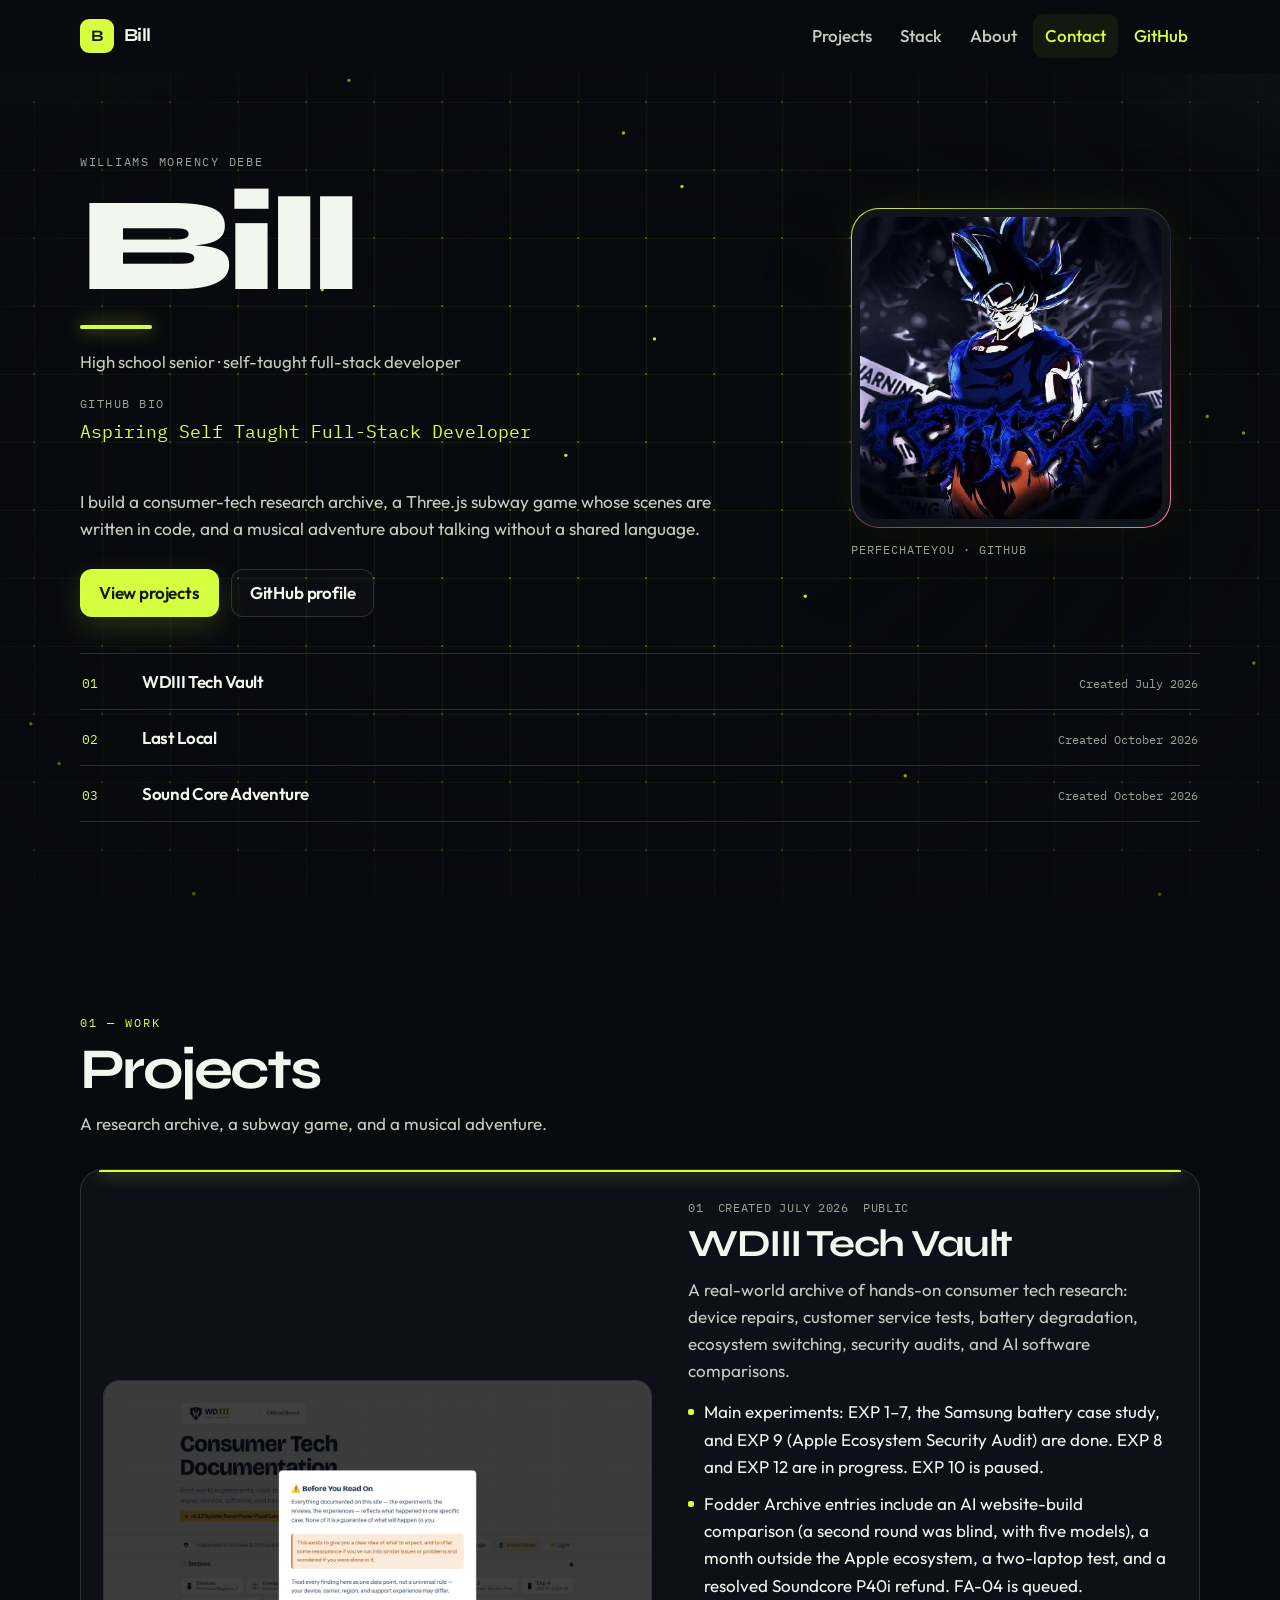
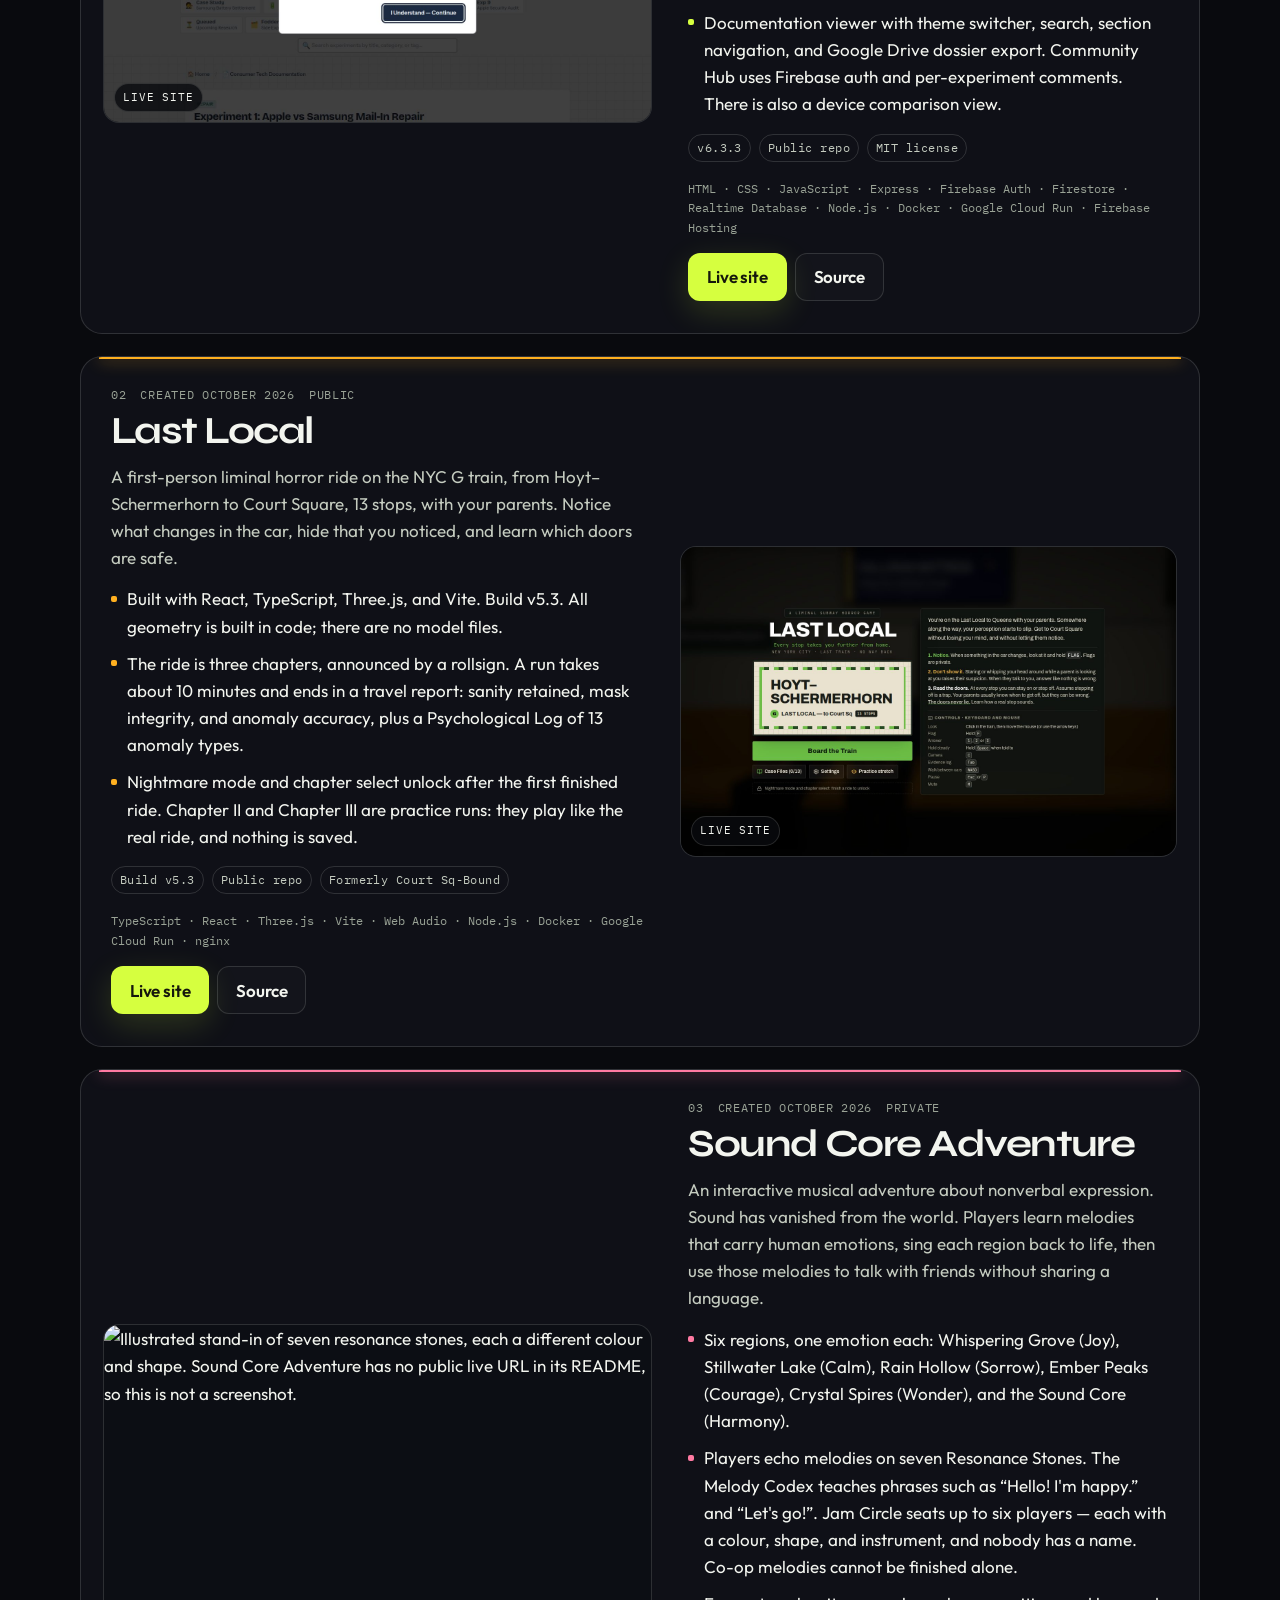
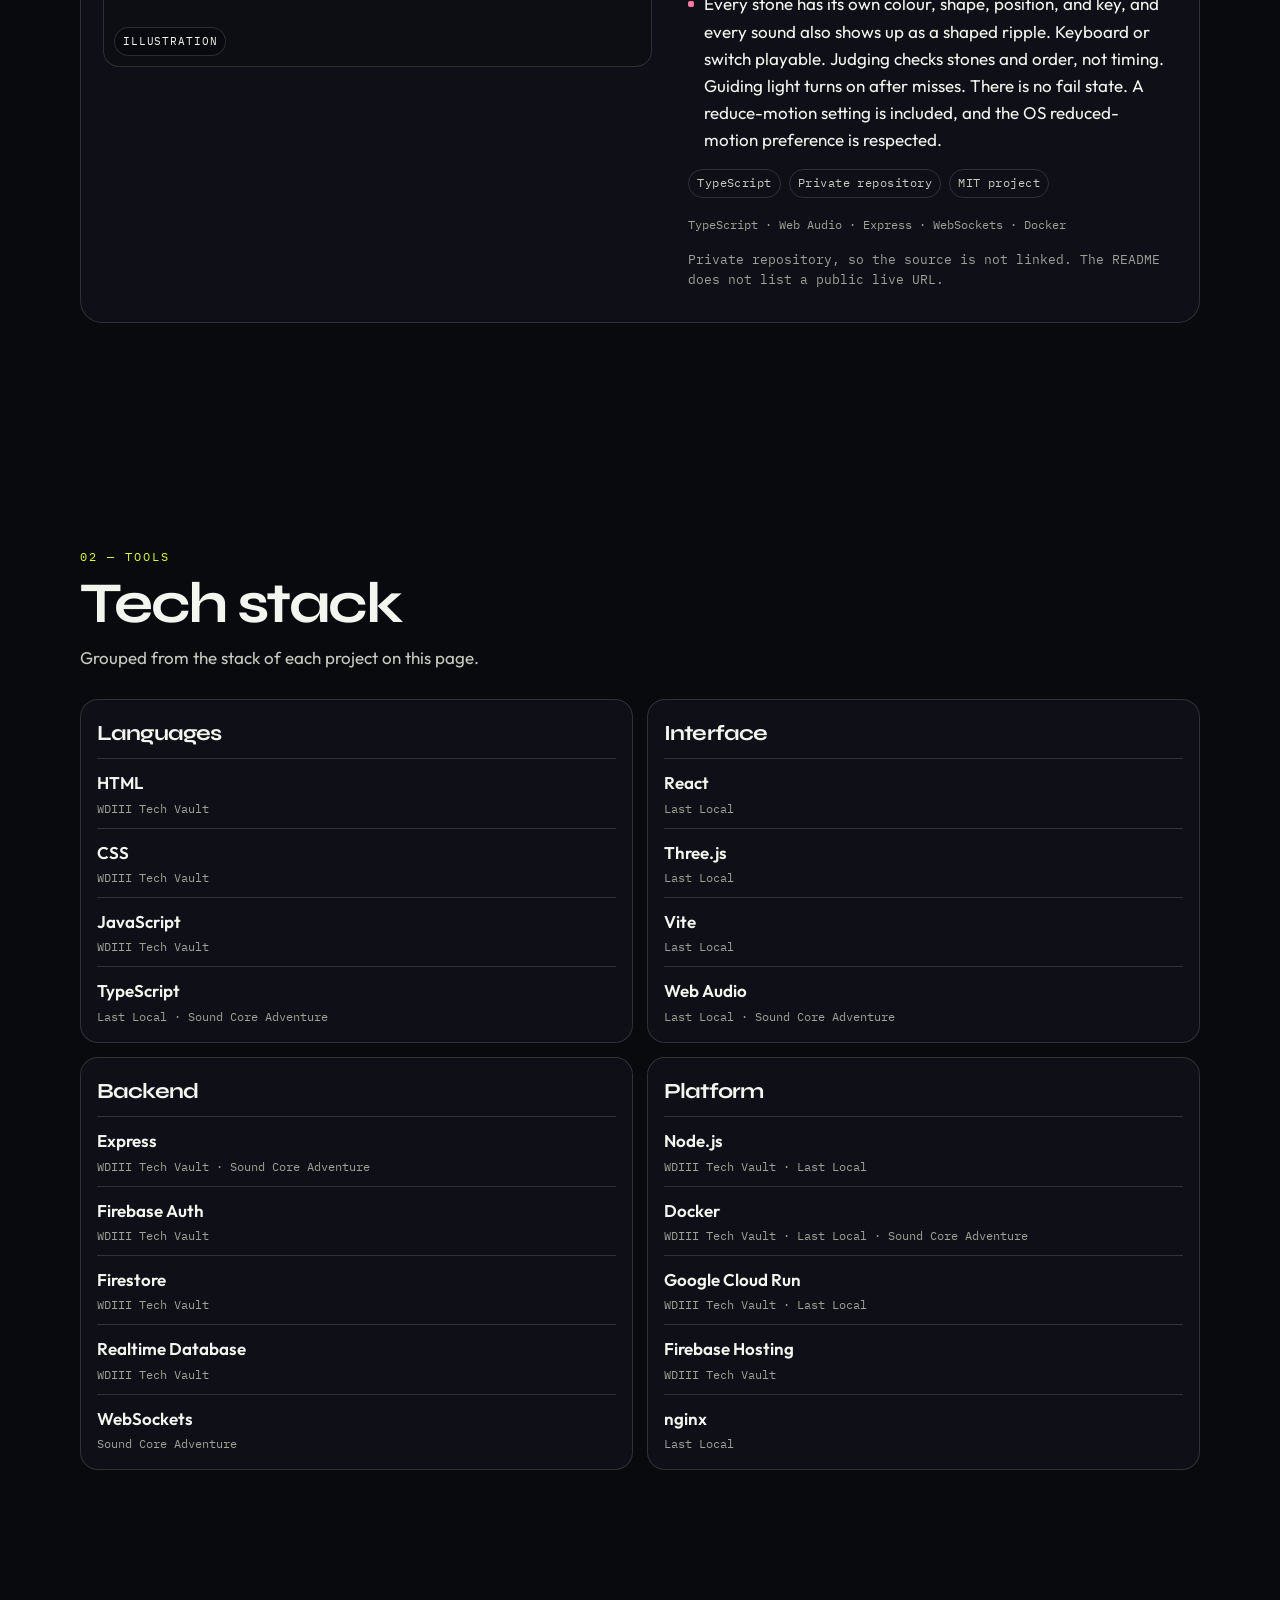
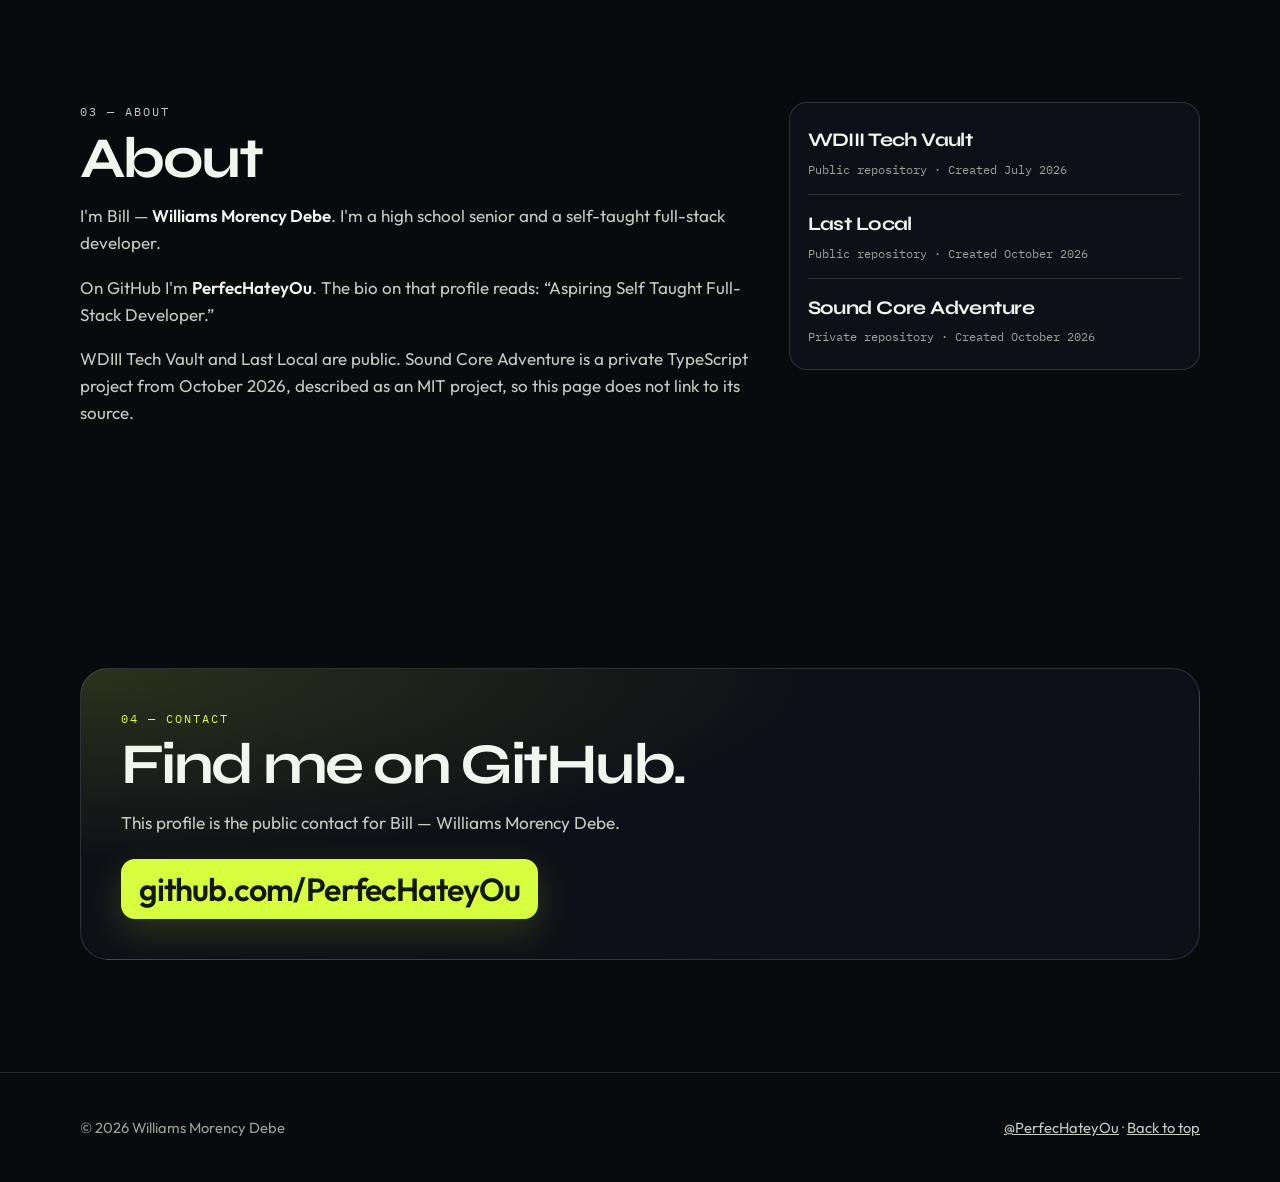
==== index.html @ 8d74fa1c "Add a static portfolio for GitHub Pages. Feature WDIII Tech Vault, Last Local, and Sound Core Advent" ====
<!DOCTYPE html>
<html lang="en">
<head>
  <meta charset="utf-8">
  <meta name="viewport" content="width=device-width, initial-scale=1">
  <title>Bill · Williams Morency Debe</title>
  <meta name="description" content="Portfolio of Bill (Williams Morency Debe), a high school senior and self-taught full-stack developer. Projects: WDIII Tech Vault, Last Local, and Sound Core Adventure.">
  <meta name="theme-color" content="#090a0e">
  <link rel="canonical" href="https://perfechateyou.github.io/">
  <meta property="og:type" content="website">
  <meta property="og:title" content="Bill · Williams Morency Debe">
  <meta property="og:description" content="Aspiring self-taught full-stack developer. High school senior. WDIII Tech Vault, Last Local, and Sound Core Adventure.">
  <meta property="og:url" content="https://perfechateyou.github.io/">
  <meta property="og:image" content="https://perfechateyou.github.io/assets/avatar.jpg">
  <meta name="twitter:card" content="summary">
  <meta name="twitter:title" content="Bill · Williams Morency Debe">
  <meta name="twitter:description" content="Aspiring self-taught full-stack developer. High school senior.">
  <meta name="twitter:image" content="https://perfechateyou.github.io/assets/avatar.jpg">
  <link rel="icon" href="assets/favicon.svg" type="image/svg+xml">
  <link rel="apple-touch-icon" href="assets/avatar.jpg">
  <link rel="preconnect" href="https://fonts.googleapis.com">
  <link rel="preconnect" href="https://fonts.gstatic.com" crossorigin>
  <link href="https://fonts.googleapis.com/css2?family=IBM+Plex+Mono:wght@400;500&family=Outfit:wght@400;500;600&family=Syne:wght@600;700;800&display=swap" rel="stylesheet">
  <link rel="stylesheet" href="css/styles.css">
  <link rel="preload" as="image" href="assets/avatar.jpg">
  <script type="application/ld+json">
  {
    "@context": "https://schema.org",
    "@type": "Person",
    "name": "Williams Morency Debe",
    "alternateName": ["Bill", "PerfecHateyOu"],
    "url": "https://perfechateyou.github.io/",
    "image": "https://perfechateyou.github.io/assets/avatar.jpg",
    "sameAs": ["https://github.com/PerfecHateyOu"],
    "description": "Aspiring Self Taught Full-Stack Developer. High school senior."
  }
  </script>
</head>
<body>
  <a class="skip" href="#main">Skip to content</a>
  <div class="bg" aria-hidden="true">
    <div class="bg-glow"></div>
    <canvas id="grid"></canvas>
  </div>

  <header class="site-header">
    <div class="header-inner">
      <a class="logo" href="#top">
        <span class="logo-mark" aria-hidden="true">B</span>
        <span class="logo-word">Bill</span>
      </a>
      <button class="nav-toggle" type="button" aria-expanded="false" aria-controls="site-nav">
        <span class="sr-only">Menu</span>
        <span class="burger" aria-hidden="true"></span>
      </button>
      <nav id="site-nav" aria-label="Primary">
        <a href="#projects">Projects</a>
        <a href="#stack">Stack</a>
        <a href="#about">About</a>
        <a href="#contact">Contact</a>
        <a class="nav-github" href="https://github.com/PerfecHateyOu" target="_blank" rel="noopener noreferrer">GitHub<span class="sr-only"> (opens in a new tab)</span></a>
      </nav>
    </div>
  </header>

  <main id="main">
    <section class="hero" id="top" aria-labelledby="hero-title">
      <div class="wrap hero-grid">
        <div class="hero-copy">
          <p class="kicker">Williams Morency Debe</p>
          <h1 id="hero-title">Bill</h1>
          <div class="accent-bar" aria-hidden="true"></div>
          <p class="full-name">High school senior · self-taught full-stack developer</p>
          <p class="bio-label">GitHub bio</p>
          <p class="bio">
            <span class="sr-only">Aspiring Self Taught Full-Stack Developer</span>
            <span id="bio-text" aria-hidden="true"></span><span class="caret" aria-hidden="true"></span>
          </p>
          <p class="lede">I build a consumer-tech research archive, a Three.js subway game whose scenes are written in code, and a musical adventure about talking without a shared language.</p>
          <div class="cta-row">
            <a class="btn btn-primary" href="#projects">View projects</a>
            <a class="btn btn-ghost" href="https://github.com/PerfecHateyOu" target="_blank" rel="noopener noreferrer">GitHub profile<span class="sr-only"> (opens in a new tab)</span></a>
          </div>
        </div>
        <figure class="portrait">
          <div class="portrait-frame">
            <img src="assets/avatar.jpg" width="460" height="460" alt="Portrait photo of Bill (Williams Morency Debe).">
          </div>
          <figcaption>PerfecHateyOu · GitHub</figcaption>
        </figure>
      </div>
      <div class="wrap">
        <nav class="toc" aria-label="Projects on this page">
          <ol id="project-index"></ol>
        </nav>
      </div>
    </section>

    <section class="section" id="projects" aria-labelledby="projects-title">
      <div class="wrap">
        <p class="section-kicker">01 — Work</p>
        <h2 id="projects-title">Projects</h2>
        <p class="section-lead">A research archive, a subway game, and a musical adventure.</p>
        <noscript>
          <p class="noscript-note">Project cards are rendered from <code>js/projects.js</code>. Enable JavaScript to see them, or open that file on GitHub.</p>
        </noscript>
        <div class="project-list" id="project-list"></div>
      </div>
    </section>

    <section class="section" id="stack" aria-labelledby="stack-title">
      <div class="wrap">
        <p class="section-kicker">02 — Tools</p>
        <h2 id="stack-title">Tech stack</h2>
        <p class="section-lead">Grouped from the stack of each project on this page.</p>
        <div class="stack-grid" id="stack-list"></div>
      </div>
    </section>

    <section class="section" id="about" aria-labelledby="about-title">
      <div class="wrap about-grid">
        <div class="about-copy">
          <p class="section-kicker">03 — About</p>
          <h2 id="about-title">About</h2>
          <p>I'm Bill — <strong>Williams Morency Debe</strong>. I'm a high school senior and a self-taught full-stack developer.</p>
          <p>On GitHub I'm <strong>PerfecHateyOu</strong>. The bio on that profile reads: “Aspiring Self Taught Full-Stack Developer.”</p>
          <p>WDIII Tech Vault and Last Local are public. Sound Core Adventure is a private TypeScript project from October 2026, described as an MIT project, so this page does not link to its source.</p>
        </div>
        <dl class="fact-list" id="about-facts"></dl>
      </div>
    </section>

    <section class="section" id="contact" aria-labelledby="contact-title">
      <div class="wrap">
        <div class="contact-panel">
          <p class="section-kicker">04 — Contact</p>
          <h2 id="contact-title">Find me on GitHub.</h2>
          <p class="lede">This profile is the public contact for Bill — Williams Morency Debe.</p>
          <a class="contact-link" href="https://github.com/PerfecHateyOu" target="_blank" rel="noopener noreferrer"><span>github.com/PerfecHateyOu</span><span class="sr-only"> (opens in a new tab)</span></a>
        </div>
      </div>
    </section>
  </main>

  <footer class="site-footer">
    <div class="wrap footer-inner">
      <p>© 2026 Williams Morency Debe</p>
      <p><a href="https://github.com/PerfecHateyOu" target="_blank" rel="noopener noreferrer">@PerfecHateyOu<span class="sr-only"> (opens in a new tab)</span></a> · <a href="#top">Back to top</a></p>
    </div>
  </footer>

  <script src="js/projects.js"></script>
  <script src="js/main.js"></script>
</body>
</html>
---- css/styles.css ----
:root {
  --bg: #090a0e;
  --bg-raised: rgba(16, 18, 26, 0.88);
  --ink: #f3f5ef;
  --muted: #c5ccc0;
  --dim: #9aa396;
  --line: rgba(243, 245, 239, 0.14);
  --lime: #d6ff3f;
  --lime-ink: #15170c;
  --blue: #9dc2ff;
  --pink: #ff7aa2;
  --amber: #ffb020;
  --display: "Syne", "Avenir Next", "Trebuchet MS", sans-serif;
  --body: "Outfit", "Avenir Next", "Segoe UI", sans-serif;
  --mono: "IBM Plex Mono", ui-monospace, "Cascadia Mono", monospace;
  --header: 72px;
  --wrap: 1120px;
  --radius: 22px;
  color-scheme: dark;
}

*,
*::before,
*::after {
  box-sizing: border-box;
}

html {
  scroll-behavior: smooth;
  scrollbar-color: #3a4328 var(--bg);
}

html,
body {
  overflow-x: clip;
}

body {
  margin: 0;
  min-height: 100vh;
  background: var(--bg);
  color: var(--ink);
  font-family: var(--body);
  font-size: 1.0625rem;
  line-height: 1.6;
  text-rendering: optimizeLegibility;
}

img {
  max-width: 100%;
  height: auto;
}

a {
  color: inherit;
}

:focus-visible {
  outline: 2px solid var(--lime);
  outline-offset: 3px;
}

::selection {
  background: var(--lime);
  color: var(--lime-ink);
}

.skip {
  position: absolute;
  left: 16px;
  top: -48px;
  z-index: 80;
  background: var(--lime);
  color: var(--lime-ink);
  padding: 10px 14px;
  border-radius: 10px;
  font-weight: 600;
  text-decoration: none;
}

.skip:focus {
  top: 12px;
}

.sr-only {
  position: absolute;
  width: 1px;
  height: 1px;
  padding: 0;
  margin: -1px;
  overflow: hidden;
  clip: rect(0, 0, 0, 0);
  white-space: nowrap;
  border: 0;
}

.bg {
  position: fixed;
  inset: 0;
  z-index: 0;
  pointer-events: none;
  overflow: hidden;
}

.bg-glow {
  position: absolute;
  inset: -12%;
  background:
    radial-gradient(ellipse 42% 36% at 10% 0%, rgba(214, 255, 63, 0.16), transparent 62%),
    radial-gradient(ellipse 34% 32% at 96% 8%, rgba(126, 182, 255, 0.18), transparent 64%),
    radial-gradient(ellipse 46% 32% at 72% 108%, rgba(255, 122, 162, 0.12), transparent 62%);
  animation: drift 32s ease-in-out infinite alternate;
}

#grid {
  position: absolute;
  inset: 0;
  width: 100%;
  height: 100%;
}

.bg::after {
  content: "";
  position: absolute;
  inset: 0;
  background: radial-gradient(ellipse at center, transparent 30%, rgba(9, 10, 14, 0.78) 100%);
}

@keyframes drift {
  from { transform: translate3d(0, 0, 0) scale(1); }
  to { transform: translate3d(-1.5%, -2%, 0) scale(1.06); }
}

.site-header,
main,
.site-footer {
  position: relative;
  z-index: 1;
}

.wrap {
  width: min(var(--wrap), calc(100% - 40px));
  margin-inline: auto;
}

.site-header {
  position: sticky;
  top: 0;
  z-index: 30;
  padding-top: env(safe-area-inset-top);
  background: rgba(9, 10, 14, 0.72);
  backdrop-filter: blur(16px);
  border-bottom: 1px solid transparent;
}

.site-header.is-scrolled {
  border-bottom-color: var(--line);
}

.header-inner {
  width: min(var(--wrap), calc(100% - 40px));
  margin-inline: auto;
  min-height: var(--header);
  display: flex;
  align-items: center;
  justify-content: space-between;
  gap: 16px;
  position: relative;
}

.logo {
  display: inline-flex;
  align-items: center;
  gap: 10px;
  text-decoration: none;
  font-family: var(--display);
  font-weight: 700;
  letter-spacing: -0.03em;
  font-size: 1.15rem;
}

.logo-mark {
  width: 34px;
  height: 34px;
  display: grid;
  place-items: center;
  border-radius: 9px;
  background: var(--lime);
  color: var(--lime-ink);
  font-size: 1rem;
}

.nav-toggle {
  width: 44px;
  height: 44px;
  border: 1px solid var(--line);
  border-radius: 12px;
  background: transparent;
  color: var(--ink);
  display: inline-flex;
  flex-direction: column;
  justify-content: center;
  align-items: center;
  gap: 5px;
  cursor: pointer;
}

.burger,
.burger::before,
.burger::after {
  display: block;
  width: 16px;
  height: 2px;
  background: currentColor;
  border-radius: 2px;
  position: relative;
}

.burger::before,
.burger::after {
  content: "";
  position: absolute;
  left: 0;
}

.burger::before { top: -6px; }
.burger::after { top: 6px; }

#site-nav {
  display: none;
  position: absolute;
  left: 0;
  right: 0;
  top: 100%;
  padding: 8px 20px 18px;
  background: rgba(9, 10, 14, 0.96);
  border-bottom: 1px solid var(--line);
  flex-direction: column;
  gap: 4px;
}

#site-nav.is-open {
  display: flex;
  left: calc(50% - 50dvw);
  width: 100dvw;
  padding-inline: max(16px, calc((100dvw - var(--wrap)) / 2));
}

#site-nav a {
  text-decoration: none;
  color: var(--muted);
  font-weight: 500;
  padding: 12px 8px;
  border-radius: 10px;
  min-height: 44px;
  display: flex;
  align-items: center;
}

#site-nav a:hover,
#site-nav a[aria-current="true"] {
  color: var(--ink);
  background: rgba(214, 255, 63, 0.06);
}

#site-nav a[aria-current="true"] {
  color: var(--lime);
}

.nav-github {
  color: var(--lime) !important;
}

.hero {
  padding: 28px 0 20px;
}

.hero-grid {
  display: grid;
  gap: 32px;
  align-items: center;
}

.kicker {
  margin: 0 0 12px;
  font-family: var(--mono);
  font-size: 0.78rem;
  letter-spacing: 0.14em;
  text-transform: uppercase;
  color: var(--dim);
}

h1,
h2,
.contact-link {
  font-family: var(--display);
  letter-spacing: -0.045em;
  line-height: 0.92;
  font-weight: 800;
}

h1 {
  margin: 0;
  font-size: clamp(4.6rem, 12vw, 8.4rem);
}

.accent-bar {
  width: 72px;
  height: 4px;
  margin: 18px 0 20px;
  border-radius: 99px;
  background: var(--lime);
  box-shadow: 0 0 18px rgba(214, 255, 63, 0.65);
}

.full-name {
  margin: 0 0 18px;
  color: var(--muted);
  font-size: 1.05rem;
}

.bio-label {
  margin: 0;
  font-family: var(--mono);
  font-size: 0.75rem;
  letter-spacing: 0.12em;
  text-transform: uppercase;
  color: var(--dim);
}

.bio {
  margin: 6px 0 0;
  min-height: 2.8em;
  font-family: var(--mono);
  font-size: clamp(0.95rem, 2.4vw, 1.12rem);
  line-height: 1.45;
  color: var(--lime);
}

.caret {
  display: inline-block;
  width: 0.62ch;
  height: 0.95em;
  margin-left: 3px;
  transform: translateY(2px);
  background: var(--lime);
  animation: blink 1.05s steps(1) infinite;
}

@keyframes blink {
  50% { opacity: 0; }
}

.lede {
  margin: 18px 0 0;
  max-width: 42rem;
  color: var(--muted);
  font-size: 1.08rem;
}

.cta-row {
  display: flex;
  flex-wrap: wrap;
  gap: 12px;
  margin-top: 26px;
}

.btn {
  display: inline-flex;
  align-items: center;
  justify-content: center;
  min-height: 48px;
  padding: 0 18px;
  border-radius: 12px;
  border: 1px solid transparent;
  text-decoration: none;
  font-weight: 600;
  letter-spacing: -0.01em;
}

.btn-primary {
  background: var(--lime);
  color: var(--lime-ink);
  box-shadow: 0 10px 32px rgba(214, 255, 63, 0.16);
}

.btn-ghost {
  border-color: var(--line);
  color: var(--ink);
  background: rgba(255, 255, 255, 0.02);
}

@media (hover: hover) {
  .btn-primary:hover {
    box-shadow: 0 0 0 1px rgba(214, 255, 63, 0.4), 0 0 32px rgba(214, 255, 63, 0.35);
  }

  .btn-ghost:hover {
    border-color: rgba(214, 255, 63, 0.55);
    color: var(--lime);
  }
}

.portrait {
  margin: 0;
}

.portrait-frame {
  width: min(100%, 320px);
  padding: 8px;
  border-radius: 28px;
  background:
    linear-gradient(#12141c, #12141c) padding-box,
    linear-gradient(150deg, var(--lime), rgba(157, 194, 255, 0.15) 42%, var(--pink)) border-box;
  border: 1px solid transparent;
  box-shadow: 0 24px 80px rgba(0, 0, 0, 0.35), 0 0 40px rgba(214, 255, 63, 0.08);
}

.portrait-frame img {
  display: block;
  width: 100%;
  aspect-ratio: 1;
  object-fit: cover;
  border-radius: 20px;
}

.portrait figcaption {
  margin-top: 12px;
  font-family: var(--mono);
  font-size: 0.78rem;
  letter-spacing: 0.08em;
  text-transform: uppercase;
  color: var(--dim);
}

.toc {
  margin-top: 36px;
}

.toc ol {
  list-style: none;
  margin: 0;
  padding: 0;
  border-top: 1px solid var(--line);
}

.toc a {
  display: grid;
  grid-template-columns: 2.6rem 1fr;
  gap: 4px 12px;
  align-items: baseline;
  padding: 14px 2px;
  border-bottom: 1px solid var(--line);
  text-decoration: none;
  color: var(--ink);
}

.toc-no,
.toc-date,
.section-kicker,
.meta-row,
.media-badge,
.tech-used,
.tag,
.private-note {
  font-family: var(--mono);
}

.toc-no {
  color: var(--lime);
  font-size: 0.82rem;
}

.toc-title {
  font-weight: 600;
  letter-spacing: -0.02em;
}

.toc-date {
  grid-column: 2;
  color: var(--dim);
  font-size: 0.78rem;
}

.section {
  padding: clamp(64px, 9vw, 112px) 0;
  scroll-margin-top: calc(var(--header) + 12px);
}

.section-kicker {
  margin: 0 0 10px;
  color: var(--lime);
  font-size: 0.78rem;
  letter-spacing: 0.16em;
  text-transform: uppercase;
}

h2 {
  margin: 0;
  font-size: clamp(2.2rem, 5vw, 3.6rem);
  font-weight: 700;
}

.section-lead {
  margin: 14px 0 0;
  max-width: 38rem;
  color: var(--muted);
}

.project-list {
  display: grid;
  gap: 22px;
  margin-top: 32px;
}

.project {
  --accent: var(--lime);
  display: grid;
  gap: 18px;
  padding: 14px;
  border-radius: var(--radius);
  border: 1px solid var(--line);
  background: var(--bg-raised);
  position: relative;
  overflow: hidden;
}

.project[data-accent="amber"] { --accent: var(--amber); }
.project[data-accent="pink"] { --accent: var(--pink); }
.project[data-accent="blue"] { --accent: var(--blue); }

.project::before {
  content: "";
  position: absolute;
  left: 18px;
  right: 18px;
  top: 0;
  height: 2px;
  background: var(--accent);
  box-shadow: 0 0 16px var(--accent);
}

.project-media {
  position: relative;
  border-radius: 16px;
  overflow: hidden;
  aspect-ratio: 16 / 10;
  background: #0c0e14;
  border: 1px solid var(--line);
}

.project-media img {
  width: 100%;
  height: 100%;
  object-fit: cover;
  object-position: var(--img-pos, center);
  display: block;
}

.media-fallback {
  height: 100%;
  display: grid;
  place-items: center;
  align-content: center;
  gap: 8px;
  padding: 20px;
  text-align: center;
  background:
    linear-gradient(160deg, rgba(214, 255, 63, 0.08), transparent 50%),
    repeating-linear-gradient(90deg, rgba(243, 245, 239, 0.04) 0 1px, transparent 1px 28px),
    repeating-linear-gradient(0deg, rgba(243, 245, 239, 0.04) 0 1px, transparent 1px 28px);
}

.media-fallback strong {
  font-family: var(--display);
  font-size: 1.6rem;
  letter-spacing: -0.04em;
}

.media-fallback span {
  color: var(--dim);
  font-family: var(--mono);
  font-size: 0.75rem;
  letter-spacing: 0.12em;
  text-transform: uppercase;
}

.media-badge {
  position: absolute;
  left: 10px;
  bottom: 10px;
  padding: 5px 8px;
  border-radius: 999px;
  background: rgba(9, 10, 14, 0.8);
  border: 1px solid var(--line);
  color: var(--ink);
  font-size: 0.68rem;
  letter-spacing: 0.08em;
  text-transform: uppercase;
}

.project-body {
  padding: 6px 8px 10px;
}

.meta-row {
  display: flex;
  flex-wrap: wrap;
  gap: 8px 14px;
  margin: 0 0 8px;
  color: var(--dim);
  font-size: 0.75rem;
  letter-spacing: 0.06em;
  text-transform: uppercase;
}

.project h3 {
  margin: 0;
  font-family: var(--display);
  font-size: clamp(1.8rem, 3vw, 2.4rem);
  letter-spacing: -0.04em;
  line-height: 1;
}

.project .blurb {
  margin: 12px 0 0;
  color: var(--muted);
}

.points {
  margin: 14px 0 0;
  padding: 0;
  list-style: none;
  display: grid;
  gap: 10px;
}

.points li {
  position: relative;
  padding-left: 16px;
  color: var(--ink);
}

.points li::before {
  content: "";
  width: 6px;
  height: 6px;
  border-radius: 2px;
  background: var(--accent);
  position: absolute;
  left: 0;
  top: 0.62em;
}

.tag-row,
.actions {
  display: flex;
  flex-wrap: wrap;
  gap: 8px;
  margin-top: 16px;
}

.tag-row {
  list-style: none;
  padding: 0;
}

.stack-line {
  margin: 14px 0 0;
  color: var(--dim);
  font-family: var(--mono);
  font-size: 0.78rem;
  line-height: 1.55;
}

.tag {
  padding: 4px 8px;
  border-radius: 999px;
  border: 1px solid var(--line);
  color: var(--muted);
  font-size: 0.72rem;
  letter-spacing: 0.04em;
}

.private-note {
  margin: 16px 0 0;
  color: var(--dim);
  font-size: 0.82rem;
  line-height: 1.5;
}

.stack-grid {
  margin-top: 28px;
  display: grid;
  gap: 14px;
}

.stack-group {
  border: 1px solid var(--line);
  border-radius: 18px;
  background: var(--bg-raised);
  padding: 16px 16px 6px;
}

.stack-group h3 {
  margin: 0 0 8px;
  font-family: var(--display);
  font-size: 1.35rem;
  letter-spacing: -0.04em;
}

.stack-group ul {
  list-style: none;
  margin: 0;
  padding: 0;
}

.stack-group li {
  display: flex;
  flex-direction: column;
  gap: 2px;
  padding: 10px 0;
  border-top: 1px solid var(--line);
}

.tech-name {
  font-weight: 600;
}

.tech-used {
  color: var(--dim);
  font-size: 0.75rem;
}

.about-grid {
  display: grid;
  gap: 22px;
  margin-top: 8px;
}

.about-copy p {
  color: var(--muted);
  max-width: 42rem;
}

.about-copy p strong {
  color: var(--ink);
  font-weight: 600;
}

.fact-list {
  margin: 0;
  padding: 8px 18px;
  border-radius: 18px;
  border: 1px solid var(--line);
  background: var(--bg-raised);
}

.fact-list div {
  padding: 14px 0;
  border-top: 1px solid var(--line);
}

.fact-list div:first-child {
  border-top: 0;
}

.fact-list dt {
  font-family: var(--display);
  font-weight: 700;
  letter-spacing: -0.03em;
  font-size: 1.2rem;
}

.fact-list dt a {
  text-decoration: none;
}

.fact-list dt a:hover {
  color: var(--lime);
}

.fact-list dd {
  margin: 4px 0 0;
  color: var(--dim);
  font-family: var(--mono);
  font-size: 0.78rem;
}

.contact-panel {
  padding: clamp(22px, 4vw, 40px);
  border-radius: 28px;
  border: 1px solid var(--line);
  background:
    radial-gradient(ellipse at 0% 0%, rgba(214, 255, 63, 0.14), transparent 46%),
    var(--bg-raised);
}

.contact-link {
  display: inline-flex;
  margin-top: 22px;
  font-size: clamp(1.4rem, 3vw, 2rem);
  text-decoration: none;
  color: var(--lime-ink);
  background: var(--lime);
  padding: 14px 18px;
  border-radius: 14px;
  line-height: 1;
  box-shadow: 0 12px 36px rgba(214, 255, 63, 0.16);
}

.contact-link span {
  font-family: var(--body);
  font-weight: 600;
  letter-spacing: -0.03em;
}

.site-footer {
  border-top: 1px solid var(--line);
  padding: 28px 0 calc(28px + env(safe-area-inset-bottom));
  color: var(--dim);
  font-size: 0.92rem;
}

.footer-inner {
  display: flex;
  flex-wrap: wrap;
  gap: 8px 18px;
  justify-content: space-between;
  align-items: center;
}

.site-footer a {
  color: var(--muted);
}

.noscript-note {
  margin-top: 18px;
  padding: 14px 16px;
  border: 1px solid var(--line);
  border-radius: 12px;
  color: var(--muted);
}

.page-404 {
  min-height: 100vh;
  display: grid;
  align-content: center;
  padding: 48px 0;
}

.reveal {
  opacity: 0;
  transform: translateY(22px);
  transition: opacity 0.7s ease, transform 0.7s ease;
}

.reveal.is-in {
  opacity: 1;
  transform: none;
}

@media (min-width: 720px) {
  .toc a {
    grid-template-columns: 3rem 1fr auto;
    gap: 12px;
  }

  .toc-date {
    grid-column: auto;
  }

  .project {
    padding: 18px;
  }

  .stack-grid {
    grid-template-columns: 1fr 1fr;
  }
}

@media (min-width: 900px) {
  .nav-toggle {
    display: none;
  }

  #site-nav,
  #site-nav.is-open {
    display: flex;
    position: static;
    flex-direction: row;
    align-items: center;
    gap: 4px;
    width: auto;
    left: auto;
    padding: 0;
    background: transparent;
    border: 0;
  }

  #site-nav a {
    min-height: 40px;
    padding: 8px 12px;
  }

  .hero {
    min-height: calc(100dvh - var(--header));
    display: flex;
    flex-direction: column;
    justify-content: center;
    padding-bottom: 28px;
  }

  .hero-grid {
    grid-template-columns: minmax(0, 1.45fr) minmax(240px, 0.7fr);
    gap: 48px;
  }

  .portrait {
    justify-self: end;
  }

  .project {
    grid-template-columns: 1.05fr 0.95fr;
    gap: 28px;
    align-items: center;
    padding: 22px;
  }

  .project:nth-child(even) .project-media {
    order: 2;
  }

  .about-grid {
    grid-template-columns: 1.3fr 0.8fr;
    gap: 40px;
    align-items: start;
  }
}

@media (hover: hover) and (prefers-reduced-motion: no-preference) {
  .project-media img {
    transition: transform 0.6s ease;
  }

  .project:hover .project-media img,
  .project:focus-within .project-media img {
    transform: scale(1.04);
  }

  .toc a {
    transition: color 0.2s ease;
  }

  .toc a:hover .toc-title {
    color: var(--lime);
  }

  .contact-link {
    transition: box-shadow 0.2s ease;
  }

  .contact-link:hover {
    box-shadow: 0 0 32px rgba(214, 255, 63, 0.4);
  }
}

@media (max-width: 600px) {
  .wrap,
  .header-inner {
    width: min(var(--wrap), calc(100% - 32px));
  }

  .project-body {
    padding-inline: 4px;
  }
}

@media (prefers-reduced-motion: reduce) {
  html {
    scroll-behavior: auto;
  }

  *,
  *::before,
  *::after {
    animation-duration: 0.01ms !important;
    animation-iteration-count: 1 !important;
    transition-duration: 0.01ms !important;
  }

  .reveal {
    opacity: 1;
    transform: none;
  }

  .caret {
    display: none;
  }
}

@media (prefers-contrast: more) {
  :root {
    --line: rgba(243, 245, 239, 0.45);
    --muted: #e4eadf;
    --dim: #c9d2c3;
  }
}

@media print {
  .bg,
  .nav-toggle,
  .site-header {
    display: none;
  }

  body {
    background: #fff;
    color: #111;
  }

  a {
    text-decoration: underline;
  }
}
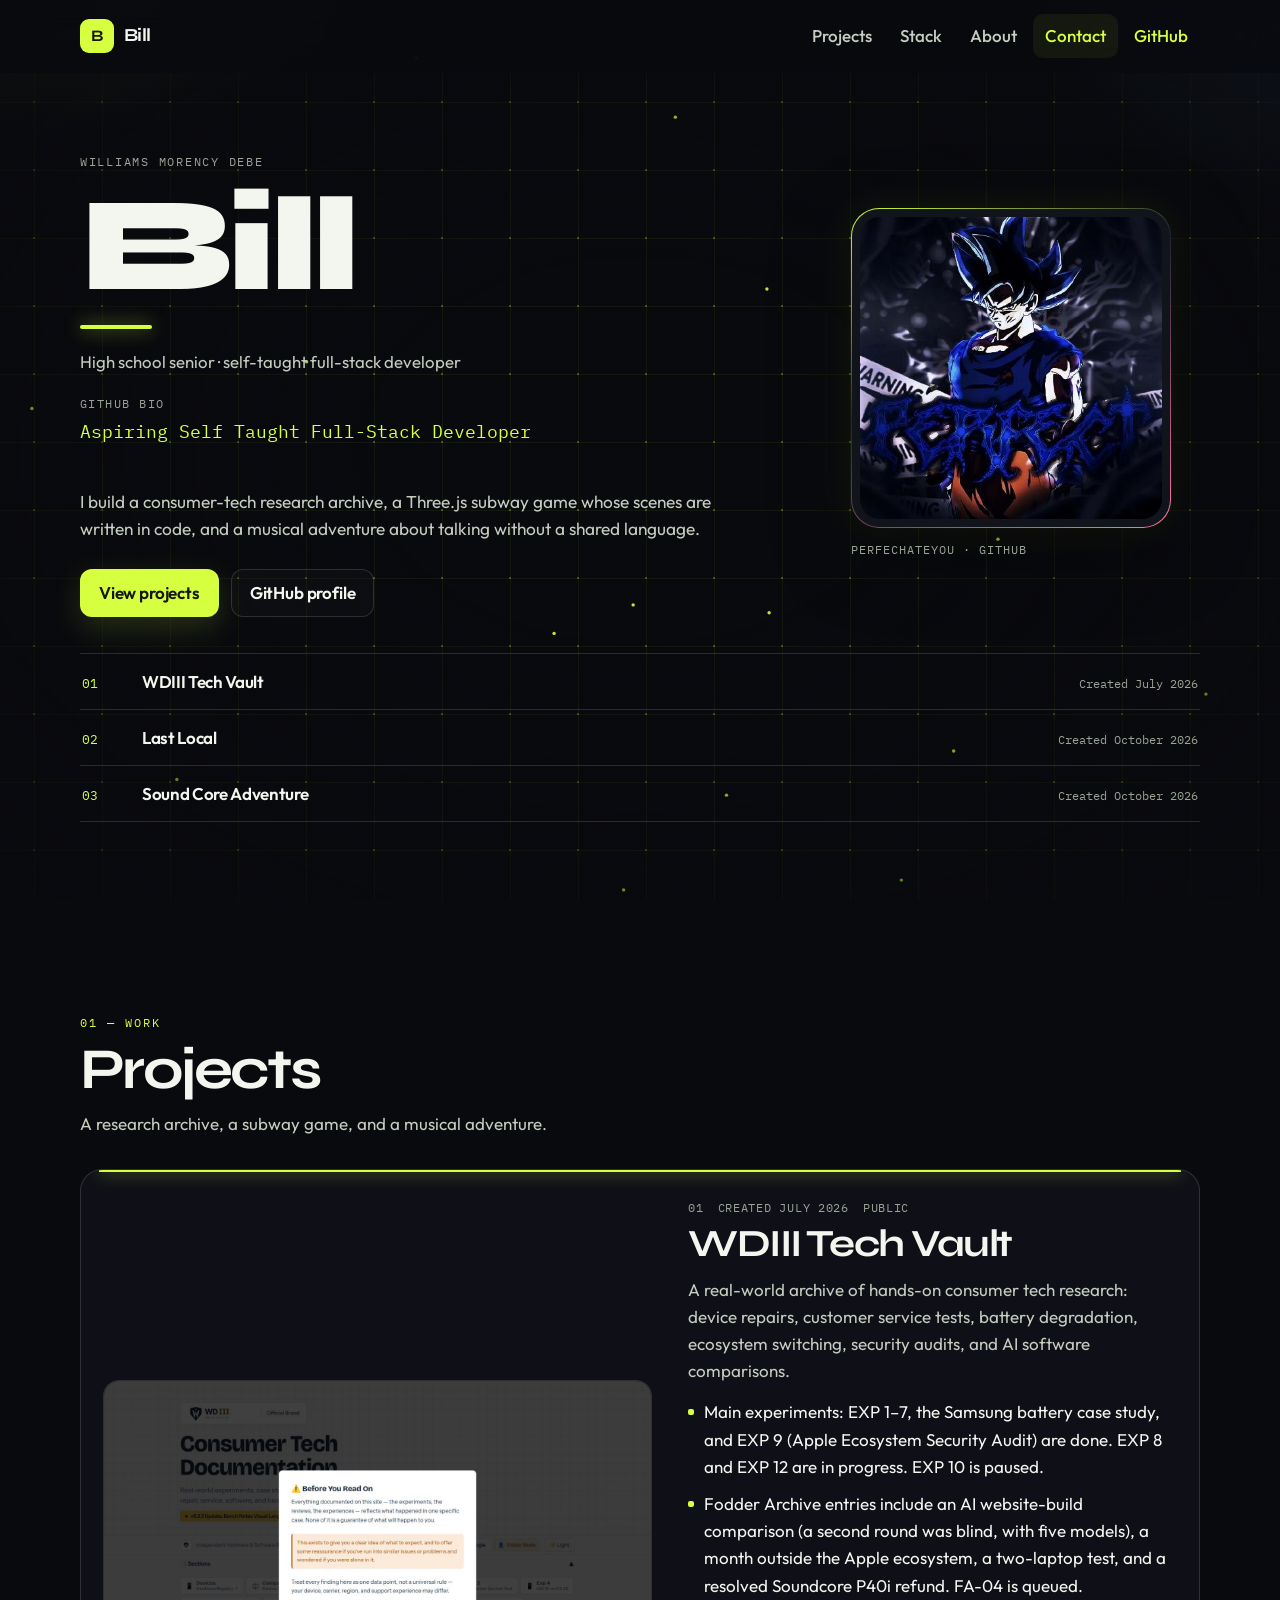
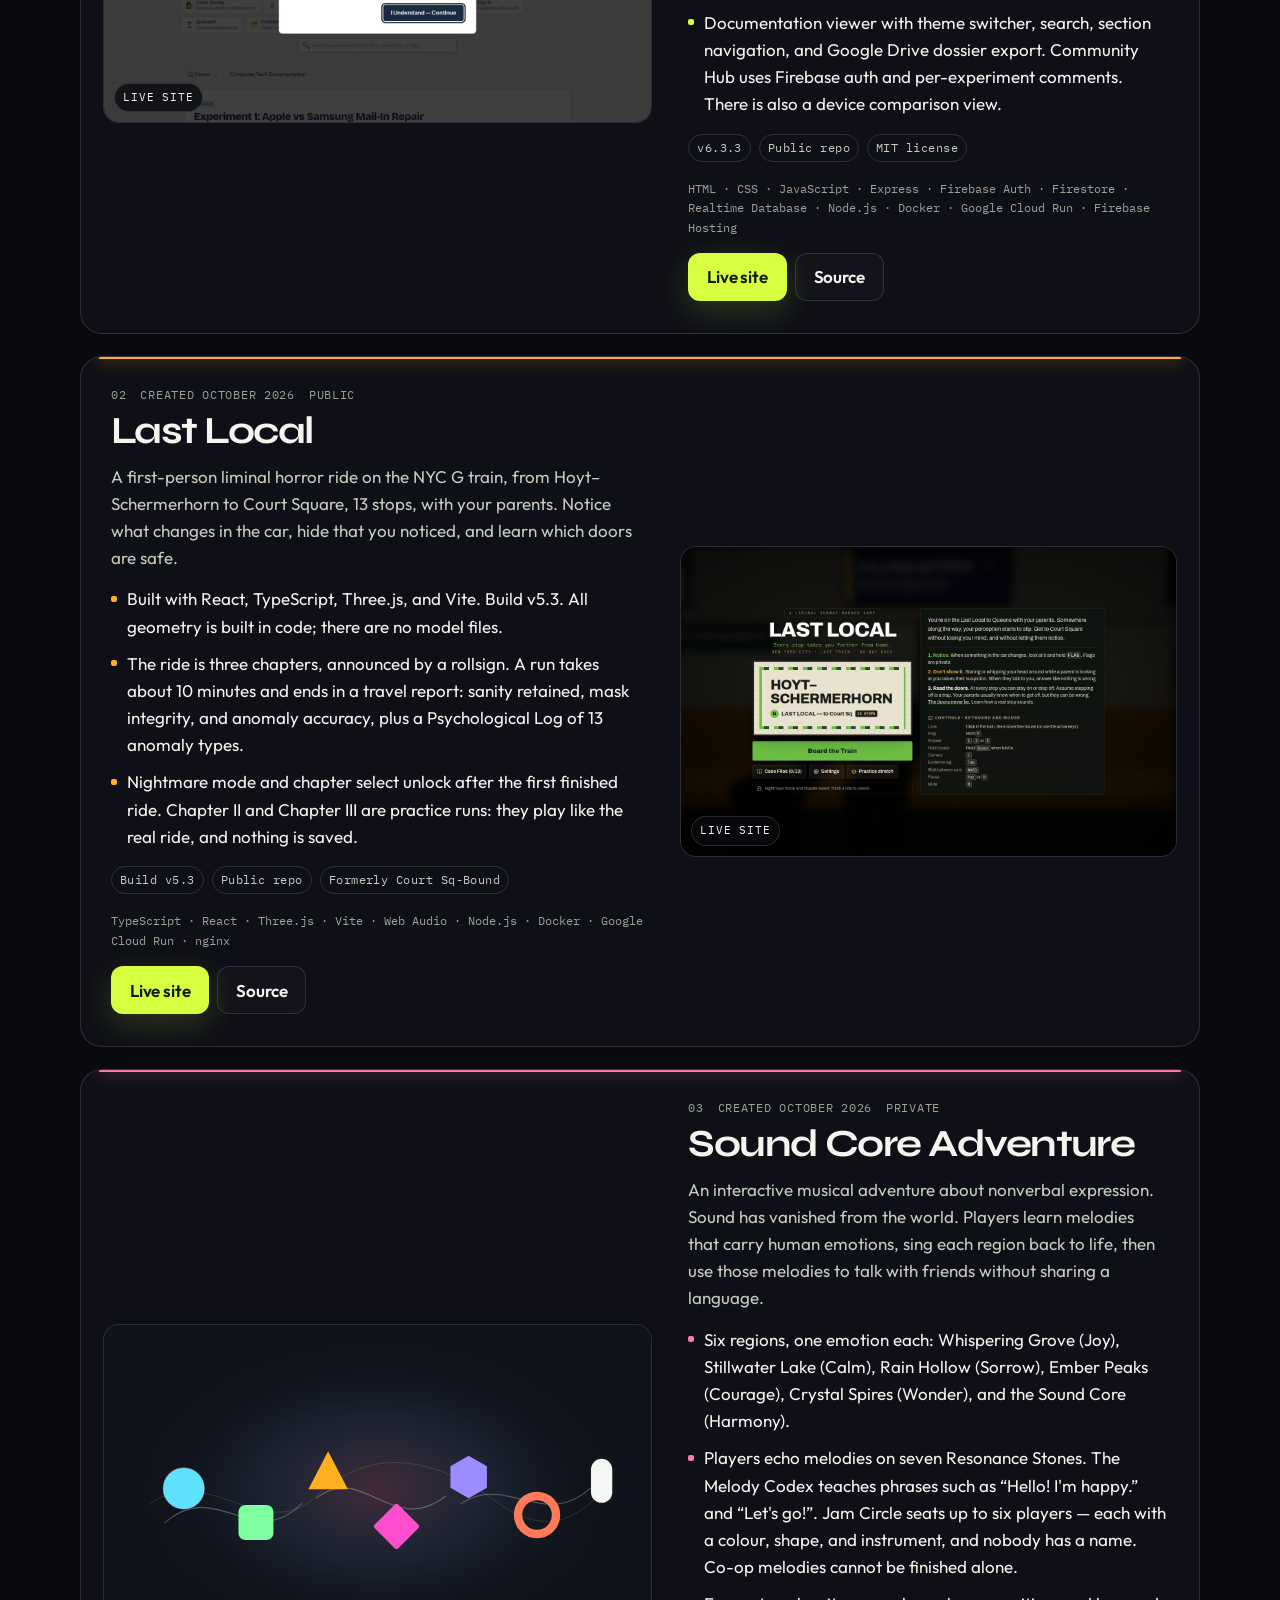
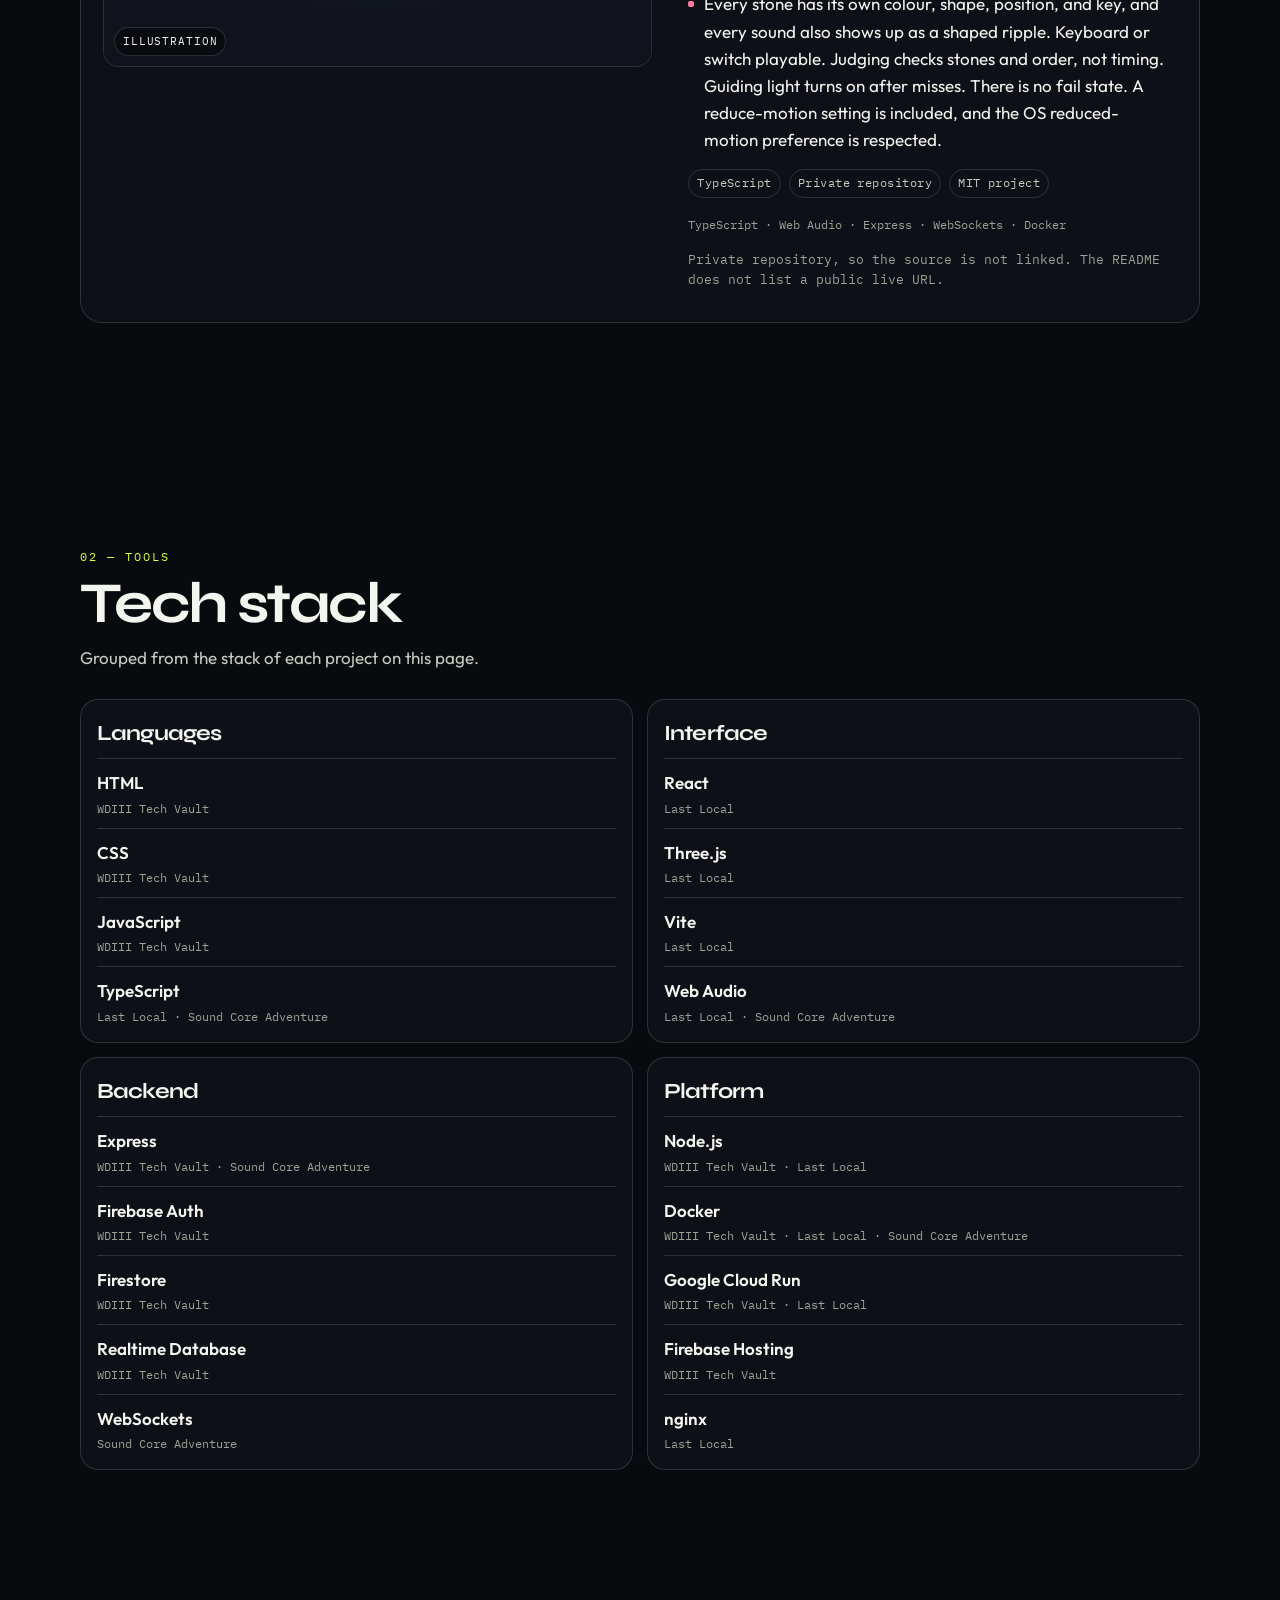
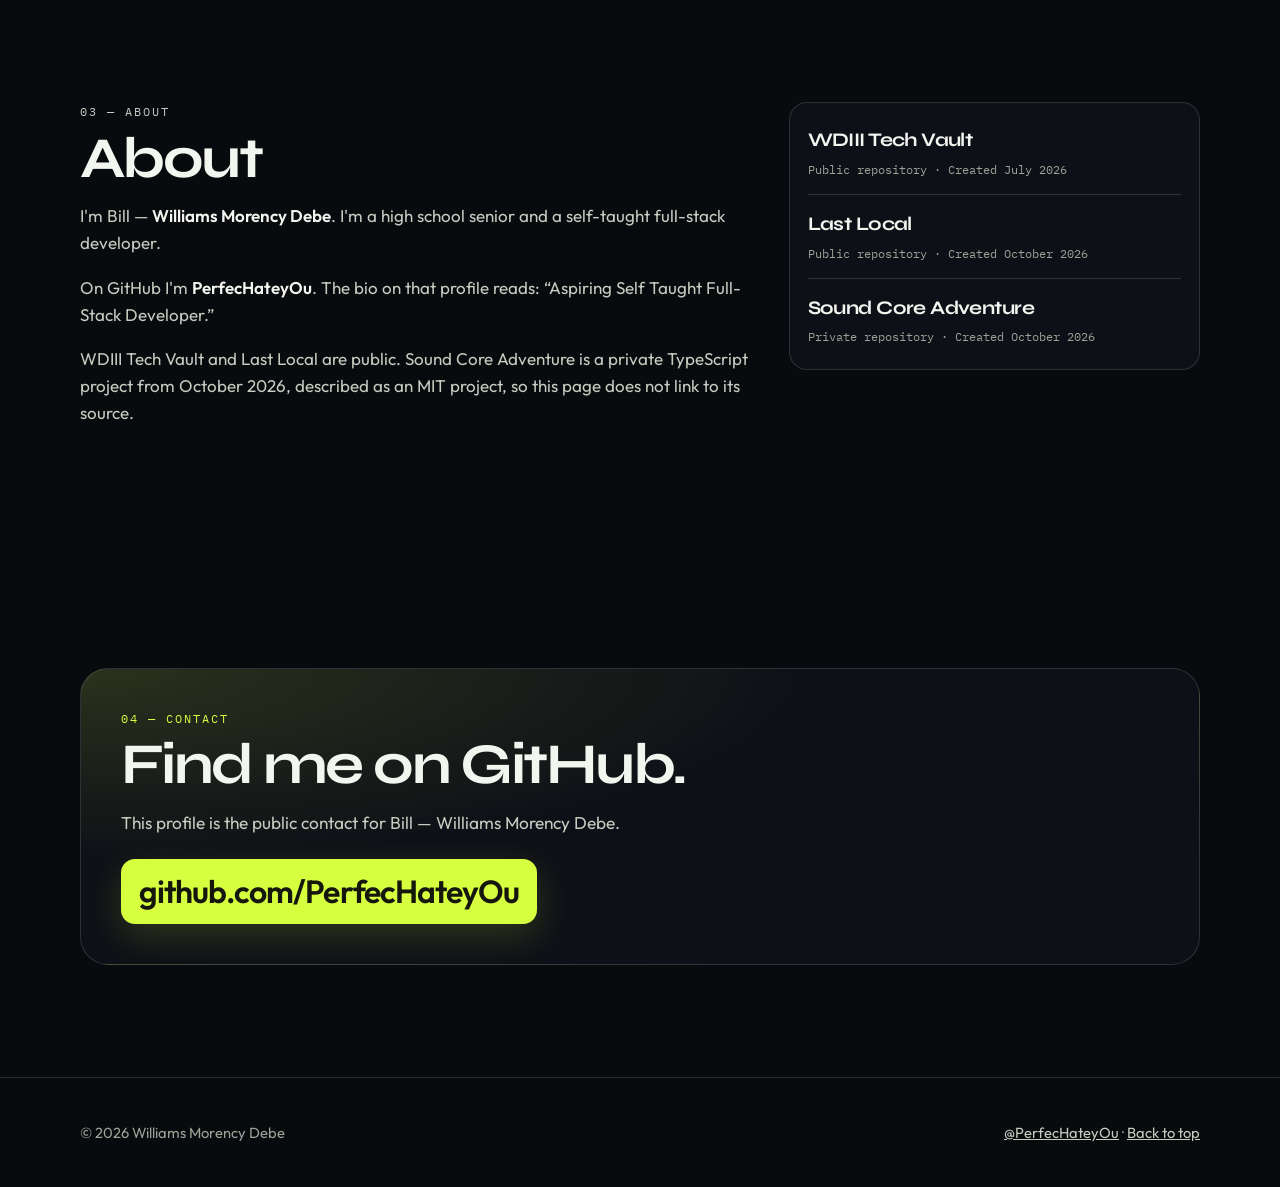
==== commit 6bcd7311: "Keep the contact link and project art inside the viewport. Let the GitHub URL break after the slash " ====
--- a/index.html
+++ b/index.html
@@ -136,7 +136,7 @@
           <p class="section-kicker">04 — Contact</p>
           <h2 id="contact-title">Find me on GitHub.</h2>
           <p class="lede">This profile is the public contact for Bill — Williams Morency Debe.</p>
-          <a class="contact-link" href="https://github.com/PerfecHateyOu" target="_blank" rel="noopener noreferrer"><span>github.com/PerfecHateyOu</span><span class="sr-only"> (opens in a new tab)</span></a>
+          <a class="contact-link" href="https://github.com/PerfecHateyOu" target="_blank" rel="noopener noreferrer"><span>github.com/<wbr>PerfecHateyOu</span><span class="sr-only"> (opens in a new tab)</span></a>
         </div>
       </div>
     </section>
--- a/css/styles.css
+++ b/css/styles.css
@@ -798,14 +798,16 @@
 
 .contact-link {
   display: inline-flex;
+  max-width: 100%;
+  min-width: 0;
   margin-top: 22px;
-  font-size: clamp(1.4rem, 3vw, 2rem);
+  font-size: clamp(1.05rem, 4.5vw, 2rem);
   text-decoration: none;
   color: var(--lime-ink);
   background: var(--lime);
   padding: 14px 18px;
   border-radius: 14px;
-  line-height: 1;
+  line-height: 1.15;
   box-shadow: 0 12px 36px rgba(214, 255, 63, 0.16);
 }
 
@@ -813,6 +815,7 @@
   font-family: var(--body);
   font-weight: 600;
   letter-spacing: -0.03em;
+  min-width: 0;
 }
 
 .site-footer {
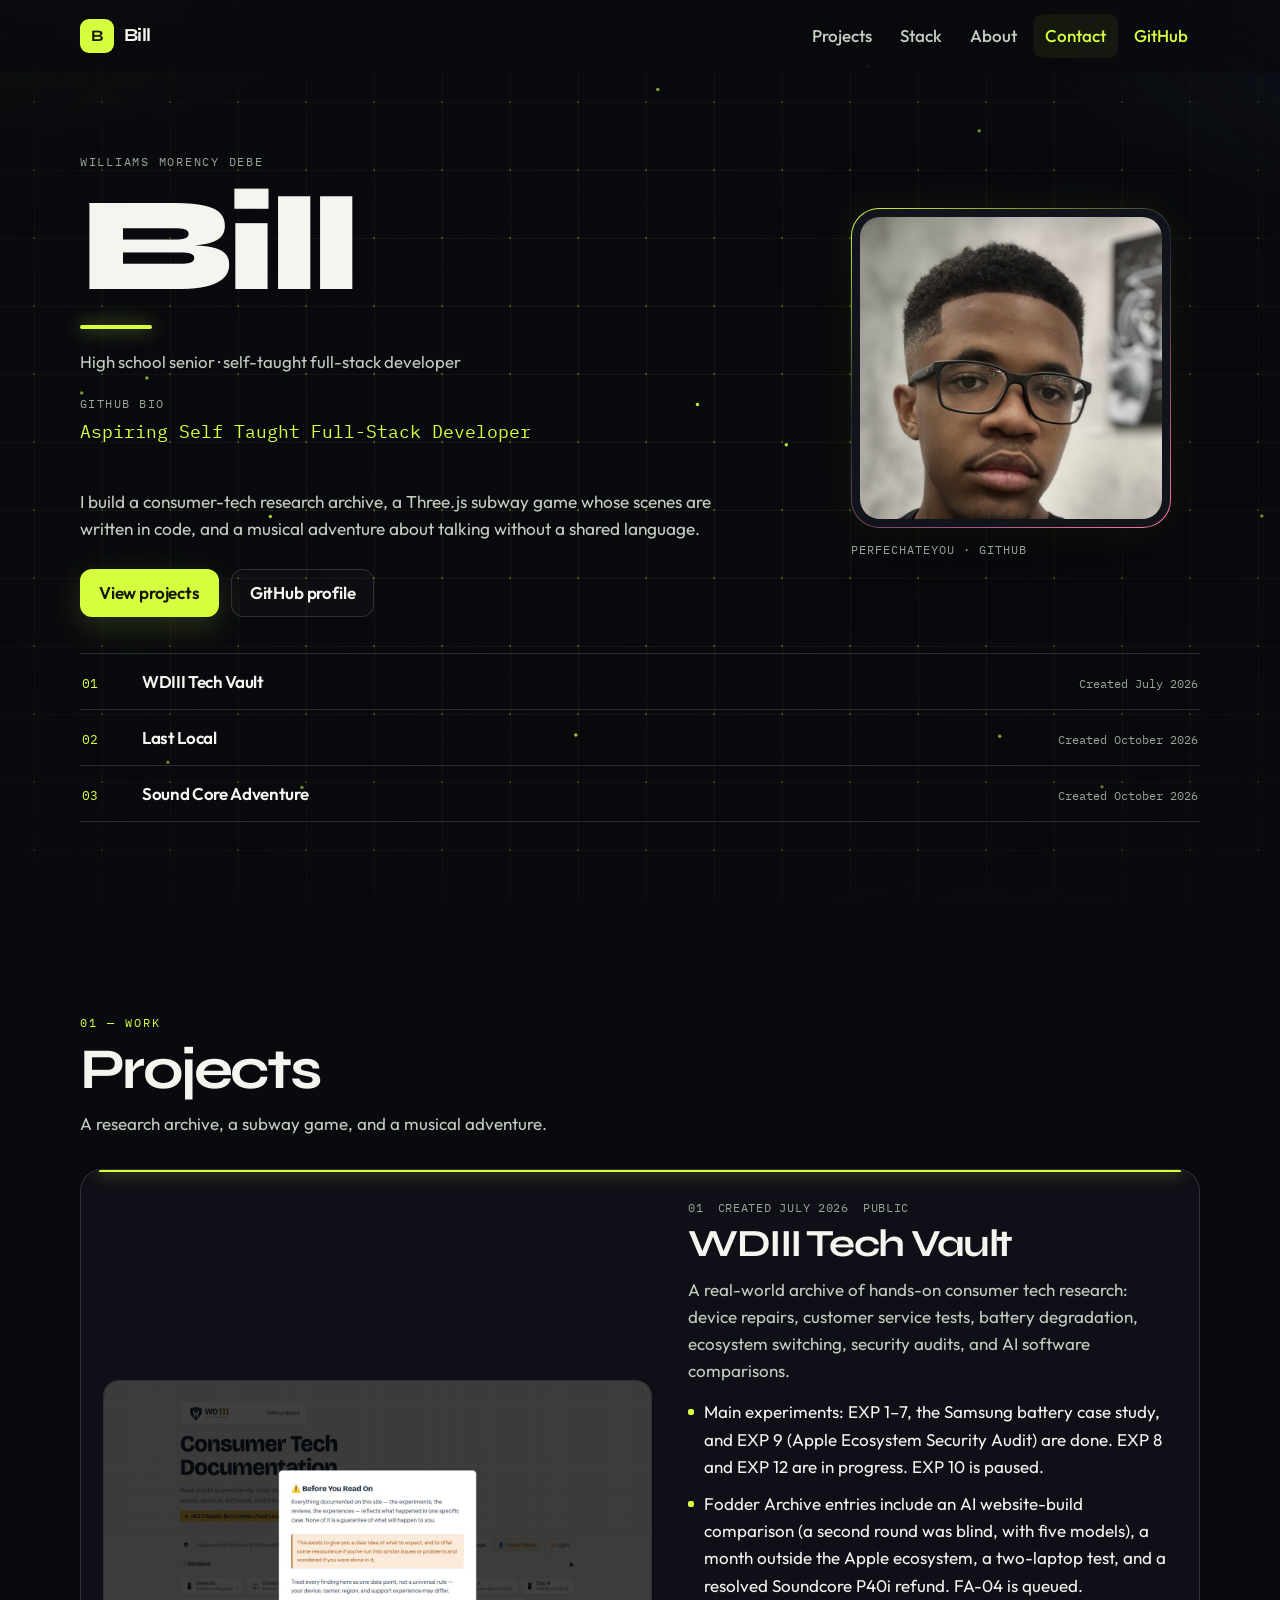
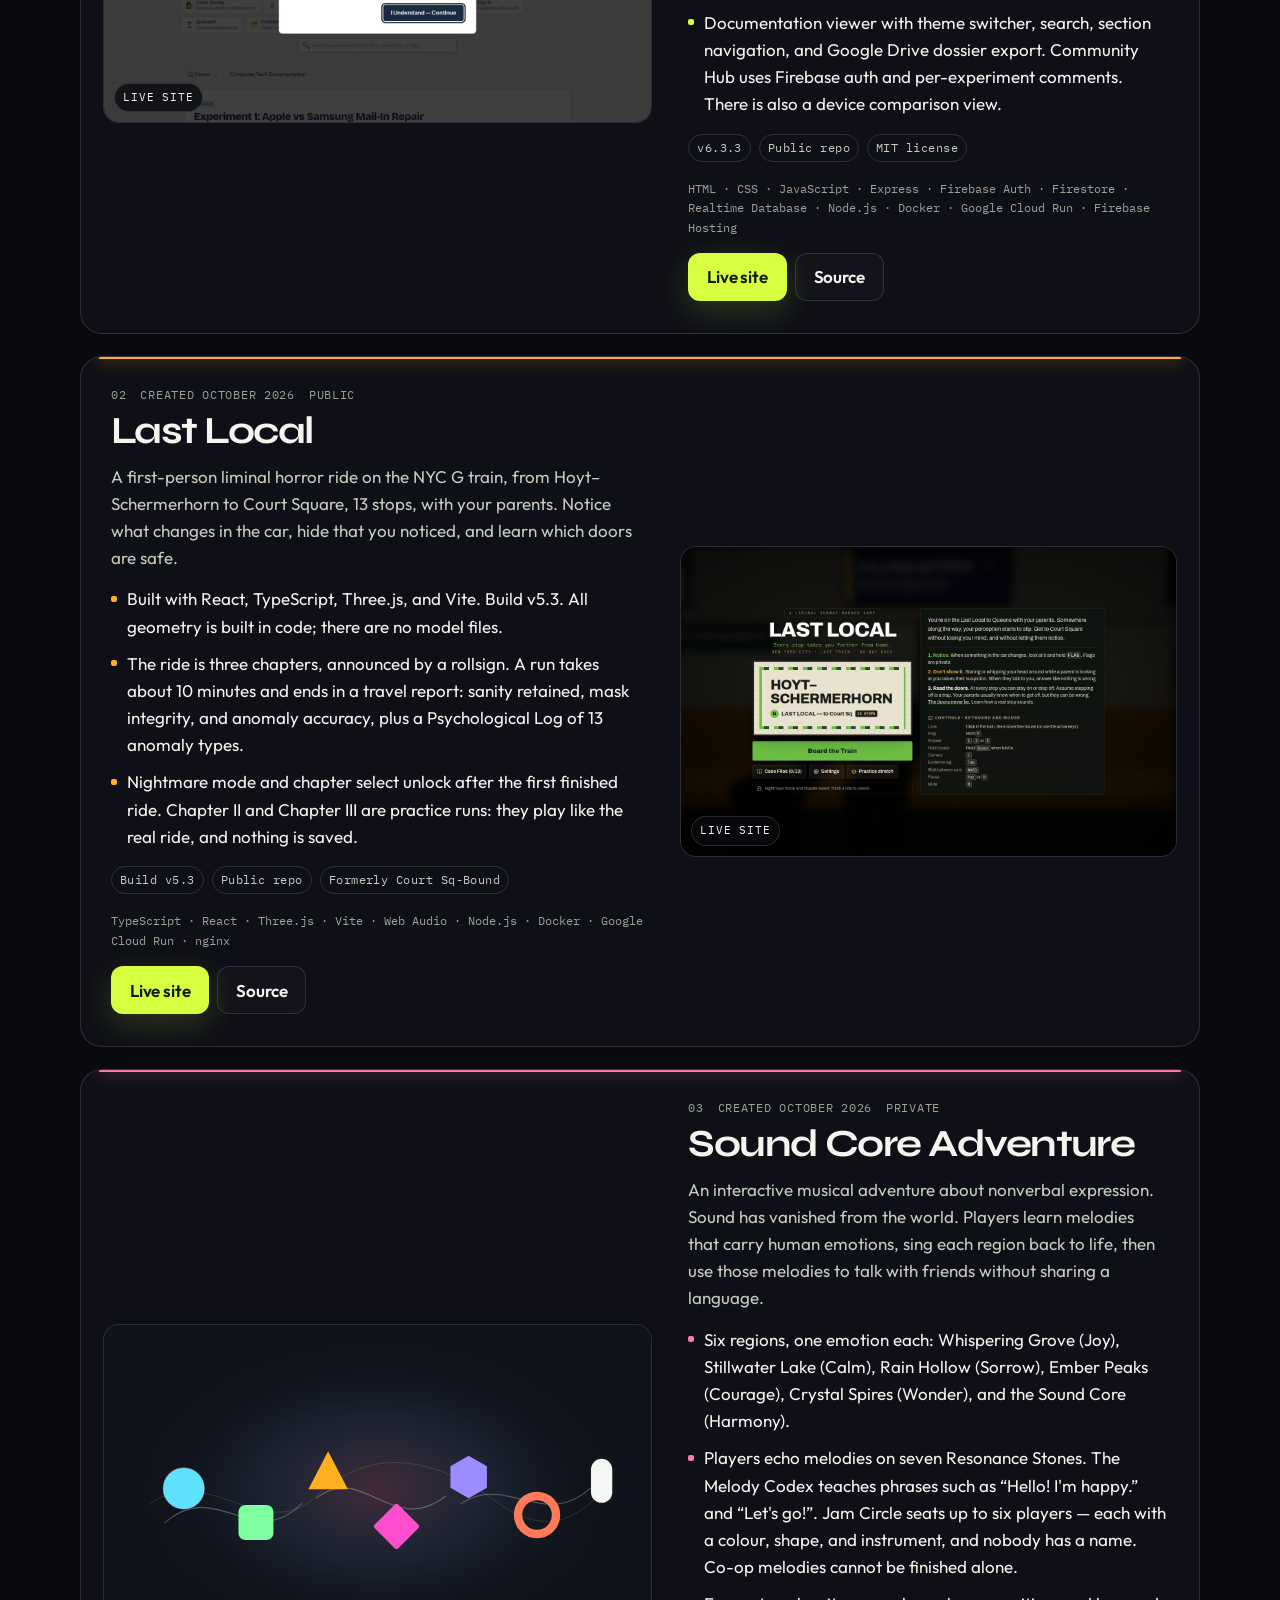
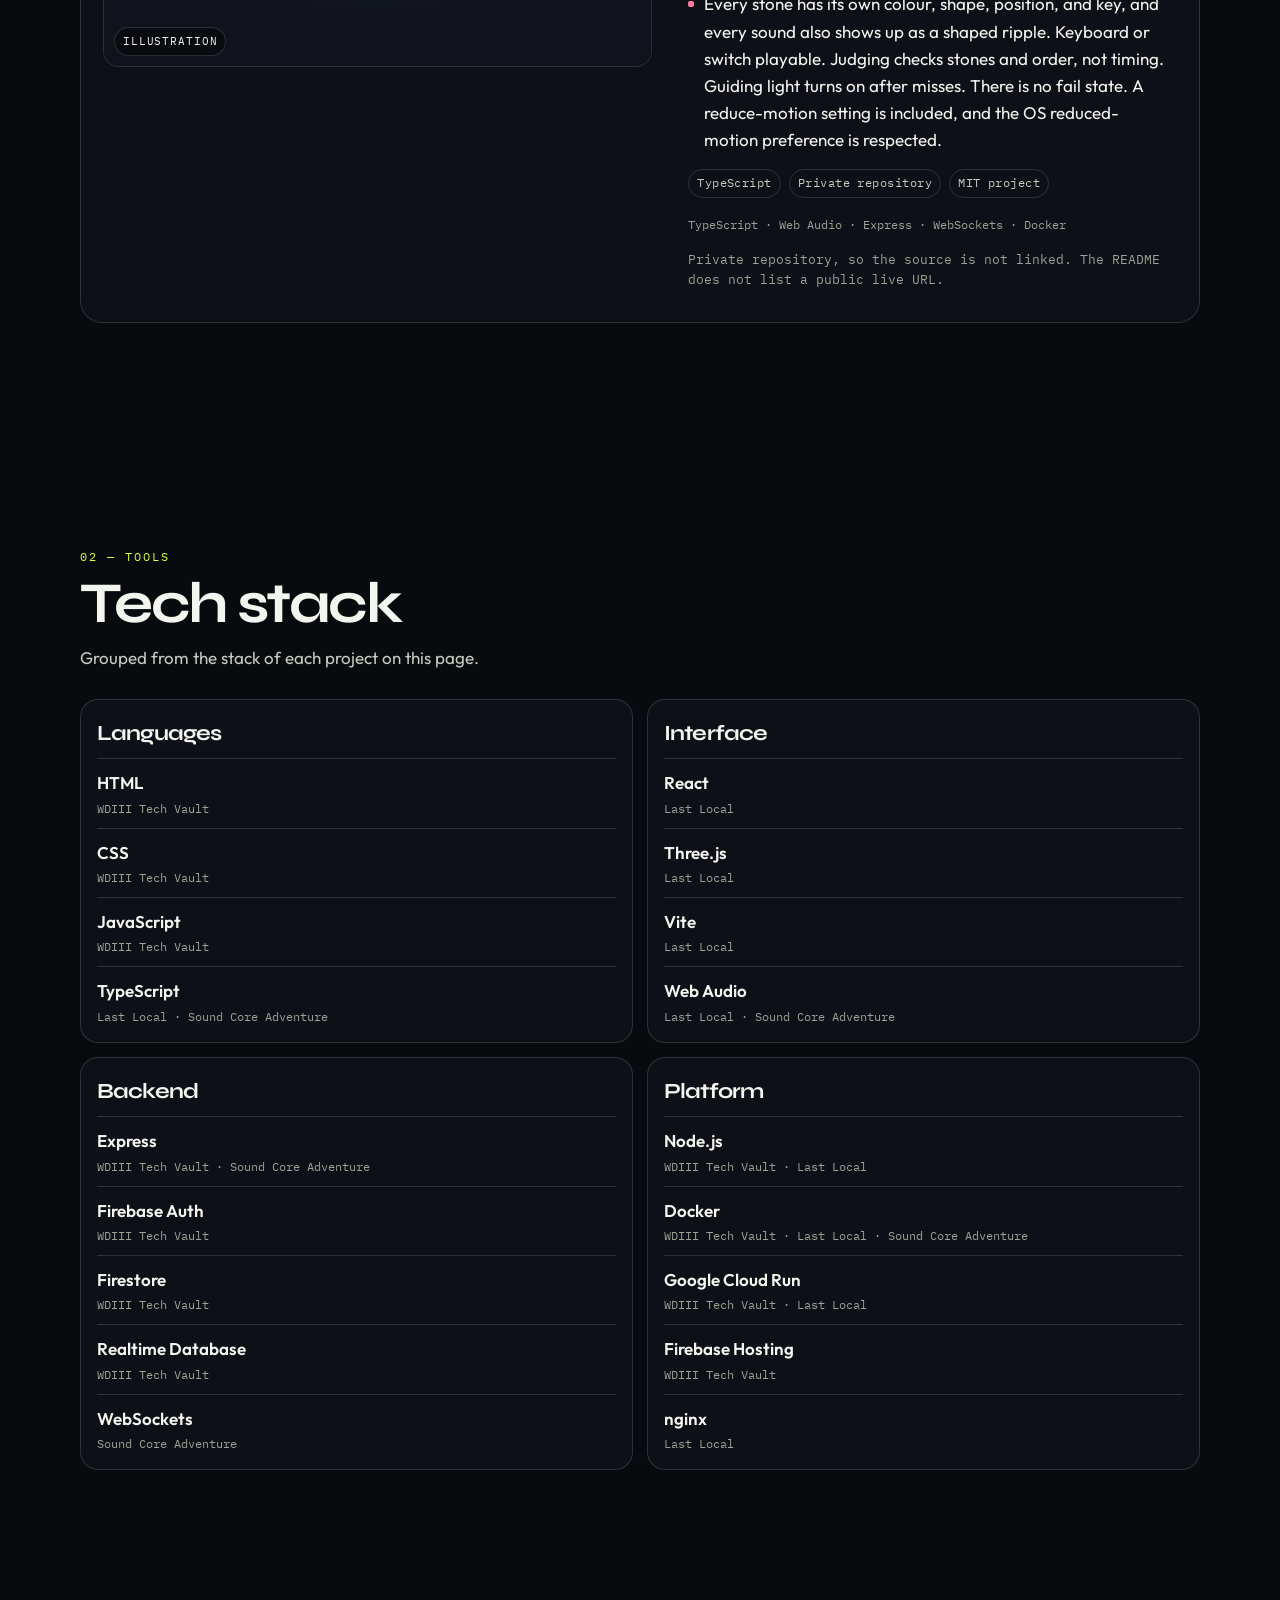
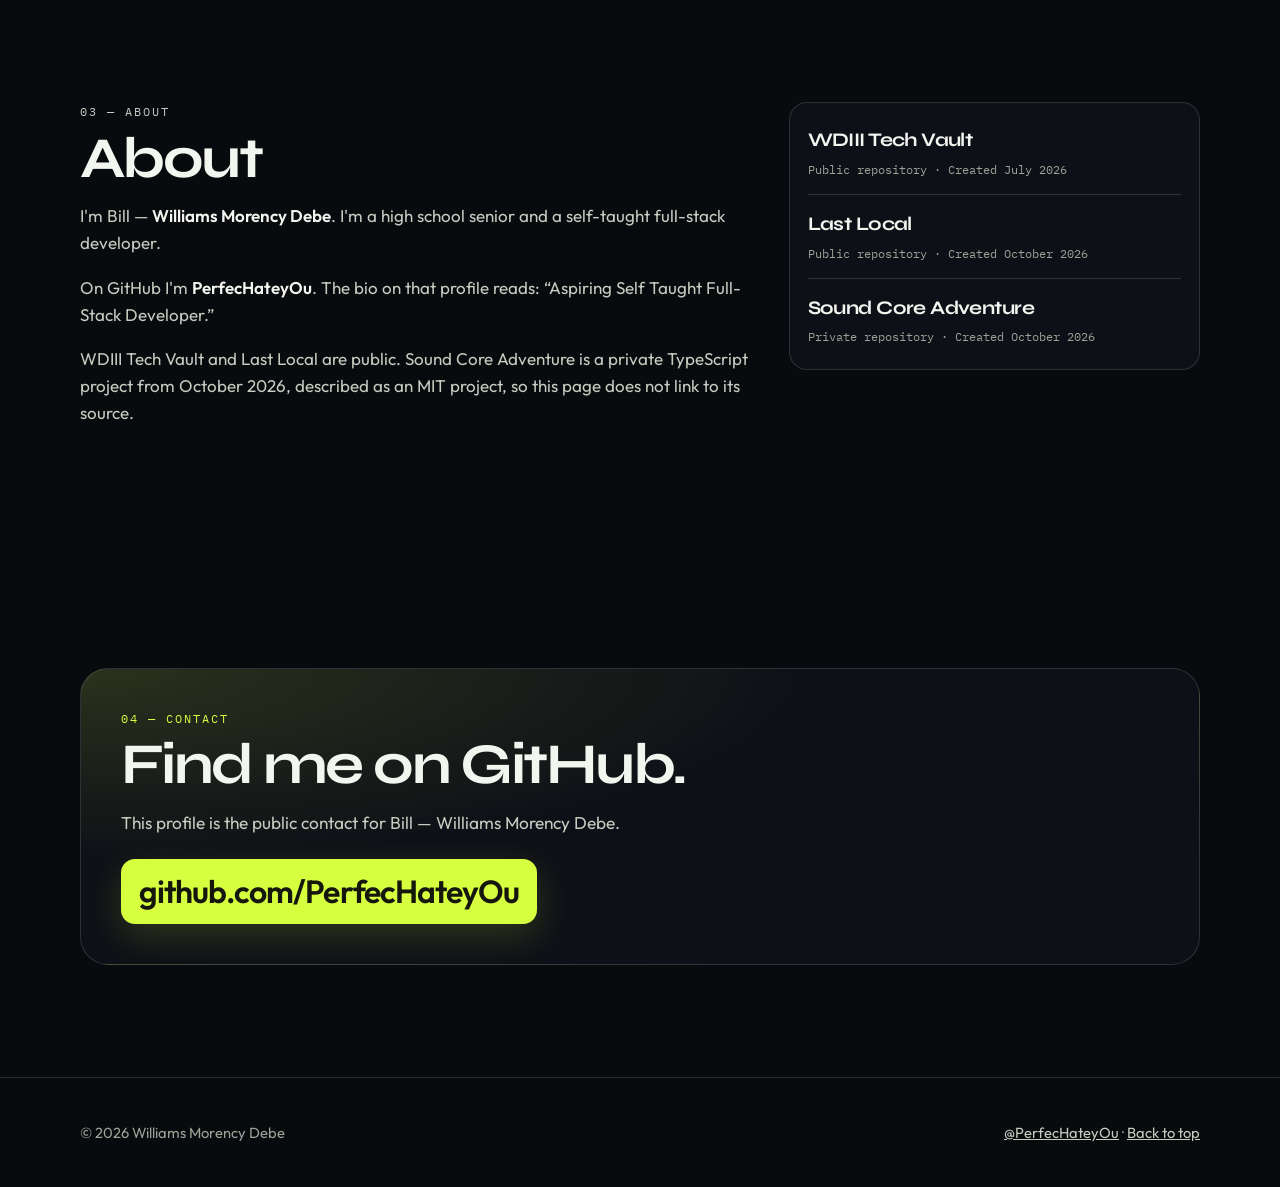
==== commit 8f571fdc: "Use Bill's photo for the site portrait. Replace the GitHub avatar with a square, web-sized crop of h" ====
--- a/index.html
+++ b/index.html
@@ -84,7 +84,7 @@
         </div>
         <figure class="portrait">
           <div class="portrait-frame">
-            <img src="assets/avatar.jpg" width="460" height="460" alt="Portrait photo of Bill (Williams Morency Debe).">
+            <img src="assets/avatar.jpg" width="800" height="800" alt="Portrait photo of Bill (Williams Morency Debe).">
           </div>
           <figcaption>PerfecHateyOu · GitHub</figcaption>
         </figure>
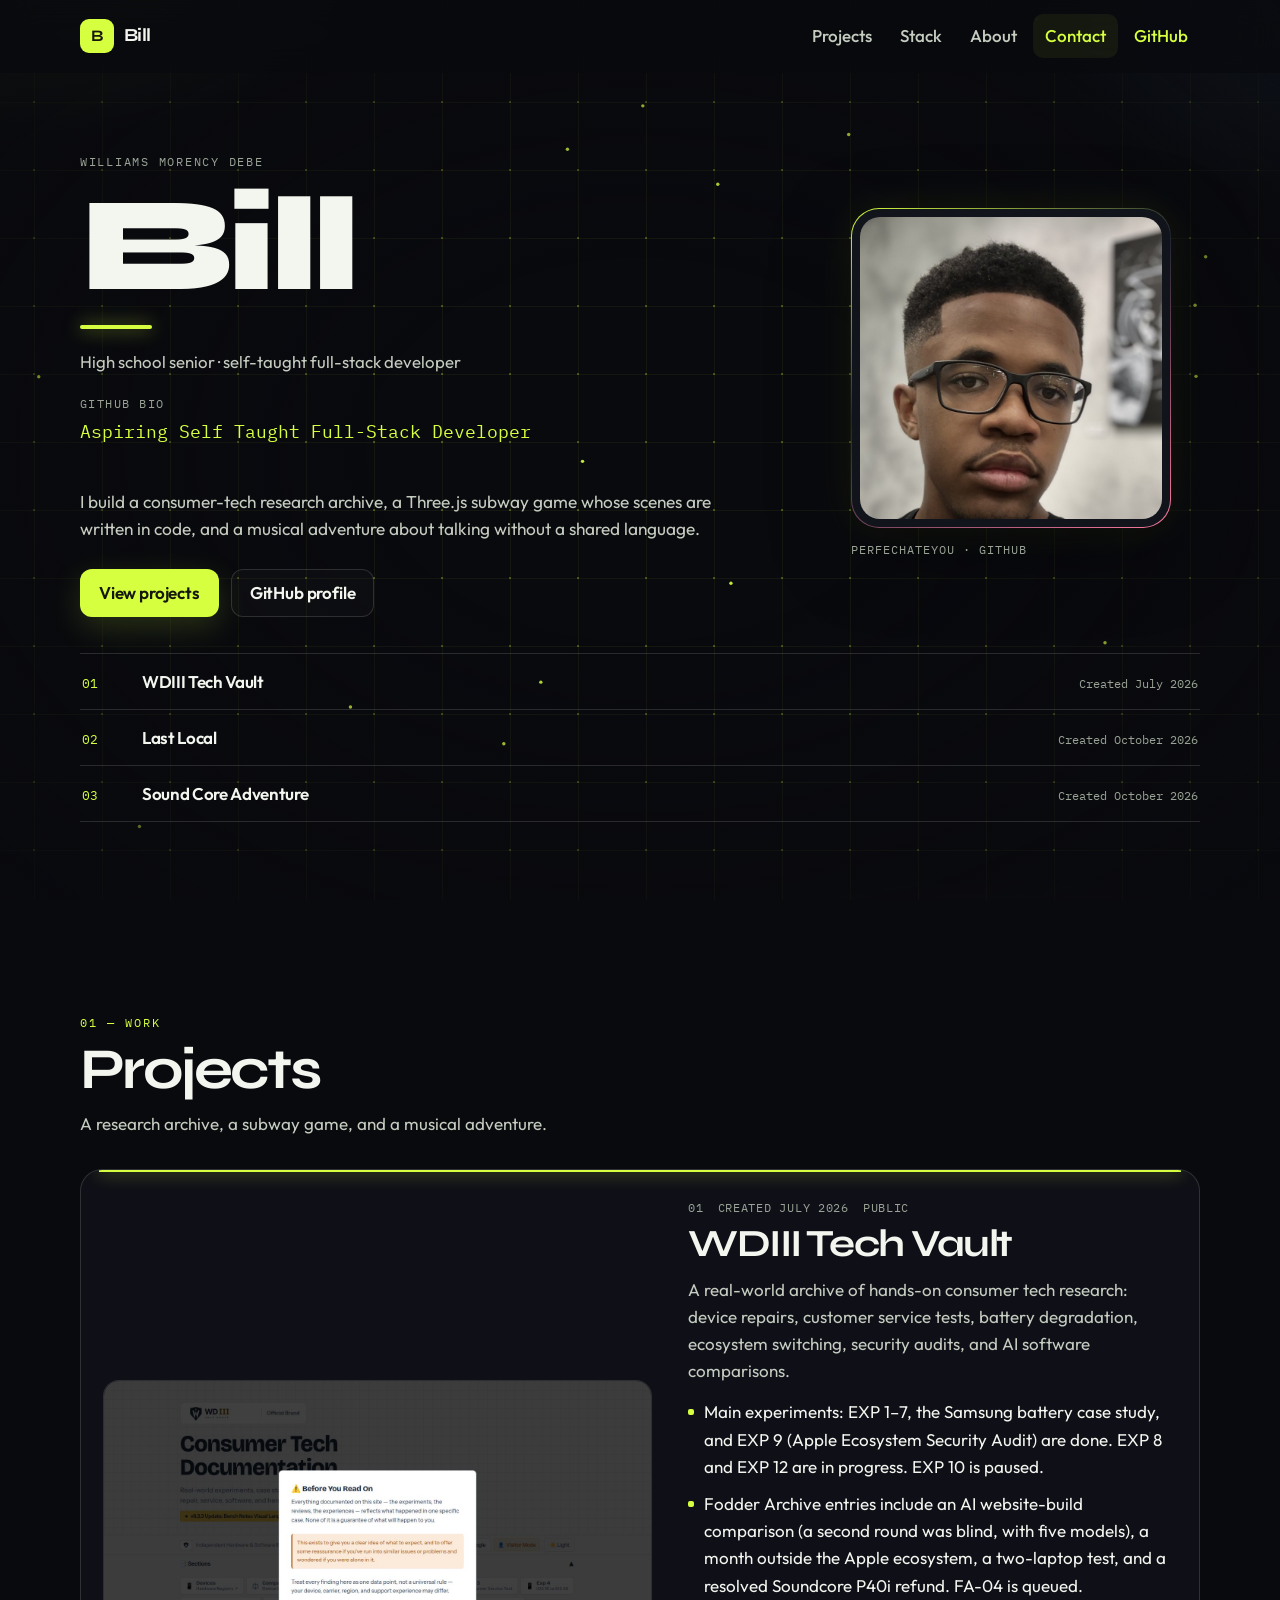
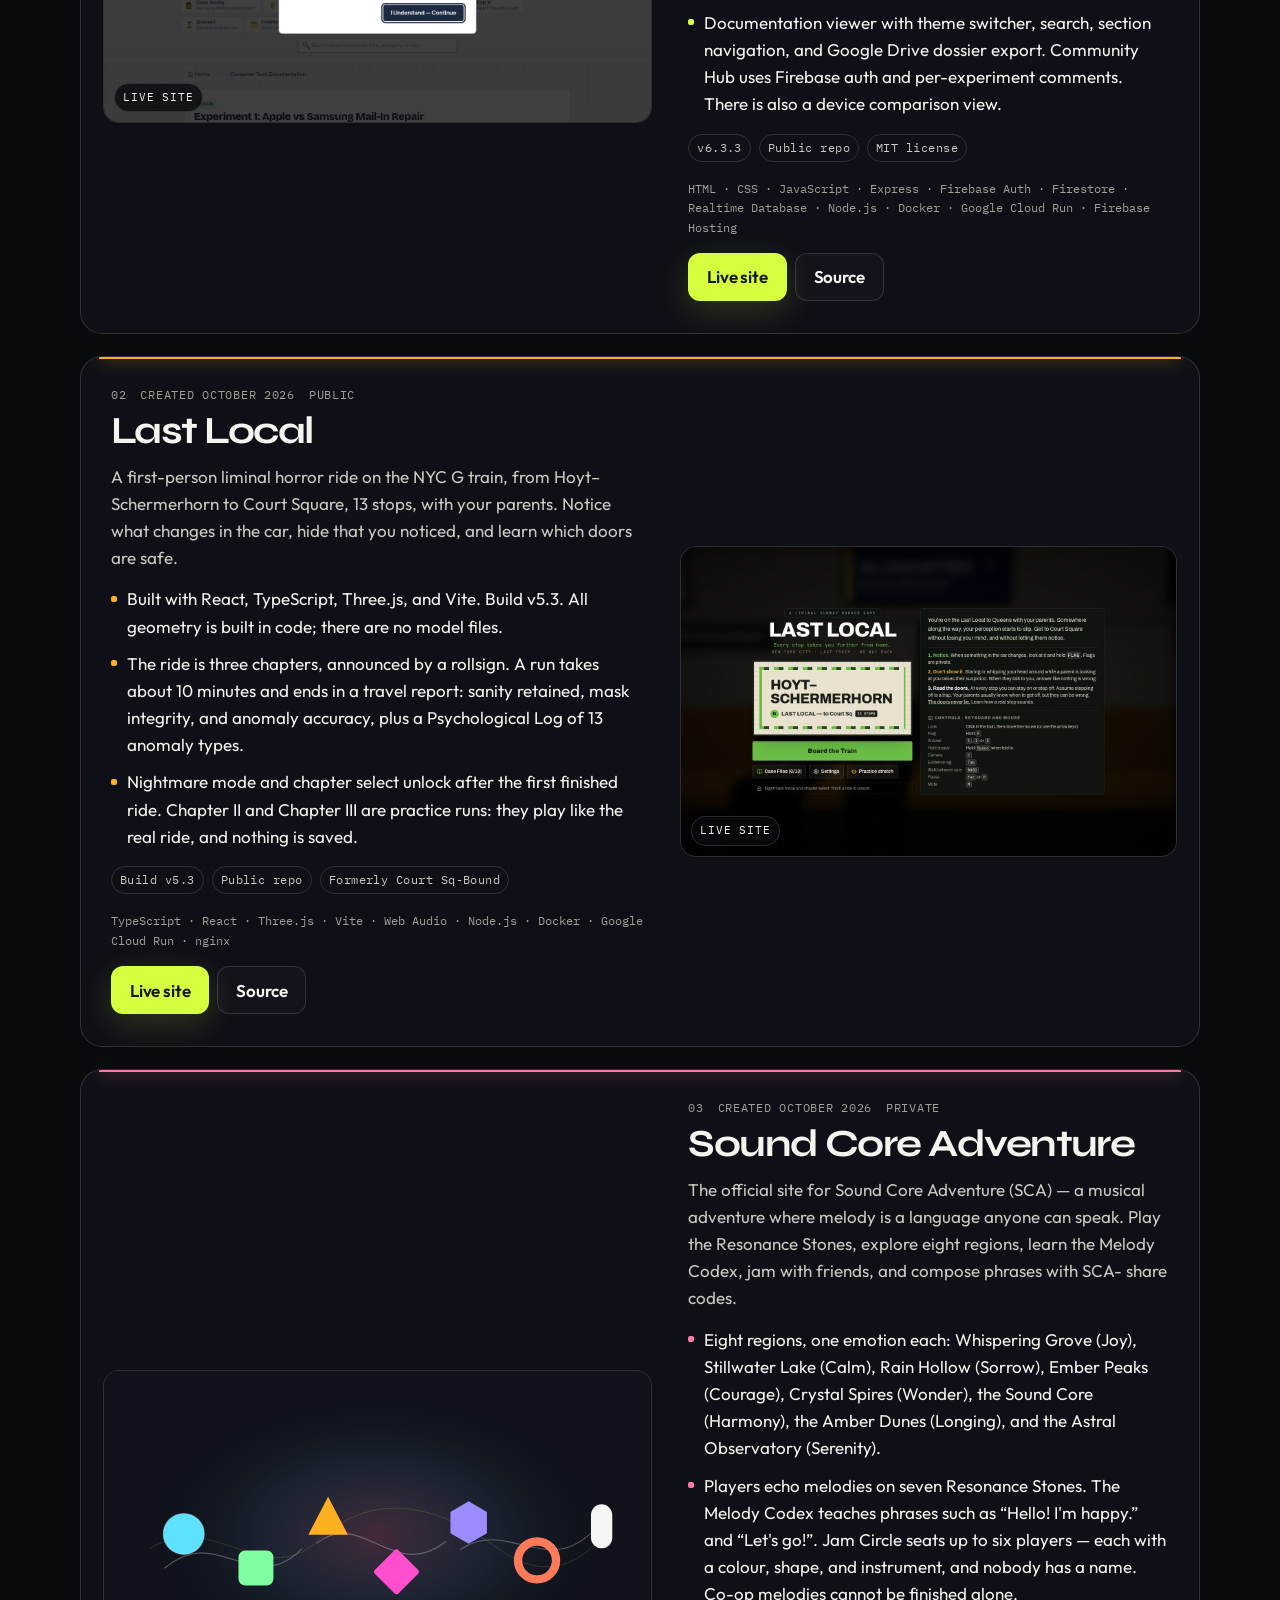
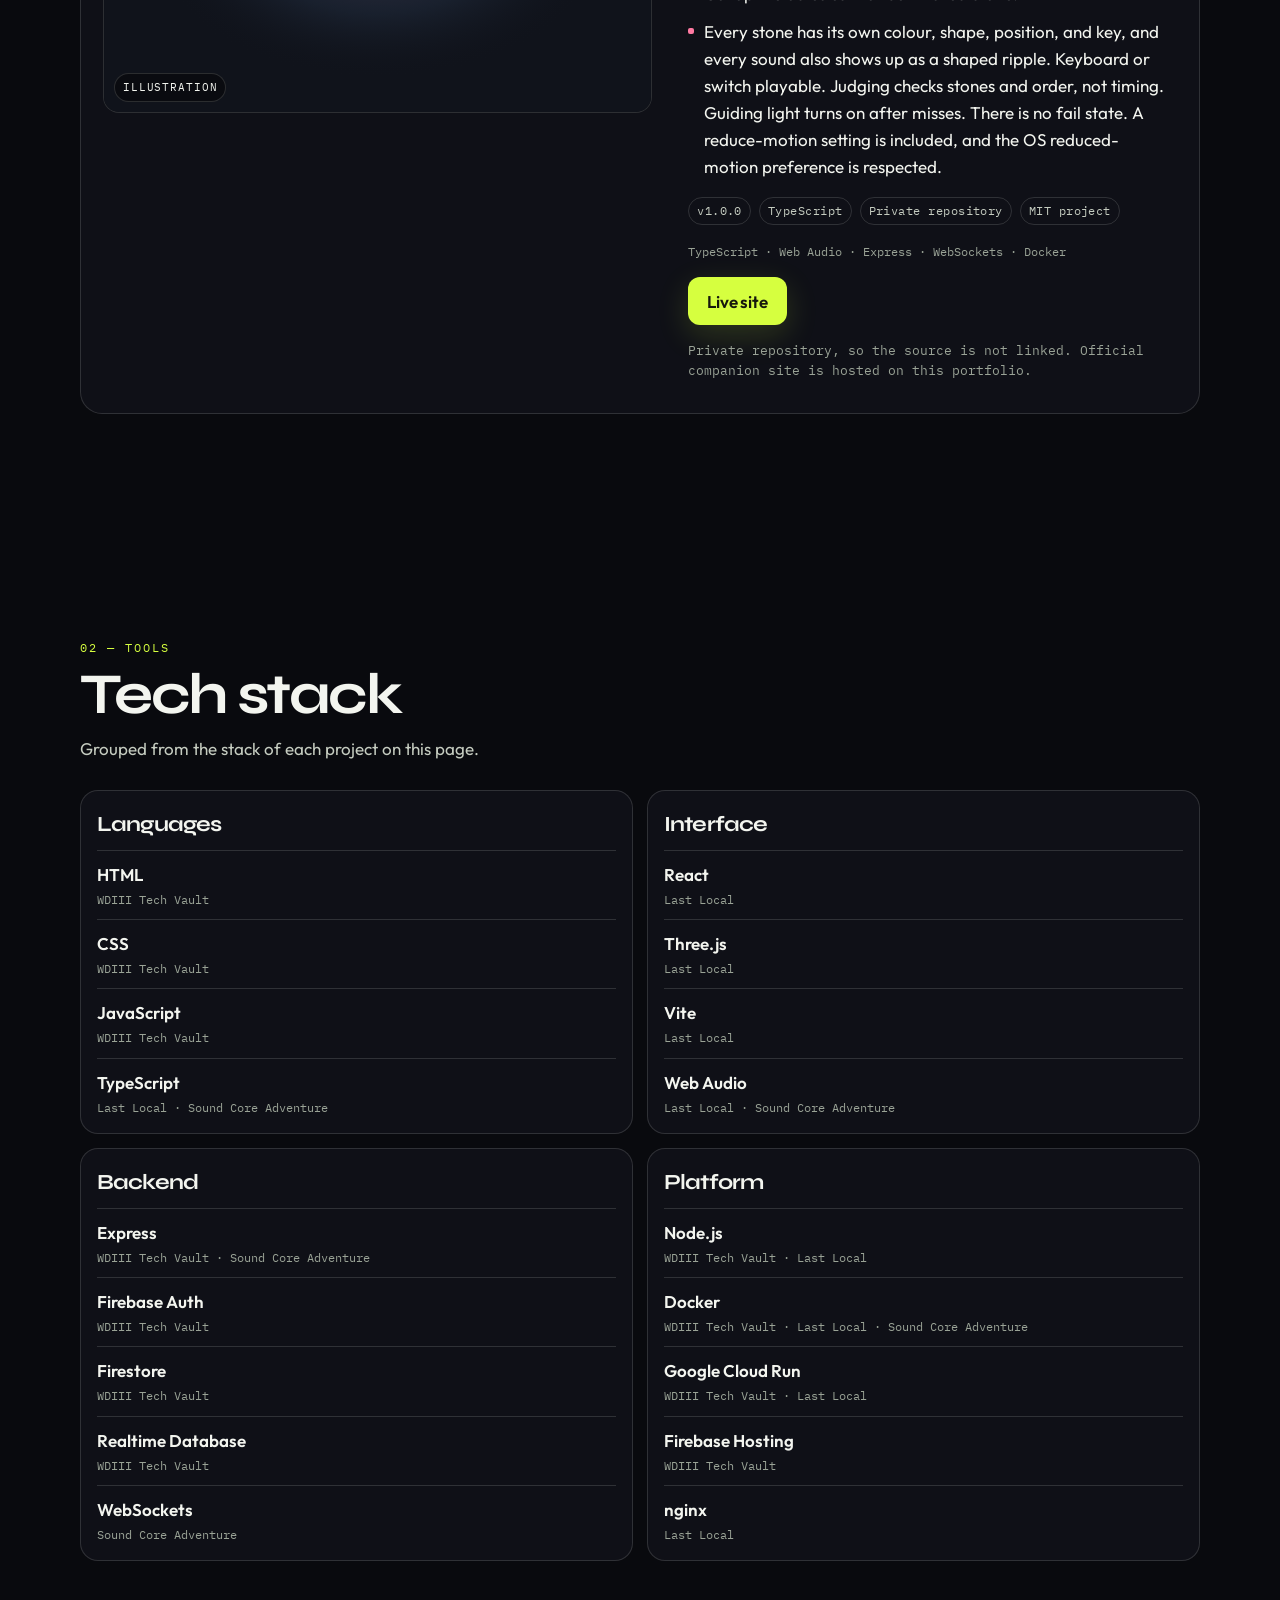
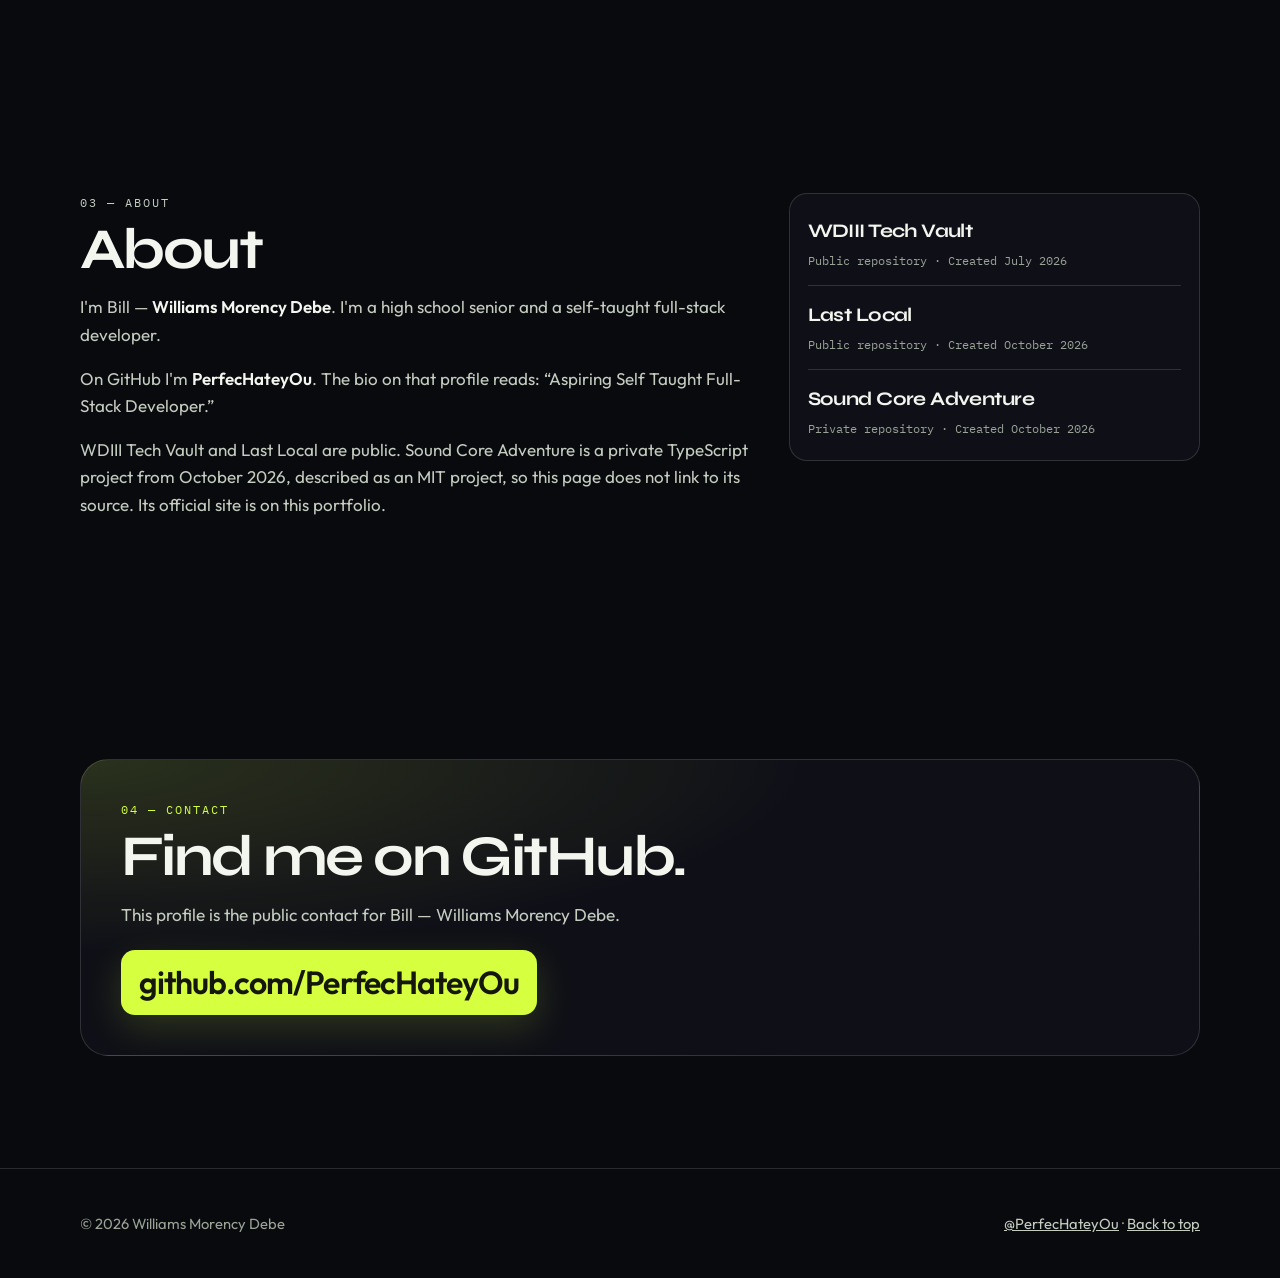
==== commit e413c2ae: "Add the official Sound Core Adventure site to the portfolio. Host the standalone official site at pr" ====
--- a/index.html
+++ b/index.html
@@ -124,7 +124,7 @@
           <h2 id="about-title">About</h2>
           <p>I'm Bill — <strong>Williams Morency Debe</strong>. I'm a high school senior and a self-taught full-stack developer.</p>
           <p>On GitHub I'm <strong>PerfecHateyOu</strong>. The bio on that profile reads: “Aspiring Self Taught Full-Stack Developer.”</p>
-          <p>WDIII Tech Vault and Last Local are public. Sound Core Adventure is a private TypeScript project from October 2026, described as an MIT project, so this page does not link to its source.</p>
+          <p>WDIII Tech Vault and Last Local are public. Sound Core Adventure is a private TypeScript project from October 2026, described as an MIT project, so this page does not link to its source. Its official site is on this portfolio.</p>
         </div>
         <dl class="fact-list" id="about-facts"></dl>
       </div>
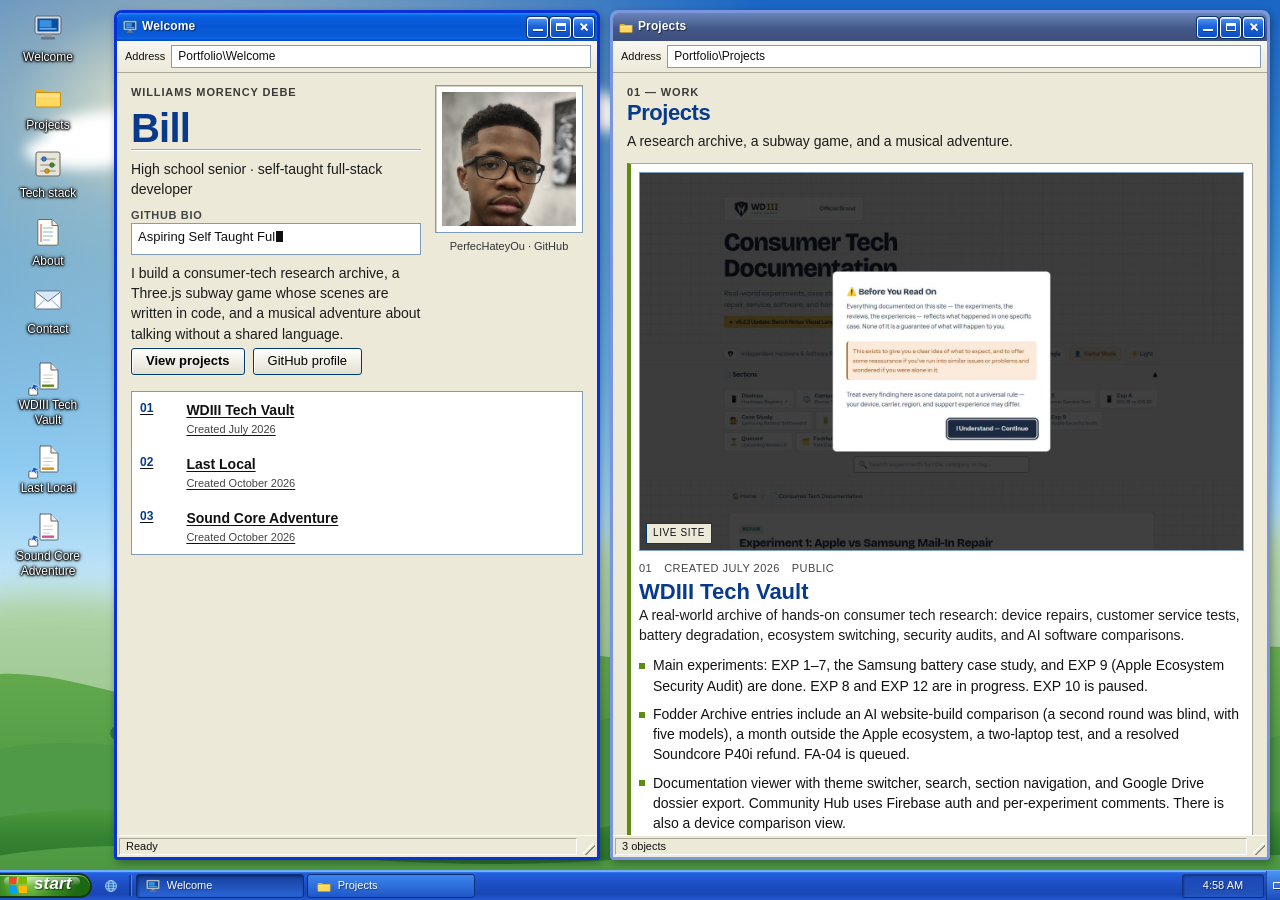
==== commit 042be62b: "feat: restyle the portfolio as a Windows XP desktop Show the existing About copy, project cards, and" ====
--- a/index.html
+++ b/index.html
@@ -2,10 +2,10 @@
 <html lang="en">
 <head>
   <meta charset="utf-8">
-  <meta name="viewport" content="width=device-width, initial-scale=1">
+  <meta name="viewport" content="width=device-width, initial-scale=1, viewport-fit=cover">
   <title>Bill · Williams Morency Debe</title>
   <meta name="description" content="Portfolio of Bill (Williams Morency Debe), a high school senior and self-taught full-stack developer. Projects: WDIII Tech Vault, Last Local, and Sound Core Adventure.">
-  <meta name="theme-color" content="#090a0e">
+  <meta name="theme-color" content="#245edb">
   <link rel="canonical" href="https://perfechateyou.github.io/">
   <meta property="og:type" content="website">
   <meta property="og:title" content="Bill · Williams Morency Debe">
@@ -18,11 +18,10 @@
   <meta name="twitter:image" content="https://perfechateyou.github.io/assets/avatar.jpg">
   <link rel="icon" href="assets/favicon.svg" type="image/svg+xml">
   <link rel="apple-touch-icon" href="assets/avatar.jpg">
-  <link rel="preconnect" href="https://fonts.googleapis.com">
-  <link rel="preconnect" href="https://fonts.gstatic.com" crossorigin>
-  <link href="https://fonts.googleapis.com/css2?family=IBM+Plex+Mono:wght@400;500&family=Outfit:wght@400;500;600&family=Syne:wght@600;700;800&display=swap" rel="stylesheet">
+  <link rel="preload" as="image" href="assets/bliss.svg">
+  <link rel="preload" as="image" href="assets/avatar.jpg">
   <link rel="stylesheet" href="css/styles.css">
-  <link rel="preload" as="image" href="assets/avatar.jpg">
+  <script>document.documentElement.classList.add("js");</script>
   <script type="application/ld+json">
   {
     "@context": "https://schema.org",
@@ -37,119 +36,367 @@
   </script>
 </head>
 <body>
-  <a class="skip" href="#main">Skip to content</a>
-  <div class="bg" aria-hidden="true">
-    <div class="bg-glow"></div>
-    <canvas id="grid"></canvas>
+  <a class="skip" href="#top">Skip to content</a>
+  <div class="bliss" aria-hidden="true"></div>
+  <div id="live" class="sr-only" aria-live="polite"></div>
+
+  <svg class="sprite" aria-hidden="true" focusable="false">
+    <symbol id="ico-monitor" viewBox="0 0 32 32">
+      <rect x="3" y="4" width="26" height="18" rx="2" fill="#d5dbe3" stroke="#5c6770" stroke-width="1"/>
+      <rect x="5.5" y="6.5" width="21" height="13" fill="#0c4e9e"/>
+      <rect x="7.5" y="8.2" width="12" height="7.2" fill="#3c8fe0"/>
+      <rect x="7.5" y="16" width="17" height="1.6" fill="#7ec8ff" opacity="0.8"/>
+      <rect x="13" y="22" width="6" height="3" fill="#8b949e"/>
+      <rect x="9" y="25" width="14" height="2.4" rx="0.6" fill="#6a737c"/>
+    </symbol>
+    <symbol id="ico-folder" viewBox="0 0 32 32">
+      <path fill="#e2b12a" d="M4 10h8l2 2h14v2H4z"/>
+      <path fill="#ffd860" stroke="#c49216" stroke-width="1" d="M3.5 12.5h25v13a1.5 1.5 0 0 1-1.5 1.5h-22A1.5 1.5 0 0 1 3.5 25.5z"/>
+      <path fill="#ffe58a" d="M5 14h22v3H5z" opacity="0.7"/>
+    </symbol>
+    <symbol id="ico-note" viewBox="0 0 32 32">
+      <path fill="#fffef6" stroke="#6d6a62" stroke-width="1" d="M7 3.5h13l6 6V28a1.2 1.2 0 0 1-1.2 1.2H7A1.2 1.2 0 0 1 5.8 28V4.7A1.2 1.2 0 0 1 7 3.5z"/>
+      <path fill="#efece0" stroke="#6d6a62" stroke-width="1" d="M20 3.5v6h6"/>
+      <path stroke="#d24b4b" stroke-width="1" d="M9 8v18"/>
+      <path stroke="#8eb4e0" stroke-width="1" d="M11 12h10M11 16h10M11 20h10M11 24h7"/>
+    </symbol>
+    <symbol id="ico-sliders" viewBox="0 0 32 32">
+      <rect x="4" y="4" width="24" height="24" rx="2" fill="#e7e4da" stroke="#6a675e" stroke-width="1"/>
+      <rect x="8" y="10" width="16" height="2" rx="1" fill="#b9b6aa"/>
+      <rect x="8" y="16" width="16" height="2" rx="1" fill="#b9b6aa"/>
+      <rect x="8" y="22" width="16" height="2" rx="1" fill="#b9b6aa"/>
+      <circle cx="12" cy="11" r="2.3" fill="#3a7ad4" stroke="#11386e" stroke-width="0.6"/>
+      <circle cx="20" cy="17" r="2.3" fill="#3c8c32" stroke="#145214" stroke-width="0.6"/>
+      <circle cx="15" cy="23" r="2.3" fill="#e09a12" stroke="#7a5208" stroke-width="0.6"/>
+    </symbol>
+    <symbol id="ico-mail" viewBox="0 0 32 32">
+      <rect x="3" y="7" width="26" height="18" rx="1.5" fill="#f7fbff" stroke="#5d6e80" stroke-width="1"/>
+      <path fill="#d5e8fb" stroke="#5d6e80" stroke-width="1" d="M4 8.2 16 17.5 28 8.2"/>
+      <path fill="none" stroke="#8aa4bc" stroke-width="1" d="M4 24.2 12.5 16M28 24.2 19.5 16"/>
+    </symbol>
+    <symbol id="ico-file" viewBox="0 0 32 32">
+      <path fill="#fff" stroke="#5c6570" stroke-width="1" d="M8 3h11l7 7v18.2a.8.8 0 0 1-.8.8H8.8a.8.8 0 0 1-.8-.8V3.8A.8.8 0 0 1 8.8 3z"/>
+      <path fill="#eceae2" stroke="#5c6570" stroke-width="1" d="M19 3v7h7"/>
+      <path stroke="#d0cdc4" stroke-width="1" d="M11 15h10M11 18.5h10M11 22h7"/>
+      <rect x="10" y="24.5" width="12" height="2.4" fill="currentColor"/>
+    </symbol>
+    <symbol id="ico-globe" viewBox="0 0 32 32">
+      <circle cx="16" cy="16" r="11" fill="#1d6fd0" stroke="currentColor" stroke-width="1.2"/>
+      <ellipse cx="16" cy="16" rx="5" ry="11" fill="none" stroke="#e7f3ff" stroke-width="1.2"/>
+      <path fill="none" stroke="#e7f3ff" stroke-width="1.2" d="M5 16h22M7.2 10.5h17.6M7.2 21.5h17.6"/>
+    </symbol>
+    <symbol id="ico-shortcut" viewBox="0 0 16 16">
+      <rect x="1" y="7" width="10" height="8" rx="1" fill="#fff" stroke="#222" stroke-width="0.8"/>
+      <path fill="#1a56c4" stroke="#fff" stroke-width="0.6" d="M6 2.2 13.2 5.2 8.6 6.4 10.6 11.2 6.2 7.6 3.4 9.2z"/>
+    </symbol>
+    <symbol id="ico-power" viewBox="0 0 32 32">
+      <circle cx="16" cy="16" r="12" fill="#c4372c"/>
+      <path fill="none" stroke="#fff" stroke-width="2.4" stroke-linecap="round" d="M16 8v8"/>
+      <path fill="none" stroke="#fff" stroke-width="2.4" stroke-linecap="round" d="M11 11.2a7 7 0 1 0 10 0"/>
+    </symbol>
+    <symbol id="ico-logoff" viewBox="0 0 32 32">
+      <circle cx="13" cy="12" r="4" fill="#f4d7b0"/>
+      <path fill="#3a7ad4" d="M6 24c1.2-4 3.6-6 7-6s5.8 2 7 6z"/>
+      <path fill="none" stroke="#145214" stroke-width="2" stroke-linecap="round" d="M20 10h7M24 7l4 3-4 3"/>
+    </symbol>
+    <symbol id="ico-warn" viewBox="0 0 32 32">
+      <path fill="#ffd34d" stroke="#8a6a10" stroke-width="1" d="M16 3 30 28H2z"/>
+      <rect x="14.6" y="12" width="2.8" height="8" rx="1" fill="#3a3110"/>
+      <circle cx="16" cy="23.2" r="1.6" fill="#3a3110"/>
+    </symbol>
+  </svg>
+
+  <div class="desktop" id="desktop">
+    <nav class="icons" id="desktop-icons" aria-label="Desktop">
+      <a class="desk-icon" href="#top">
+        <span class="ico-wrap"><svg class="ico" aria-hidden="true"><use href="#ico-monitor"></use></svg></span>
+        <span class="label">Welcome</span>
+      </a>
+      <a class="desk-icon" href="#projects">
+        <span class="ico-wrap"><svg class="ico" aria-hidden="true"><use href="#ico-folder"></use></svg></span>
+        <span class="label">Projects</span>
+      </a>
+      <a class="desk-icon" href="#stack">
+        <span class="ico-wrap"><svg class="ico" aria-hidden="true"><use href="#ico-sliders"></use></svg></span>
+        <span class="label">Tech stack</span>
+      </a>
+      <a class="desk-icon" href="#about">
+        <span class="ico-wrap"><svg class="ico" aria-hidden="true"><use href="#ico-note"></use></svg></span>
+        <span class="label">About</span>
+      </a>
+      <a class="desk-icon" href="#contact">
+        <span class="ico-wrap"><svg class="ico" aria-hidden="true"><use href="#ico-mail"></use></svg></span>
+        <span class="label">Contact</span>
+      </a>
+      <div id="desktop-project-icons"></div>
+    </nav>
+
+    <main id="main" class="windows" tabindex="-1">
+      <section class="window is-open" id="top" data-name="Welcome" aria-labelledby="hero-title">
+        <div class="titlebar">
+          <svg class="ico ico-sm" aria-hidden="true"><use href="#ico-monitor"></use></svg>
+          <span class="titlebar-text">Welcome</span>
+          <div class="titlebar-controls">
+            <button type="button" class="win-btn win-min" aria-label="Minimize Welcome"><span></span></button>
+            <button type="button" class="win-btn win-max" aria-label="Maximize Welcome"><span></span></button>
+            <button type="button" class="win-btn win-close" aria-label="Close Welcome"><span></span></button>
+          </div>
+        </div>
+        <div class="address"><span class="address-label">Address</span><div class="address-field">Portfolio\Welcome</div></div>
+        <div class="window-body">
+          <div class="hero-grid">
+            <div class="hero-copy">
+              <p class="kicker">Williams Morency Debe</p>
+              <h1 id="hero-title">Bill</h1>
+              <div class="accent-bar" aria-hidden="true"></div>
+              <p class="full-name">High school senior · self-taught full-stack developer</p>
+              <p class="bio-label">GitHub bio</p>
+              <p class="bio">
+                <span class="sr-only">Aspiring Self Taught Full-Stack Developer</span>
+                <span id="bio-text" aria-hidden="true"></span><span class="caret" aria-hidden="true"></span>
+              </p>
+              <p class="lede">I build a consumer-tech research archive, a Three.js subway game whose scenes are written in code, and a musical adventure about talking without a shared language.</p>
+              <div class="cta-row">
+                <a class="btn btn-primary" href="#projects">View projects</a>
+                <a class="btn btn-ghost" href="https://github.com/PerfecHateyOu" target="_blank" rel="noopener noreferrer">GitHub profile<span class="sr-only"> (opens in a new tab)</span></a>
+              </div>
+            </div>
+            <figure class="portrait">
+              <div class="portrait-frame">
+                <img src="assets/avatar.jpg" width="800" height="800" alt="Portrait photo of Bill (Williams Morency Debe).">
+              </div>
+              <figcaption>PerfecHateyOu · GitHub</figcaption>
+            </figure>
+          </div>
+          <nav class="toc" aria-label="Projects on this page">
+            <ol id="project-index"></ol>
+          </nav>
+        </div>
+        <footer class="statusbar">
+          <span class="status-cell">Ready</span>
+          <button type="button" class="resizer" aria-label="Resize Welcome"></button>
+        </footer>
+      </section>
+
+      <section class="window" id="projects" data-name="Projects" aria-labelledby="projects-title">
+        <div class="titlebar">
+          <svg class="ico ico-sm" aria-hidden="true"><use href="#ico-folder"></use></svg>
+          <span class="titlebar-text">Projects</span>
+          <div class="titlebar-controls">
+            <button type="button" class="win-btn win-min" aria-label="Minimize Projects"><span></span></button>
+            <button type="button" class="win-btn win-max" aria-label="Maximize Projects"><span></span></button>
+            <button type="button" class="win-btn win-close" aria-label="Close Projects"><span></span></button>
+          </div>
+        </div>
+        <div class="address"><span class="address-label">Address</span><div class="address-field">Portfolio\Projects</div></div>
+        <div class="window-body">
+          <p class="section-kicker">01 — Work</p>
+          <h2 id="projects-title">Projects</h2>
+          <p class="section-lead">A research archive, a subway game, and a musical adventure.</p>
+          <noscript>
+            <p class="noscript-note">Project cards are rendered from <code>js/projects.js</code>. Enable JavaScript to see them, or open that file on GitHub.</p>
+          </noscript>
+          <div class="project-list" id="project-list"></div>
+        </div>
+        <footer class="statusbar">
+          <span class="status-cell" id="projects-count">Ready</span>
+          <button type="button" class="resizer" aria-label="Resize Projects"></button>
+        </footer>
+      </section>
+
+      <section class="window" id="stack" data-name="Tech stack" aria-labelledby="stack-title">
+        <div class="titlebar">
+          <svg class="ico ico-sm" aria-hidden="true"><use href="#ico-sliders"></use></svg>
+          <span class="titlebar-text">Tech stack</span>
+          <div class="titlebar-controls">
+            <button type="button" class="win-btn win-min" aria-label="Minimize Tech stack"><span></span></button>
+            <button type="button" class="win-btn win-max" aria-label="Maximize Tech stack"><span></span></button>
+            <button type="button" class="win-btn win-close" aria-label="Close Tech stack"><span></span></button>
+          </div>
+        </div>
+        <div class="address"><span class="address-label">Address</span><div class="address-field">Portfolio\Tech stack</div></div>
+        <div class="window-body">
+          <p class="section-kicker">02 — Tools</p>
+          <h2 id="stack-title">Tech stack</h2>
+          <p class="section-lead">Grouped from the stack of each project on this page.</p>
+          <div class="stack-grid" id="stack-list"></div>
+        </div>
+        <footer class="statusbar">
+          <span class="status-cell">Ready</span>
+          <button type="button" class="resizer" aria-label="Resize Tech stack"></button>
+        </footer>
+      </section>
+
+      <section class="window" id="about" data-name="About" aria-labelledby="about-title">
+        <div class="titlebar">
+          <svg class="ico ico-sm" aria-hidden="true"><use href="#ico-note"></use></svg>
+          <span class="titlebar-text">About</span>
+          <div class="titlebar-controls">
+            <button type="button" class="win-btn win-min" aria-label="Minimize About"><span></span></button>
+            <button type="button" class="win-btn win-max" aria-label="Maximize About"><span></span></button>
+            <button type="button" class="win-btn win-close" aria-label="Close About"><span></span></button>
+          </div>
+        </div>
+        <div class="address"><span class="address-label">Address</span><div class="address-field">Portfolio\About</div></div>
+        <div class="window-body">
+          <div class="about-grid">
+            <div class="about-copy">
+              <p class="section-kicker">03 — About</p>
+              <h2 id="about-title">About</h2>
+              <p>I'm Bill — <strong>Williams Morency Debe</strong>. I'm a high school senior and a self-taught full-stack developer.</p>
+              <p>On GitHub I'm <strong>PerfecHateyOu</strong>. The bio on that profile reads: “Aspiring Self Taught Full-Stack Developer.”</p>
+              <p>WDIII Tech Vault and Last Local are public. Sound Core Adventure is a private TypeScript project from October 2026, described as an MIT project, so this page does not link to its source. Its official site is on this portfolio.</p>
+            </div>
+            <dl class="fact-list" id="about-facts"></dl>
+          </div>
+          <footer class="fine-print">
+            <p>© 2026 Williams Morency Debe</p>
+            <p><a href="https://github.com/PerfecHateyOu" target="_blank" rel="noopener noreferrer">@PerfecHateyOu<span class="sr-only"> (opens in a new tab)</span></a> · <a href="#top">Back to top</a></p>
+          </footer>
+        </div>
+        <footer class="statusbar">
+          <span class="status-cell">Ready</span>
+          <button type="button" class="resizer" aria-label="Resize About"></button>
+        </footer>
+      </section>
+
+      <section class="window" id="contact" data-name="Contact" aria-labelledby="contact-title">
+        <div class="titlebar">
+          <svg class="ico ico-sm" aria-hidden="true"><use href="#ico-mail"></use></svg>
+          <span class="titlebar-text">Contact</span>
+          <div class="titlebar-controls">
+            <button type="button" class="win-btn win-min" aria-label="Minimize Contact"><span></span></button>
+            <button type="button" class="win-btn win-max" aria-label="Maximize Contact"><span></span></button>
+            <button type="button" class="win-btn win-close" aria-label="Close Contact"><span></span></button>
+          </div>
+        </div>
+        <div class="address"><span class="address-label">Address</span><div class="address-field">Portfolio\Contact</div></div>
+        <div class="window-body">
+          <div class="contact-panel">
+            <p class="section-kicker">04 — Contact</p>
+            <h2 id="contact-title">Find me on GitHub.</h2>
+            <p class="lede">This profile is the public contact for Bill — Williams Morency Debe.</p>
+            <a class="contact-link" href="https://github.com/PerfecHateyOu" target="_blank" rel="noopener noreferrer"><span>github.com/<wbr>PerfecHateyOu</span><span class="sr-only"> (opens in a new tab)</span></a>
+          </div>
+        </div>
+        <footer class="statusbar">
+          <span class="status-cell">Ready</span>
+          <button type="button" class="resizer" aria-label="Resize Contact"></button>
+        </footer>
+      </section>
+    </main>
   </div>
 
-  <header class="site-header">
-    <div class="header-inner">
-      <a class="logo" href="#top">
-        <span class="logo-mark" aria-hidden="true">B</span>
-        <span class="logo-word">Bill</span>
-      </a>
-      <button class="nav-toggle" type="button" aria-expanded="false" aria-controls="site-nav">
-        <span class="sr-only">Menu</span>
-        <span class="burger" aria-hidden="true"></span>
+  <nav class="start-menu" id="start-menu" aria-label="Start" hidden>
+    <div class="start-user">
+      <img src="assets/avatar.jpg" width="84" height="84" alt="">
+      <p><strong>Bill</strong><span>Williams Morency Debe</span></p>
+    </div>
+    <div class="start-columns">
+      <div class="start-left">
+        <a href="#top"><svg class="ico ico-sm" aria-hidden="true"><use href="#ico-monitor"></use></svg><span>Welcome</span></a>
+        <a href="#projects"><svg class="ico ico-sm" aria-hidden="true"><use href="#ico-folder"></use></svg><span>Projects</span></a>
+        <a href="#stack"><svg class="ico ico-sm" aria-hidden="true"><use href="#ico-sliders"></use></svg><span>Tech stack</span></a>
+        <a href="#about"><svg class="ico ico-sm" aria-hidden="true"><use href="#ico-note"></use></svg><span>About</span></a>
+        <a href="#contact"><svg class="ico ico-sm" aria-hidden="true"><use href="#ico-mail"></use></svg><span>Contact</span></a>
+        <div class="start-sep" role="separator"></div>
+        <p class="start-label" id="start-project-label">Projects</p>
+        <div id="start-project-links"></div>
+      </div>
+      <div class="start-right">
+        <p class="start-label">On the web</p>
+        <a class="start-ext" href="https://github.com/PerfecHateyOu" target="_blank" rel="noopener noreferrer"><svg class="ico ico-sm" aria-hidden="true"><use href="#ico-globe"></use></svg><span>GitHub profile</span><span class="sr-only"> (opens in a new tab)</span></a>
+        <div id="start-live-links"></div>
+      </div>
+    </div>
+    <div class="start-foot">
+      <button type="button" id="logoff-button"><svg class="ico ico-sm" aria-hidden="true"><use href="#ico-logoff"></use></svg><span>Log Off</span></button>
+      <button type="button" id="shutdown-button"><svg class="ico ico-sm" aria-hidden="true"><use href="#ico-power"></use></svg><span>Turn Off Computer</span></button>
+    </div>
+  </nav>
+
+  <footer class="taskbar">
+    <button type="button" class="start-btn" id="start-button" aria-haspopup="true" aria-expanded="false" aria-controls="start-menu">
+      <svg class="flag" viewBox="0 0 20 20" aria-hidden="true">
+        <path fill="#f04a23" d="M1 2h8.2L8 9.2H1z"/>
+        <path fill="#7fba00" d="M10.4 2H19v6.4l-.8.8h-7.8z"/>
+        <path fill="#00a4ef" d="M1 10.6h7.2L9.2 18H1z"/>
+        <path fill="#ffb900" d="M10.2 10.8H19V18h-8z"/>
+      </svg>
+      <span class="start-word">start</span>
+    </button>
+    <div class="quick-launch">
+      <a class="ql" href="https://github.com/PerfecHateyOu" target="_blank" rel="noopener noreferrer" aria-label="GitHub profile (opens in a new tab)">
+        <svg class="ico ico-sm" aria-hidden="true"><use href="#ico-globe"></use></svg>
+      </a>
+    </div>
+    <span class="tb-sep" aria-hidden="true"></span>
+    <div class="tasks" id="taskbar-tasks" aria-label="Open windows"></div>
+    <div class="tray">
+      <button type="button" class="clock" id="clock" aria-expanded="false" aria-controls="clock-pop">
+        <time id="clock-time" datetime="">--:--</time>
       </button>
-      <nav id="site-nav" aria-label="Primary">
-        <a href="#projects">Projects</a>
-        <a href="#stack">Stack</a>
-        <a href="#about">About</a>
-        <a href="#contact">Contact</a>
-        <a class="nav-github" href="https://github.com/PerfecHateyOu" target="_blank" rel="noopener noreferrer">GitHub<span class="sr-only"> (opens in a new tab)</span></a>
-      </nav>
-    </div>
-  </header>
-
-  <main id="main">
-    <section class="hero" id="top" aria-labelledby="hero-title">
-      <div class="wrap hero-grid">
-        <div class="hero-copy">
-          <p class="kicker">Williams Morency Debe</p>
-          <h1 id="hero-title">Bill</h1>
-          <div class="accent-bar" aria-hidden="true"></div>
-          <p class="full-name">High school senior · self-taught full-stack developer</p>
-          <p class="bio-label">GitHub bio</p>
-          <p class="bio">
-            <span class="sr-only">Aspiring Self Taught Full-Stack Developer</span>
-            <span id="bio-text" aria-hidden="true"></span><span class="caret" aria-hidden="true"></span>
-          </p>
-          <p class="lede">I build a consumer-tech research archive, a Three.js subway game whose scenes are written in code, and a musical adventure about talking without a shared language.</p>
-          <div class="cta-row">
-            <a class="btn btn-primary" href="#projects">View projects</a>
-            <a class="btn btn-ghost" href="https://github.com/PerfecHateyOu" target="_blank" rel="noopener noreferrer">GitHub profile<span class="sr-only"> (opens in a new tab)</span></a>
-          </div>
-        </div>
-        <figure class="portrait">
-          <div class="portrait-frame">
-            <img src="assets/avatar.jpg" width="800" height="800" alt="Portrait photo of Bill (Williams Morency Debe).">
-          </div>
-          <figcaption>PerfecHateyOu · GitHub</figcaption>
-        </figure>
-      </div>
-      <div class="wrap">
-        <nav class="toc" aria-label="Projects on this page">
-          <ol id="project-index"></ol>
-        </nav>
-      </div>
-    </section>
-
-    <section class="section" id="projects" aria-labelledby="projects-title">
-      <div class="wrap">
-        <p class="section-kicker">01 — Work</p>
-        <h2 id="projects-title">Projects</h2>
-        <p class="section-lead">A research archive, a subway game, and a musical adventure.</p>
-        <noscript>
-          <p class="noscript-note">Project cards are rendered from <code>js/projects.js</code>. Enable JavaScript to see them, or open that file on GitHub.</p>
-        </noscript>
-        <div class="project-list" id="project-list"></div>
-      </div>
-    </section>
-
-    <section class="section" id="stack" aria-labelledby="stack-title">
-      <div class="wrap">
-        <p class="section-kicker">02 — Tools</p>
-        <h2 id="stack-title">Tech stack</h2>
-        <p class="section-lead">Grouped from the stack of each project on this page.</p>
-        <div class="stack-grid" id="stack-list"></div>
-      </div>
-    </section>
-
-    <section class="section" id="about" aria-labelledby="about-title">
-      <div class="wrap about-grid">
-        <div class="about-copy">
-          <p class="section-kicker">03 — About</p>
-          <h2 id="about-title">About</h2>
-          <p>I'm Bill — <strong>Williams Morency Debe</strong>. I'm a high school senior and a self-taught full-stack developer.</p>
-          <p>On GitHub I'm <strong>PerfecHateyOu</strong>. The bio on that profile reads: “Aspiring Self Taught Full-Stack Developer.”</p>
-          <p>WDIII Tech Vault and Last Local are public. Sound Core Adventure is a private TypeScript project from October 2026, described as an MIT project, so this page does not link to its source. Its official site is on this portfolio.</p>
-        </div>
-        <dl class="fact-list" id="about-facts"></dl>
-      </div>
-    </section>
-
-    <section class="section" id="contact" aria-labelledby="contact-title">
-      <div class="wrap">
-        <div class="contact-panel">
-          <p class="section-kicker">04 — Contact</p>
-          <h2 id="contact-title">Find me on GitHub.</h2>
-          <p class="lede">This profile is the public contact for Bill — Williams Morency Debe.</p>
-          <a class="contact-link" href="https://github.com/PerfecHateyOu" target="_blank" rel="noopener noreferrer"><span>github.com/<wbr>PerfecHateyOu</span><span class="sr-only"> (opens in a new tab)</span></a>
-        </div>
-      </div>
-    </section>
-  </main>
-
-  <footer class="site-footer">
-    <div class="wrap footer-inner">
-      <p>© 2026 Williams Morency Debe</p>
-      <p><a href="https://github.com/PerfecHateyOu" target="_blank" rel="noopener noreferrer">@PerfecHateyOu<span class="sr-only"> (opens in a new tab)</span></a> · <a href="#top">Back to top</a></p>
-    </div>
+    </div>
+    <button type="button" class="show-desktop" id="show-desktop" aria-label="Show desktop" title="Show desktop"></button>
   </footer>
+
+  <div class="clock-pop" id="clock-pop" hidden>
+    <p id="clock-date"></p>
+  </div>
+
+  <div class="scrim" id="logoff-scrim" hidden>
+    <div class="window dialog is-active" role="alertdialog" aria-modal="true" aria-labelledby="logoff-title" aria-describedby="logoff-text">
+      <div class="titlebar">
+        <svg class="ico ico-sm" aria-hidden="true"><use href="#ico-logoff"></use></svg>
+        <span class="titlebar-text" id="logoff-title">Log Off Windows</span>
+        <div class="titlebar-controls">
+          <button type="button" class="win-btn win-close" id="logoff-close" aria-label="Close Log Off Windows"><span></span></button>
+        </div>
+      </div>
+      <div class="window-body dialog-body">
+        <svg class="dialog-ico" aria-hidden="true"><use href="#ico-warn"></use></svg>
+        <p id="logoff-text">Log off closes the open windows and returns to the desktop.</p>
+      </div>
+      <div class="dialog-actions">
+        <button type="button" class="btn" id="logoff-confirm">Log Off</button>
+        <button type="button" class="btn" id="logoff-cancel">Cancel</button>
+      </div>
+    </div>
+  </div>
+
+  <div class="scrim" id="shutdown-scrim" hidden>
+    <div class="window dialog is-active" role="dialog" aria-modal="true" aria-labelledby="shutdown-title" aria-describedby="shutdown-text">
+      <div class="titlebar">
+        <svg class="ico ico-sm" aria-hidden="true"><use href="#ico-power"></use></svg>
+        <span class="titlebar-text" id="shutdown-title">Turn off computer</span>
+        <div class="titlebar-controls">
+          <button type="button" class="win-btn win-close" id="shutdown-close" aria-label="Close Turn off computer"><span></span></button>
+        </div>
+      </div>
+      <div class="window-body dialog-body">
+        <svg class="dialog-ico" aria-hidden="true"><use href="#ico-power"></use></svg>
+        <div>
+          <p id="shutdown-text">What do you want the computer to do?</p>
+          <div class="power-list">
+            <button type="button" data-power="standby"><strong>Stand By</strong><small>Hide every window</small></button>
+            <button type="button" data-power="off"><strong>Turn Off</strong><small>Show the shutdown screen</small></button>
+            <button type="button" data-power="restart"><strong>Restart</strong><small>Reload this page</small></button>
+          </div>
+        </div>
+      </div>
+      <div class="dialog-actions">
+        <button type="button" class="btn" id="shutdown-cancel">Cancel</button>
+      </div>
+    </div>
+  </div>
+
+  <div class="off-screen" id="off-screen" role="dialog" aria-modal="true" aria-labelledby="off-title" hidden>
+    <p id="off-title">It's now safe to turn off your computer.</p>
+    <button type="button" class="btn" id="power-on">Back to the desktop</button>
+  </div>
 
   <script src="js/projects.js"></script>
   <script src="js/main.js"></script>
+  <script src="js/desktop.js"></script>
 </body>
 </html>
--- a/css/styles.css
+++ b/css/styles.css
@@ -1,86 +1,57 @@
+/* Luna-inspired desktop. Colors and wallpaper are original recreations, not Microsoft assets. */
+
 :root {
-  --bg: #090a0e;
-  --bg-raised: rgba(16, 18, 26, 0.88);
-  --ink: #f3f5ef;
-  --muted: #c5ccc0;
-  --dim: #9aa396;
-  --line: rgba(243, 245, 239, 0.14);
-  --lime: #d6ff3f;
-  --lime-ink: #15170c;
-  --blue: #9dc2ff;
-  --pink: #ff7aa2;
-  --amber: #ffb020;
-  --display: "Syne", "Avenir Next", "Trebuchet MS", sans-serif;
-  --body: "Outfit", "Avenir Next", "Segoe UI", sans-serif;
-  --mono: "IBM Plex Mono", ui-monospace, "Cascadia Mono", monospace;
-  --header: 72px;
-  --wrap: 1120px;
-  --radius: 22px;
-  color-scheme: dark;
+  --face: #ece9d8;
+  --face-2: #f6f4ea;
+  --ink: #111;
+  --muted: #3d3d3d;
+  --blue: #0054e3;
+  --link: #0000cc;
+  --taskbar: 30px;
+  --task-space: calc(var(--taskbar) + env(safe-area-inset-bottom));
+  --font: Tahoma, "Trebuchet MS", Verdana, "Liberation Sans", "Noto Sans", sans-serif;
+  --display: "Trebuchet MS", Tahoma, Verdana, "Liberation Sans", "Noto Sans", sans-serif;
+  color-scheme: light;
 }
 
 *,
 *::before,
-*::after {
-  box-sizing: border-box;
-}
-
-html {
-  scroll-behavior: smooth;
-  scrollbar-color: #3a4328 var(--bg);
-}
-
-html,
-body {
-  overflow-x: clip;
-}
+*::after { box-sizing: border-box; }
+
+html { height: 100%; }
 
 body {
   margin: 0;
-  min-height: 100vh;
-  background: var(--bg);
+  min-height: 100%;
   color: var(--ink);
-  font-family: var(--body);
-  font-size: 1.0625rem;
-  line-height: 1.6;
-  text-rendering: optimizeLegibility;
-}
-
-img {
-  max-width: 100%;
-  height: auto;
-}
-
-a {
-  color: inherit;
-}
+  font-family: var(--font);
+  font-size: 14px;
+  line-height: 1.45;
+  background: #1a66c4;
+}
+
+button,
+input { font: inherit; color: inherit; }
+
+img { max-width: 100%; height: auto; }
+
+h1, h2, h3, p { margin: 0; }
+
+ul, ol { margin: 0; padding: 0; }
+
+a { color: var(--link); }
 
 :focus-visible {
-  outline: 2px solid var(--lime);
-  outline-offset: 3px;
+  outline: 2px dotted #000;
+  outline-offset: 2px;
 }
 
 ::selection {
-  background: var(--lime);
-  color: var(--lime-ink);
-}
-
-.skip {
-  position: absolute;
-  left: 16px;
-  top: -48px;
-  z-index: 80;
-  background: var(--lime);
-  color: var(--lime-ink);
-  padding: 10px 14px;
-  border-radius: 10px;
-  font-weight: 600;
-  text-decoration: none;
-}
-
-.skip:focus {
-  top: 12px;
-}
+  background: #0a246a;
+  color: #fff;
+}
+
+[hidden] { display: none !important; }
 
 .sr-only {
   position: absolute;
@@ -94,326 +65,490 @@
   border: 0;
 }
 
-.bg {
+.sprite {
+  position: absolute;
+  width: 0;
+  height: 0;
+  overflow: hidden;
+}
+
+.skip {
+  position: absolute;
+  left: 8px;
+  top: -48px;
+  z-index: 90;
+  background: #fff;
+  color: #000;
+  border: 2px solid #003c74;
+  padding: 8px 12px;
+  text-decoration: none;
+  font-weight: 700;
+}
+
+.skip:focus { top: 8px; }
+
+.bliss {
   position: fixed;
   inset: 0;
   z-index: 0;
   pointer-events: none;
-  overflow: hidden;
-}
-
-.bg-glow {
+  background: #3a8ed4 url("../assets/bliss.svg") center / cover no-repeat;
+}
+
+/* ----- desktop shell ----- */
+
+html.js body { height: 100%; overflow: hidden; }
+
+html.js .desktop {
+  position: fixed;
+  z-index: 1;
+  inset: 0 0 var(--task-space) 0;
+}
+
+html.js .icons {
   position: absolute;
-  inset: -12%;
-  background:
-    radial-gradient(ellipse 42% 36% at 10% 0%, rgba(214, 255, 63, 0.16), transparent 62%),
-    radial-gradient(ellipse 34% 32% at 96% 8%, rgba(126, 182, 255, 0.18), transparent 64%),
-    radial-gradient(ellipse 46% 32% at 72% 108%, rgba(255, 122, 162, 0.12), transparent 62%);
-  animation: drift 32s ease-in-out infinite alternate;
-}
-
-#grid {
+  z-index: 2;
+  top: 6px;
+  left: 4px;
+  bottom: 6px;
+  width: 96px;
+  display: flex;
+  flex-direction: column;
+  gap: 2px;
+  overflow: auto;
+  padding-bottom: 8px;
+}
+
+html.js .windows {
   position: absolute;
   inset: 0;
-  width: 100%;
-  height: 100%;
-}
-
-.bg::after {
-  content: "";
+  z-index: 3;
+  pointer-events: none;
+}
+
+html.js .windows > .window { pointer-events: auto; }
+
+html.js .windows > .window:not(.is-open) { display: none; }
+
+.windows > .window {
   position: absolute;
-  inset: 0;
-  background: radial-gradient(ellipse at center, transparent 30%, rgba(9, 10, 14, 0.78) 100%);
-}
-
-@keyframes drift {
-  from { transform: translate3d(0, 0, 0) scale(1); }
-  to { transform: translate3d(-1.5%, -2%, 0) scale(1.06); }
-}
-
-.site-header,
-main,
-.site-footer {
+  display: flex;
+  flex-direction: column;
+  min-width: 260px;
+  min-height: 160px;
+  background: var(--face);
+  border: 3px solid #7a96df;
+  border-radius: 8px 8px 4px 4px;
+  box-shadow: 2px 3px 8px rgba(0, 0, 20, 0.35);
+  overflow: hidden;
+}
+
+.windows > .window.is-active { border-color: #0831d9; }
+
+.windows > .window.is-max {
+  left: 0 !important;
+  top: 0 !important;
+  width: 100% !important;
+  height: 100% !important;
+  border-radius: 0;
+}
+
+/* ----- icons ----- */
+
+.desk-icon {
+  display: flex;
+  flex-direction: column;
+  align-items: center;
+  gap: 3px;
+  width: 88px;
+  padding: 4px 4px 6px;
+  color: #fff;
+  text-decoration: none;
+  border-radius: 2px;
+}
+
+.desk-icon .label {
+  display: -webkit-box;
+  -webkit-line-clamp: 2;
+  -webkit-box-orient: vertical;
+  overflow: hidden;
+  max-width: 80px;
+  padding: 1px 3px;
+  color: #fff;
+  font-size: 12px;
+  line-height: 1.25;
+  text-align: center;
+  text-shadow: 0 1px 2px #000, 1px 0 2px #000, -1px 0 2px #000, 0 0 4px #000;
+  overflow-wrap: anywhere;
+}
+
+.desk-icon .ico-wrap {
   position: relative;
-  z-index: 1;
-}
-
-.wrap {
-  width: min(var(--wrap), calc(100% - 40px));
-  margin-inline: auto;
-}
-
-.site-header {
-  position: sticky;
-  top: 0;
-  z-index: 30;
-  padding-top: env(safe-area-inset-top);
-  background: rgba(9, 10, 14, 0.72);
-  backdrop-filter: blur(16px);
-  border-bottom: 1px solid transparent;
-}
-
-.site-header.is-scrolled {
-  border-bottom-color: var(--line);
-}
-
-.header-inner {
-  width: min(var(--wrap), calc(100% - 40px));
-  margin-inline: auto;
-  min-height: var(--header);
+  width: 36px;
+  height: 36px;
+  display: grid;
+  place-items: center;
+}
+
+.ico { width: 32px; height: 32px; display: block; }
+.ico-sm { width: 16px; height: 16px; flex: none; }
+
+.shortcut {
+  position: absolute;
+  left: -2px;
+  bottom: -2px;
+  width: 14px;
+  height: 14px;
+}
+
+.desk-icon[data-accent="lime"] .ico { color: #5f8a14; }
+.desk-icon[data-accent="amber"] .ico { color: #d4920d; }
+.desk-icon[data-accent="pink"] .ico { color: #d4538a; }
+.desk-icon[data-accent="blue"] .ico { color: #2f74d0; }
+
+.desk-icon.is-selected .ico-wrap,
+.desk-icon:focus-visible .ico-wrap {
+  background: rgba(11, 97, 255, 0.45);
+  outline: 1px dotted #fff;
+}
+
+.desk-icon.is-selected .label,
+.desk-icon:focus-visible .label {
+  background: #0b61ff;
+  outline: 1px dotted #fff;
+  text-shadow: none;
+}
+
+#desktop-project-icons { display: contents; }
+
+html.js #desktop-project-icons { display: flex; flex-direction: column; gap: 2px; margin-top: 8px; }
+
+/* ----- title bar and chrome ----- */
+
+.titlebar {
   display: flex;
   align-items: center;
-  justify-content: space-between;
-  gap: 16px;
+  gap: 4px;
+  height: 28px;
+  padding: 0 3px 0 5px;
+  flex: none;
+  color: #fff;
+  background: linear-gradient(180deg, #6a84b8 0%, #44598a 55%, #3c4e7c 100%);
+  user-select: none;
+  touch-action: manipulation;
+}
+
+.window.is-active > .titlebar,
+.dialog.is-active > .titlebar {
+  background: linear-gradient(
+    180deg,
+    #1c91ff 0%,
+    #0a6ae8 8%,
+    #0a5fe0 16%,
+    #0856d4 46%,
+    #095ad8 82%,
+    #0c64e6 91%,
+    #0752c8 96%,
+    #0848b4 100%
+  );
+}
+
+.titlebar-text {
+  flex: 1;
+  min-width: 0;
+  overflow: hidden;
+  text-overflow: ellipsis;
+  white-space: nowrap;
+  font-size: 12px;
+  font-weight: 700;
+  letter-spacing: 0.01em;
+  text-shadow: 1px 1px 1px rgba(0, 0, 0, 0.55);
+}
+
+.titlebar-controls { display: flex; gap: 2px; flex: none; }
+
+.win-btn {
+  width: 21px;
+  height: 21px;
+  padding: 0;
+  border: 1px solid #fff;
+  border-radius: 3px;
+  background: linear-gradient(180deg, #4e97f5 0%, #1d62d8 45%, #0c4ec2 100%);
+  box-shadow: inset 0 1px 0 rgba(255, 255, 255, 0.7), 0 0 0 1px #08316b;
   position: relative;
-}
-
-.logo {
-  display: inline-flex;
+  cursor: pointer;
+}
+
+.win-btn:hover { filter: brightness(1.12); }
+
+.win-btn:active {
+  filter: brightness(0.92);
+  box-shadow: inset 1px 1px 2px rgba(0, 0, 0, 0.45), 0 0 0 1px #08316b;
+}
+
+.win-btn:focus-visible {
+  outline: 2px dotted #fff;
+  outline-offset: -4px;
+}
+
+.win-btn span {
+  position: absolute;
+  left: 50%;
+  top: 50%;
+  width: 10px;
+  height: 8px;
+  transform: translate(-50%, -50%);
+}
+
+.win-min span {
+  height: 2px;
+  background: #fff;
+  top: 68%;
+  box-shadow: 0 1px 0 rgba(0, 0, 0, 0.35);
+}
+
+.win-max span {
+  border: 1.5px solid #fff;
+  box-shadow: 0 1px 0 rgba(0, 0, 0, 0.25), inset 0 2px 0 #fff;
+}
+
+.win-max.is-restore span {
+  border: 0;
+  background:
+    linear-gradient(#fff, #fff) 2px 0 / 8px 1.5px no-repeat,
+    linear-gradient(#fff, #fff) 2px 0 / 1.5px 6px no-repeat,
+    linear-gradient(#fff, #fff) 9.5px 0 / 1.5px 6px no-repeat,
+    linear-gradient(#fff, #fff) 2px 6px / 8px 1.5px no-repeat,
+    linear-gradient(#fff, #fff) 0 3px / 7px 1.5px no-repeat,
+    linear-gradient(#fff, #fff) 0 3px / 1.5px 7px no-repeat,
+    linear-gradient(#fff, #fff) 7px 3px / 1.5px 7px no-repeat,
+    linear-gradient(#fff, #fff) 0 10px / 7px 1.5px no-repeat;
+}
+
+.win-close span {
+  background:
+    linear-gradient(#fff, #fff) center / 100% 2px no-repeat,
+    linear-gradient(#fff, #fff) center / 2px 100% no-repeat;
+  transform: translate(-50%, -50%) rotate(45deg);
+  filter: drop-shadow(0 1px 0 rgba(0, 0, 0, 0.35));
+}
+
+.address {
+  display: flex;
   align-items: center;
-  gap: 10px;
-  text-decoration: none;
+  gap: 6px;
+  padding: 4px 6px;
+  flex: none;
+  background: linear-gradient(180deg, #f8f7f1, var(--face));
+  border-bottom: 1px solid #aca899;
+}
+
+.address-label { font-size: 11px; padding-left: 2px; }
+
+.address-field {
+  flex: 1;
+  min-width: 0;
+  overflow: hidden;
+  text-overflow: ellipsis;
+  white-space: nowrap;
+  background: #fff;
+  border: 1px solid #7f9db9;
+  padding: 2px 6px;
+  font-size: 12px;
+  min-height: 22px;
+}
+
+.window-body {
+  flex: 1;
+  min-height: 0;
+  overflow: auto;
+  padding: 12px 14px 16px;
+  container-type: inline-size;
+  background: var(--face);
+  scrollbar-color: #c8c6b9 #f3f1e7;
+  overscroll-behavior: contain;
+}
+
+.window-body:focus-visible {
+  outline: 2px dotted #003c74;
+  outline-offset: -4px;
+}
+
+.window-body::-webkit-scrollbar { width: 16px; height: 16px; }
+.window-body::-webkit-scrollbar-track { background: #efece0; }
+.window-body::-webkit-scrollbar-thumb {
+  background: linear-gradient(90deg, #fafaf8, #d9d6c8 55%, #c8c5b6);
+  border: 1px solid #8d8b80;
+}
+
+.statusbar {
+  display: flex;
+  align-items: stretch;
+  gap: 2px;
+  height: 22px;
+  flex: none;
+  padding: 2px;
+  background: var(--face);
+  border-top: 1px solid #fff;
+}
+
+.status-cell {
+  display: flex;
+  align-items: center;
+  min-width: 0;
+  flex: 1;
+  padding: 0 6px;
+  font-size: 11px;
+  border: 1px solid #aca899;
+  border-right-color: #fff;
+  border-bottom-color: #fff;
+}
+
+.resizer {
+  width: 16px;
+  flex: none;
+  padding: 0;
+  border: 0;
+  background:
+    linear-gradient(135deg, transparent 0 40%, #fff 40% 48%, transparent 48% 58%, #8d8b80 58% 66%, transparent 66%) right bottom / 12px 12px no-repeat,
+    var(--face);
+  cursor: nwse-resize;
+}
+
+.resizer:focus-visible { outline-offset: -2px; }
+
+body.is-dragging,
+body.is-dragging * { cursor: grabbing !important; user-select: none !important; }
+
+@media (pointer: fine) and (min-width: 761px) {
+  .titlebar { cursor: grab; }
+}
+
+/* ----- window content ----- */
+
+.kicker,
+.section-kicker {
+  color: #3a3a3a;
+  font-size: 11px;
+  font-weight: 700;
+  letter-spacing: 0.08em;
+  text-transform: uppercase;
+}
+
+h1, h2, .contact-link {
   font-family: var(--display);
   font-weight: 700;
-  letter-spacing: -0.03em;
-  font-size: 1.15rem;
-}
-
-.logo-mark {
-  width: 34px;
-  height: 34px;
-  display: grid;
-  place-items: center;
-  border-radius: 9px;
-  background: var(--lime);
-  color: var(--lime-ink);
-  font-size: 1rem;
-}
-
-.nav-toggle {
-  width: 44px;
-  height: 44px;
-  border: 1px solid var(--line);
-  border-radius: 12px;
+  letter-spacing: -0.02em;
+  color: #083a8c;
+}
+
+h1 { font-size: 40px; line-height: 0.95; }
+
+h2 { font-size: 22px; line-height: 1.1; }
+
+.hero-copy > * + * { margin-top: 8px; }
+
+.accent-bar {
+  height: 2px;
+  margin: 2px 0;
   background: transparent;
-  color: var(--ink);
-  display: inline-flex;
-  flex-direction: column;
-  justify-content: center;
-  align-items: center;
-  gap: 5px;
-  cursor: pointer;
-}
-
-.burger,
-.burger::before,
-.burger::after {
-  display: block;
-  width: 16px;
-  height: 2px;
-  background: currentColor;
-  border-radius: 2px;
-  position: relative;
-}
-
-.burger::before,
-.burger::after {
-  content: "";
-  position: absolute;
-  left: 0;
-}
-
-.burger::before { top: -6px; }
-.burger::after { top: 6px; }
-
-#site-nav {
-  display: none;
-  position: absolute;
-  left: 0;
-  right: 0;
-  top: 100%;
-  padding: 8px 20px 18px;
-  background: rgba(9, 10, 14, 0.96);
-  border-bottom: 1px solid var(--line);
-  flex-direction: column;
-  gap: 4px;
-}
-
-#site-nav.is-open {
-  display: flex;
-  left: calc(50% - 50dvw);
-  width: 100dvw;
-  padding-inline: max(16px, calc((100dvw - var(--wrap)) / 2));
-}
-
-#site-nav a {
-  text-decoration: none;
-  color: var(--muted);
-  font-weight: 500;
-  padding: 12px 8px;
-  border-radius: 10px;
-  min-height: 44px;
-  display: flex;
-  align-items: center;
-}
-
-#site-nav a:hover,
-#site-nav a[aria-current="true"] {
-  color: var(--ink);
-  background: rgba(214, 255, 63, 0.06);
-}
-
-#site-nav a[aria-current="true"] {
-  color: var(--lime);
-}
-
-.nav-github {
-  color: var(--lime) !important;
-}
-
-.hero {
-  padding: 28px 0 20px;
-}
-
-.hero-grid {
-  display: grid;
-  gap: 32px;
-  align-items: center;
-}
-
-.kicker {
-  margin: 0 0 12px;
-  font-family: var(--mono);
-  font-size: 0.78rem;
-  letter-spacing: 0.14em;
+  border-top: 1px solid #aca899;
+  border-bottom: 1px solid #fff;
+}
+
+.full-name,
+.lede,
+.section-lead,
+.about-copy p,
+.blurb { color: #1c1c1c; }
+
+.section-lead { margin: 6px 0 12px; }
+
+.bio-label {
+  font-size: 11px;
+  font-weight: 700;
+  letter-spacing: 0.06em;
   text-transform: uppercase;
-  color: var(--dim);
-}
-
-h1,
-h2,
-.contact-link {
-  font-family: var(--display);
-  letter-spacing: -0.045em;
-  line-height: 0.92;
-  font-weight: 800;
-}
-
-h1 {
+  color: #444;
+}
+
+.bio {
+  min-height: 2.4em;
   margin: 0;
-  font-size: clamp(4.6rem, 12vw, 8.4rem);
-}
-
-.accent-bar {
-  width: 72px;
-  height: 4px;
-  margin: 18px 0 20px;
-  border-radius: 99px;
-  background: var(--lime);
-  box-shadow: 0 0 18px rgba(214, 255, 63, 0.65);
-}
-
-.full-name {
-  margin: 0 0 18px;
-  color: var(--muted);
-  font-size: 1.05rem;
-}
-
-.bio-label {
-  margin: 0;
-  font-family: var(--mono);
-  font-size: 0.75rem;
-  letter-spacing: 0.12em;
-  text-transform: uppercase;
-  color: var(--dim);
-}
-
-.bio {
-  margin: 6px 0 0;
-  min-height: 2.8em;
-  font-family: var(--mono);
-  font-size: clamp(0.95rem, 2.4vw, 1.12rem);
-  line-height: 1.45;
-  color: var(--lime);
+  padding: 4px 6px;
+  background: #fff;
+  border: 1px solid #7f9db9;
+  font-size: 13px;
+  line-height: 1.4;
+  color: #111;
 }
 
 .caret {
   display: inline-block;
-  width: 0.62ch;
-  height: 0.95em;
-  margin-left: 3px;
-  transform: translateY(2px);
-  background: var(--lime);
+  width: 7px;
+  height: 0.9em;
+  margin-left: 1px;
+  transform: translateY(1px);
+  background: #111;
   animation: blink 1.05s steps(1) infinite;
 }
 
-@keyframes blink {
-  50% { opacity: 0; }
-}
-
-.lede {
-  margin: 18px 0 0;
-  max-width: 42rem;
-  color: var(--muted);
-  font-size: 1.08rem;
-}
-
-.cta-row {
+@keyframes blink { 50% { opacity: 0; } }
+
+.cta-row,
+.actions,
+.tag-row {
   display: flex;
   flex-wrap: wrap;
-  gap: 12px;
-  margin-top: 26px;
+  gap: 8px;
+}
+
+.cta-row { margin-top: 4px; }
+
+.btn,
+.contact-link,
+.power-list button,
+.start-foot button {
+  touch-action: manipulation;
 }
 
 .btn {
   display: inline-flex;
   align-items: center;
   justify-content: center;
-  min-height: 48px;
-  padding: 0 18px;
-  border-radius: 12px;
-  border: 1px solid transparent;
+  min-height: 26px;
+  padding: 3px 14px;
+  border: 1px solid #003c74;
+  border-radius: 3px;
+  background: linear-gradient(180deg, #fff 0%, #f3f2eb 42%, #e3e0d1 100%);
+  box-shadow: inset 1px 1px 0 #fff;
+  color: #000;
+  font-size: 13px;
+  font-weight: 400;
+  letter-spacing: 0;
   text-decoration: none;
-  font-weight: 600;
-  letter-spacing: -0.01em;
+  cursor: pointer;
+}
+
+.btn:hover { background: linear-gradient(180deg, #fff, #e7f0fb 50%, #d5e4f8); }
+
+.btn:active {
+  background: linear-gradient(180deg, #d9d6c8, #f4f3ec);
+  box-shadow: inset 1px 1px 2px rgba(0, 0, 0, 0.28);
 }
 
 .btn-primary {
-  background: var(--lime);
-  color: var(--lime-ink);
-  box-shadow: 0 10px 32px rgba(214, 255, 63, 0.16);
-}
-
-.btn-ghost {
-  border-color: var(--line);
-  color: var(--ink);
-  background: rgba(255, 255, 255, 0.02);
-}
-
-@media (hover: hover) {
-  .btn-primary:hover {
-    box-shadow: 0 0 0 1px rgba(214, 255, 63, 0.4), 0 0 32px rgba(214, 255, 63, 0.35);
-  }
-
-  .btn-ghost:hover {
-    border-color: rgba(214, 255, 63, 0.55);
-    color: var(--lime);
-  }
-}
-
-.portrait {
-  margin: 0;
-}
+  font-weight: 700;
+  box-shadow: inset 1px 1px 0 #fff, 0 0 0 1px rgba(255, 255, 255, 0.4);
+}
+
+.portrait { margin: 0; }
 
 .portrait-frame {
-  width: min(100%, 320px);
-  padding: 8px;
-  border-radius: 28px;
-  background:
-    linear-gradient(#12141c, #12141c) padding-box,
-    linear-gradient(150deg, var(--lime), rgba(157, 194, 255, 0.15) 42%, var(--pink)) border-box;
-  border: 1px solid transparent;
-  box-shadow: 0 24px 80px rgba(0, 0, 0, 0.35), 0 0 40px rgba(214, 255, 63, 0.08);
+  padding: 6px;
+  background: #fff;
+  border: 1px solid #7f9db9;
+  box-shadow: inset 1px 1px 0 #d4d0c8;
 }
 
 .portrait-frame img {
@@ -421,137 +556,80 @@
   width: 100%;
   aspect-ratio: 1;
   object-fit: cover;
-  border-radius: 20px;
 }
 
 .portrait figcaption {
-  margin-top: 12px;
-  font-family: var(--mono);
-  font-size: 0.78rem;
-  letter-spacing: 0.08em;
-  text-transform: uppercase;
-  color: var(--dim);
-}
-
-.toc {
-  margin-top: 36px;
-}
-
-.toc ol {
-  list-style: none;
-  margin: 0;
-  padding: 0;
-  border-top: 1px solid var(--line);
-}
+  margin-top: 6px;
+  font-size: 11px;
+  color: #333;
+  text-align: center;
+}
+
+.toc { margin-top: 16px; }
+
+.toc ol { list-style: none; border: 1px solid #7f9db9; background: #fff; }
 
 .toc a {
   display: grid;
-  grid-template-columns: 2.6rem 1fr;
-  gap: 4px 12px;
-  align-items: baseline;
-  padding: 14px 2px;
-  border-bottom: 1px solid var(--line);
-  text-decoration: none;
-  color: var(--ink);
-}
-
-.toc-no,
-.toc-date,
-.section-kicker,
-.meta-row,
-.media-badge,
-.tech-used,
-.tag,
-.private-note {
-  font-family: var(--mono);
-}
-
-.toc-no {
-  color: var(--lime);
-  font-size: 0.82rem;
-}
-
-.toc-title {
-  font-weight: 600;
-  letter-spacing: -0.02em;
-}
-
-.toc-date {
-  grid-column: 2;
-  color: var(--dim);
-  font-size: 0.78rem;
-}
-
-.section {
-  padding: clamp(64px, 9vw, 112px) 0;
-  scroll-margin-top: calc(var(--header) + 12px);
-}
-
-.section-kicker {
-  margin: 0 0 10px;
-  color: var(--lime);
-  font-size: 0.78rem;
-  letter-spacing: 0.16em;
-  text-transform: uppercase;
-}
-
-h2 {
-  margin: 0;
-  font-size: clamp(2.2rem, 5vw, 3.6rem);
-  font-weight: 700;
-}
-
-.section-lead {
-  margin: 14px 0 0;
-  max-width: 38rem;
-  color: var(--muted);
-}
-
-.project-list {
+  grid-template-columns: 2.4rem minmax(0, 1fr);
+  gap: 2px 8px;
+  padding: 8px 8px;
+  border-bottom: 1px solid #ece9d8;
+  color: #111;
+  text-decoration: underline;
+  text-underline-offset: 2px;
+}
+
+.toc a:last-child { border-bottom: 0; }
+
+.toc-no { color: #083a8c; font-size: 12px; font-weight: 700; }
+.toc-title { font-weight: 700; }
+.toc-date { grid-column: 2; color: #444; font-size: 11px; }
+
+.toc a:hover,
+.toc a:focus-visible,
+.toc a:hover .toc-no,
+.toc a:hover .toc-date,
+.toc a:focus-visible .toc-no,
+.toc a:focus-visible .toc-date {
+  background: #316ac5;
+  color: #fff;
+}
+
+.project-list { display: grid; gap: 12px; }
+
+.project {
+  --accent: #5f8a14;
   display: grid;
-  gap: 22px;
-  margin-top: 32px;
-}
-
-.project {
-  --accent: var(--lime);
-  display: grid;
-  gap: 18px;
-  padding: 14px;
-  border-radius: var(--radius);
-  border: 1px solid var(--line);
-  background: var(--bg-raised);
+  gap: 10px;
+  min-width: 0;
+  padding: 8px;
+  background: #fff;
+  border: 1px solid #aca899;
+  border-left: 4px solid var(--accent);
+}
+
+.project[data-accent="amber"] { --accent: #d4920d; }
+.project[data-accent="pink"] { --accent: #d4538a; }
+.project[data-accent="blue"] { --accent: #2f74d0; }
+
+.project.is-target { outline: 2px solid #0054e3; outline-offset: 1px; }
+
+.project-media {
   position: relative;
   overflow: hidden;
-}
-
-.project[data-accent="amber"] { --accent: var(--amber); }
-.project[data-accent="pink"] { --accent: var(--pink); }
-.project[data-accent="blue"] { --accent: var(--blue); }
-
-.project::before {
-  content: "";
+  aspect-ratio: 16 / 10;
+  min-width: 0;
+  background: #0c0e14;
+  border: 1px solid #7f9db9;
+}
+
+.project-media img {
   position: absolute;
-  left: 18px;
-  right: 18px;
-  top: 0;
-  height: 2px;
-  background: var(--accent);
-  box-shadow: 0 0 16px var(--accent);
-}
-
-.project-media {
-  position: relative;
-  border-radius: 16px;
-  overflow: hidden;
-  aspect-ratio: 16 / 10;
-  background: #0c0e14;
-  border: 1px solid var(--line);
-}
-
-.project-media img {
+  inset: 0;
   width: 100%;
   height: 100%;
+  max-width: none;
   object-fit: cover;
   object-position: var(--img-pos, center);
   display: block;
@@ -562,467 +640,869 @@
   display: grid;
   place-items: center;
   align-content: center;
-  gap: 8px;
-  padding: 20px;
+  gap: 6px;
+  padding: 12px;
   text-align: center;
+  color: #ece9d8;
   background:
-    linear-gradient(160deg, rgba(214, 255, 63, 0.08), transparent 50%),
-    repeating-linear-gradient(90deg, rgba(243, 245, 239, 0.04) 0 1px, transparent 1px 28px),
-    repeating-linear-gradient(0deg, rgba(243, 245, 239, 0.04) 0 1px, transparent 1px 28px);
-}
-
-.media-fallback strong {
-  font-family: var(--display);
-  font-size: 1.6rem;
-  letter-spacing: -0.04em;
-}
-
-.media-fallback span {
-  color: var(--dim);
-  font-family: var(--mono);
-  font-size: 0.75rem;
-  letter-spacing: 0.12em;
-  text-transform: uppercase;
-}
+    repeating-linear-gradient(90deg, rgba(255, 255, 255, 0.05) 0 1px, transparent 1px 22px),
+    repeating-linear-gradient(0deg, rgba(255, 255, 255, 0.05) 0 1px, transparent 1px 22px),
+    #1d3f73;
+}
+
+.media-fallback strong { font-family: var(--display); font-size: 1.3rem; }
+.media-fallback span { font-size: 11px; letter-spacing: 0.08em; text-transform: uppercase; }
 
 .media-badge {
   position: absolute;
-  left: 10px;
-  bottom: 10px;
-  padding: 5px 8px;
-  border-radius: 999px;
-  background: rgba(9, 10, 14, 0.8);
-  border: 1px solid var(--line);
-  color: var(--ink);
-  font-size: 0.68rem;
-  letter-spacing: 0.08em;
+  left: 6px;
+  bottom: 6px;
+  padding: 2px 6px;
+  background: var(--face);
+  border: 1px solid #003c74;
+  color: #111;
+  font-size: 10px;
+  letter-spacing: 0.06em;
   text-transform: uppercase;
 }
 
-.project-body {
-  padding: 6px 8px 10px;
-}
-
 .meta-row {
   display: flex;
   flex-wrap: wrap;
-  gap: 8px 14px;
-  margin: 0 0 8px;
-  color: var(--dim);
-  font-size: 0.75rem;
-  letter-spacing: 0.06em;
+  gap: 6px 12px;
+  margin: 0 0 4px;
+  color: #444;
+  font-size: 11px;
+  letter-spacing: 0.04em;
   text-transform: uppercase;
 }
 
 .project h3 {
   margin: 0;
   font-family: var(--display);
-  font-size: clamp(1.8rem, 3vw, 2.4rem);
-  letter-spacing: -0.04em;
-  line-height: 1;
-}
-
-.project .blurb {
-  margin: 12px 0 0;
-  color: var(--muted);
+  font-size: 22px;
+  color: #083a8c;
+  line-height: 1.1;
 }
 
 .points {
-  margin: 14px 0 0;
+  margin: 10px 0 0;
   padding: 0;
   list-style: none;
   display: grid;
-  gap: 10px;
-}
-
-.points li {
-  position: relative;
-  padding-left: 16px;
-  color: var(--ink);
-}
+  gap: 8px;
+}
+
+.points li { position: relative; padding-left: 14px; }
 
 .points li::before {
   content: "";
   width: 6px;
   height: 6px;
-  border-radius: 2px;
   background: var(--accent);
   position: absolute;
   left: 0;
-  top: 0.62em;
-}
-
-.tag-row,
-.actions {
-  display: flex;
-  flex-wrap: wrap;
-  gap: 8px;
-  margin-top: 16px;
-}
-
-.tag-row {
-  list-style: none;
-  padding: 0;
-}
-
-.stack-line {
-  margin: 14px 0 0;
-  color: var(--dim);
-  font-family: var(--mono);
-  font-size: 0.78rem;
-  line-height: 1.55;
-}
+  top: 0.55em;
+}
+
+.tag-row { list-style: none; margin-top: 12px; }
 
 .tag {
-  padding: 4px 8px;
-  border-radius: 999px;
-  border: 1px solid var(--line);
-  color: var(--muted);
-  font-size: 0.72rem;
-  letter-spacing: 0.04em;
-}
-
-.private-note {
-  margin: 16px 0 0;
-  color: var(--dim);
-  font-size: 0.82rem;
-  line-height: 1.5;
-}
-
-.stack-grid {
-  margin-top: 28px;
-  display: grid;
-  gap: 14px;
-}
+  padding: 1px 6px;
+  border: 1px solid #aca899;
+  background: var(--face-2);
+  color: #222;
+  font-size: 11px;
+}
+
+.stack-line,
+.private-note,
+.tech-used {
+  margin: 10px 0 0;
+  color: #333;
+  font-size: 12px;
+  line-height: 1.45;
+}
+
+.actions { margin-top: 12px; }
+
+.stack-grid { display: grid; gap: 12px; }
 
 .stack-group {
-  border: 1px solid var(--line);
-  border-radius: 18px;
-  background: var(--bg-raised);
-  padding: 16px 16px 6px;
+  background: #fff;
+  border: 1px solid #aca899;
+  padding: 10px 12px 4px;
 }
 
 .stack-group h3 {
-  margin: 0 0 8px;
+  margin: 0 0 6px;
   font-family: var(--display);
-  font-size: 1.35rem;
-  letter-spacing: -0.04em;
-}
-
-.stack-group ul {
-  list-style: none;
-  margin: 0;
-  padding: 0;
-}
+  font-size: 16px;
+  color: #083a8c;
+}
+
+.stack-group ul { list-style: none; }
 
 .stack-group li {
   display: flex;
   flex-direction: column;
-  gap: 2px;
-  padding: 10px 0;
-  border-top: 1px solid var(--line);
-}
-
-.tech-name {
-  font-weight: 600;
-}
-
-.tech-used {
-  color: var(--dim);
-  font-size: 0.75rem;
-}
-
-.about-grid {
-  display: grid;
-  gap: 22px;
-  margin-top: 8px;
-}
-
-.about-copy p {
-  color: var(--muted);
-  max-width: 42rem;
-}
-
-.about-copy p strong {
-  color: var(--ink);
-  font-weight: 600;
-}
+  gap: 1px;
+  padding: 7px 0;
+  border-top: 1px solid #e4e0d2;
+}
+
+.tech-name { font-weight: 700; }
+
+.about-grid { display: grid; gap: 14px; }
+
+.about-copy p + p { margin-top: 10px; }
+
+.about-copy strong { font-weight: 700; }
 
 .fact-list {
   margin: 0;
-  padding: 8px 18px;
-  border-radius: 18px;
-  border: 1px solid var(--line);
-  background: var(--bg-raised);
-}
-
-.fact-list div {
-  padding: 14px 0;
-  border-top: 1px solid var(--line);
-}
-
-.fact-list div:first-child {
-  border-top: 0;
-}
-
-.fact-list dt {
-  font-family: var(--display);
-  font-weight: 700;
-  letter-spacing: -0.03em;
-  font-size: 1.2rem;
-}
-
-.fact-list dt a {
-  text-decoration: none;
-}
-
-.fact-list dt a:hover {
-  color: var(--lime);
-}
+  padding: 2px 12px;
+  background: #fff;
+  border: 1px solid #7f9db9;
+}
+
+.fact-list div { padding: 8px 0; border-top: 1px solid #e4e0d2; }
+.fact-list div:first-child { border-top: 0; }
+
+.fact-list dt { font-weight: 700; }
 
 .fact-list dd {
-  margin: 4px 0 0;
-  color: var(--dim);
-  font-family: var(--mono);
-  font-size: 0.78rem;
-}
-
-.contact-panel {
-  padding: clamp(22px, 4vw, 40px);
-  border-radius: 28px;
-  border: 1px solid var(--line);
-  background:
-    radial-gradient(ellipse at 0% 0%, rgba(214, 255, 63, 0.14), transparent 46%),
-    var(--bg-raised);
-}
+  margin: 2px 0 0;
+  color: #333;
+  font-size: 12px;
+}
+
+.fine-print {
+  display: flex;
+  flex-wrap: wrap;
+  gap: 6px 16px;
+  justify-content: space-between;
+  margin-top: 16px;
+  padding-top: 8px;
+  border-top: 1px solid #fff;
+  box-shadow: inset 0 1px 0 #aca899;
+  color: #333;
+  font-size: 12px;
+}
+
+.contact-panel { max-width: 40rem; }
 
 .contact-link {
   display: inline-flex;
   max-width: 100%;
+  margin-top: 14px;
+  padding: 8px 14px;
+  border: 1px solid #003c74;
+  border-radius: 3px;
+  background: linear-gradient(180deg, #fff 0%, #f3f2eb 42%, #e3e0d1 100%);
+  box-shadow: inset 1px 1px 0 #fff;
+  color: #083a8c;
+  font-size: 18px;
+  line-height: 1.2;
+  text-decoration: none;
+  overflow-wrap: anywhere;
+}
+
+.contact-link span { font-family: var(--display); font-weight: 700; }
+
+.window-body a:not(.btn):not(.contact-link):not(.toc a) { text-underline-offset: 2px; }
+
+.noscript-note {
+  margin: 10px 0;
+  padding: 8px 10px;
+  background: #fff;
+  border: 1px solid #7f9db9;
+}
+
+.portrait { max-width: 240px; }
+
+@container (min-width: 360px) {
+  .hero-grid {
+    display: grid;
+    grid-template-columns: minmax(0, 1fr) 148px;
+    gap: 14px;
+    align-items: start;
+  }
+
+  .portrait { max-width: none; }
+}
+
+@container (min-width: 520px) {
+  .toc a { grid-template-columns: 2.6rem minmax(0, 1fr) auto; }
+  .toc-date { grid-column: auto; }
+}
+
+@container (min-width: 640px) {
+  .project {
+    grid-template-columns: minmax(180px, 0.85fr) minmax(0, 1.15fr);
+    align-items: start;
+  }
+}
+
+@container (min-width: 560px) {
+  .stack-grid { grid-template-columns: 1fr 1fr; align-items: start; }
+  .about-grid { grid-template-columns: 1.15fr 0.85fr; align-items: start; }
+}
+
+/* ----- start menu ----- */
+
+.start-menu {
+  position: fixed;
+  z-index: 50;
+  left: 0;
+  bottom: calc(var(--task-space) - 1px);
+  display: flex;
+  flex-direction: column;
+  width: min(420px, 100vw);
+  max-height: calc(100dvh - var(--task-space) - 8px);
+  background: #fff;
+  border: 2px solid #0c3d9e;
+  border-bottom: 0;
+  border-radius: 8px 8px 0 0;
+  box-shadow: 3px 0 14px rgba(0, 0, 30, 0.4);
+  overflow: hidden;
+}
+
+.start-user {
+  display: flex;
+  align-items: center;
+  gap: 10px;
+  padding: 8px 10px;
+  background: linear-gradient(180deg, #2a78ea, #1554c8);
+  color: #fff;
+}
+
+.start-user img {
+  width: 48px;
+  height: 48px;
+  object-fit: cover;
+  border: 2px solid #fff;
+  background: #fff;
+}
+
+.start-user p { margin: 0; }
+.start-user strong { display: block; font-size: 15px; text-shadow: 1px 1px 1px rgba(0, 0, 0, 0.35); }
+.start-user span { display: block; font-size: 11px; }
+
+.start-columns {
+  display: grid;
+  grid-template-columns: 1.35fr 0.9fr;
+  min-height: 0;
+  overflow: auto;
+}
+
+.start-left,
+.start-right { padding: 4px 0 8px; }
+
+.start-right {
+  background: linear-gradient(180deg, #d3e5fb 0%, #b3cff6 48%, #8eb4ee 100%);
+  border-left: 1px solid #9eb6de;
+}
+
+.start-label {
+  margin: 4px 12px 2px;
+  color: #5a5348;
+  font-size: 11px;
+  font-weight: 700;
+}
+
+.start-right .start-label { color: #1c3f73; }
+
+.start-left a,
+.start-right a {
+  display: flex;
+  align-items: center;
+  gap: 8px;
+  min-height: 32px;
+  padding: 4px 12px;
+  color: #111;
+  text-decoration: none;
+}
+
+.start-left > a span,
+#start-project-links a span { font-weight: 700; }
+#start-project-links a span { font-weight: 400; }
+
+#start-project-links a[data-accent="lime"] .ico { color: #5f8a14; }
+#start-project-links a[data-accent="amber"] .ico { color: #d4920d; }
+#start-project-links a[data-accent="pink"] .ico { color: #d4538a; }
+#start-project-links a[data-accent="blue"] .ico { color: #2f74d0; }
+#start-project-links a:hover .ico,
+#start-project-links a:focus-visible .ico { color: #fff; }
+
+.start-left a:hover,
+.start-left a:focus-visible,
+.start-right a:hover,
+.start-right a:focus-visible {
+  background: #316ac5;
+  color: #fff;
+  outline-offset: -2px;
+}
+
+.start-sep {
+  height: 2px;
+  margin: 4px 10px;
+  background: #d6d3c8;
+  border-bottom: 1px solid #fff;
+}
+
+.start-foot {
+  display: flex;
+  justify-content: flex-end;
+  gap: 6px;
+  padding: 6px;
+  background: linear-gradient(180deg, #3d86ee, #1a4fbe);
+}
+
+.start-foot button {
+  display: inline-flex;
+  align-items: center;
+  gap: 6px;
+  min-height: 28px;
+  padding: 2px 8px;
+  border: 1px solid transparent;
+  border-radius: 3px;
+  background: transparent;
+  color: #fff;
+  cursor: pointer;
+  text-shadow: 1px 1px 1px rgba(0, 0, 0, 0.4);
+}
+
+.start-foot button:hover,
+.start-foot button:focus-visible {
+  background: rgba(255, 255, 255, 0.16);
+  border-color: rgba(255, 255, 255, 0.55);
+  outline-color: #fff;
+}
+
+/* ----- taskbar ----- */
+
+.taskbar {
+  position: fixed;
+  z-index: 40;
+  left: 0;
+  right: 0;
+  bottom: 0;
+  display: flex;
+  align-items: center;
+  height: var(--task-space);
+  padding: 0 0 env(safe-area-inset-bottom);
+  background: linear-gradient(180deg, #3f8af2 0%, #245edc 9%, #1d4ec4 46%, #1946b4 80%, #2458d4 100%);
+  border-top: 1px solid #6aabff;
+  box-shadow: inset 0 1px 0 rgba(255, 255, 255, 0.35);
+}
+
+.start-btn {
+  position: relative;
+  display: inline-flex;
+  align-items: center;
+  gap: 6px;
+  align-self: stretch;
+  margin: 2px 4px 2px 0;
+  padding: 0 16px 2px 8px;
+  border: 2px solid #16390c;
+  border-left: 0;
+  border-radius: 0 16px 14px 0;
+  background: radial-gradient(circle at 30% 20%, #8ed15a, #3d8e24 42%, #1d6812 78%);
+  color: #fff;
+  cursor: pointer;
+  overflow: hidden;
+  box-shadow: inset 0 1px 0 rgba(255, 255, 255, 0.55);
+}
+
+.start-btn::after {
+  content: "";
+  position: absolute;
+  left: 4px;
+  right: 10px;
+  top: 2px;
+  height: 42%;
+  border-radius: 10px;
+  background: linear-gradient(180deg, rgba(255, 255, 255, 0.55), rgba(255, 255, 255, 0));
+  pointer-events: none;
+}
+
+.start-btn > * { position: relative; z-index: 1; }
+
+.start-btn .flag { width: 20px; height: 20px; display: block; }
+
+.start-word {
+  font-family: var(--display);
+  font-style: italic;
+  font-weight: 700;
+  font-size: 17px;
+  letter-spacing: 0.01em;
+  text-shadow: 1px 1px 1px rgba(0, 0, 0, 0.55);
+  padding-right: 2px;
+}
+
+.start-btn[aria-expanded="true"] {
+  background: radial-gradient(circle at 30% 80%, #7ec24e, #2f7818 50%, #16540e 80%);
+  box-shadow: inset 2px 2px 3px rgba(0, 0, 0, 0.35);
+}
+
+.start-btn:focus-visible { outline: 2px dotted #fff; outline-offset: -4px; }
+
+.quick-launch { display: flex; align-items: center; padding: 0 2px; }
+
+.ql {
+  display: grid;
+  place-items: center;
+  width: 26px;
+  height: 24px;
+  color: #fff;
+  border-radius: 3px;
+}
+
+.ql:hover,
+.ql:focus-visible { background: rgba(255, 255, 255, 0.18); outline-color: #fff; }
+
+.tb-sep {
+  width: 2px;
+  align-self: stretch;
+  margin: 4px 3px;
+  background: rgba(8, 30, 90, 0.45);
+  box-shadow: 1px 0 0 rgba(255, 255, 255, 0.28);
+}
+
+.tasks {
+  display: flex;
+  flex: 1;
   min-width: 0;
-  margin-top: 22px;
-  font-size: clamp(1.05rem, 4.5vw, 2rem);
-  text-decoration: none;
-  color: var(--lime-ink);
-  background: var(--lime);
-  padding: 14px 18px;
-  border-radius: 14px;
-  line-height: 1.15;
-  box-shadow: 0 12px 36px rgba(214, 255, 63, 0.16);
-}
-
-.contact-link span {
-  font-family: var(--body);
-  font-weight: 600;
-  letter-spacing: -0.03em;
+  gap: 3px;
+  padding: 0 2px;
+  overflow: hidden;
+}
+
+.task-btn {
+  position: relative;
+  display: inline-flex;
+  align-items: center;
+  gap: 6px;
+  flex: 1 1 48px;
+  max-width: 168px;
   min-width: 0;
-}
-
-.site-footer {
-  border-top: 1px solid var(--line);
-  padding: 28px 0 calc(28px + env(safe-area-inset-bottom));
-  color: var(--dim);
-  font-size: 0.92rem;
-}
-
-.footer-inner {
-  display: flex;
-  flex-wrap: wrap;
-  gap: 8px 18px;
-  justify-content: space-between;
+  height: 24px;
+  padding: 0 8px;
+  border: 1px solid #0d2f78;
+  border-radius: 3px;
+  background: linear-gradient(180deg, #3d86ee, #1f57c8);
+  color: #fff;
+  font-size: 11px;
+  text-shadow: 1px 1px 1px rgba(0, 0, 0, 0.45);
+  cursor: pointer;
+}
+
+.task-btn span {
+  overflow: hidden;
+  text-overflow: ellipsis;
+  white-space: nowrap;
+}
+
+.task-btn[aria-pressed="true"] {
+  background: linear-gradient(180deg, #163e9c, #2a66d8);
+  box-shadow: inset 1px 1px 3px rgba(0, 0, 0, 0.45);
+}
+
+.task-btn:focus-visible { outline: 2px dotted #fff; outline-offset: -3px; }
+
+.tray {
+  display: flex;
   align-items: center;
-}
-
-.site-footer a {
-  color: var(--muted);
-}
-
-.noscript-note {
-  margin-top: 18px;
-  padding: 14px 16px;
-  border: 1px solid var(--line);
-  border-radius: 12px;
-  color: var(--muted);
-}
-
-.page-404 {
+  height: 24px;
+  margin-left: 4px;
+  padding: 0 2px;
+  border: 1px solid rgba(6, 24, 80, 0.55);
+  border-radius: 3px;
+  background: linear-gradient(180deg, rgba(12, 40, 120, 0.35), rgba(90, 150, 240, 0.18));
+  box-shadow: inset 1px 1px 2px rgba(0, 0, 0, 0.28);
+}
+
+.clock {
+  min-width: 76px;
+  height: 22px;
+  padding: 0 8px;
+  border: 0;
+  background: transparent;
+  color: #fff;
+  font-size: 11px;
+  cursor: pointer;
+  text-shadow: 1px 1px 1px rgba(0, 0, 0, 0.45);
+}
+
+.clock:focus-visible { outline: 2px dotted #fff; outline-offset: -3px; }
+
+.show-desktop {
+  display: grid;
+  place-items: center;
+  width: 14px;
+  align-self: stretch;
+  margin-left: 2px;
+  border: 0;
+  border-left: 1px solid rgba(8, 30, 90, 0.55);
+  background: linear-gradient(180deg, #4b94f4, #1a4cbc);
+  cursor: pointer;
+}
+
+.show-desktop::before {
+  content: "";
+  width: 8px;
+  height: 7px;
+  border: 1px solid #fff;
+  box-shadow: 1px 1px 0 rgba(0, 0, 0, 0.45);
+}
+
+.show-desktop:hover,
+.show-desktop:focus-visible { filter: brightness(1.15); outline: 2px dotted #fff; outline-offset: -3px; }
+
+.clock-pop {
+  position: fixed;
+  z-index: 55;
+  right: 18px;
+  bottom: calc(var(--task-space) + 6px);
+  min-width: 180px;
+  padding: 10px 12px;
+  background: #fffff4;
+  border: 1px solid #003c74;
+  border-radius: 6px;
+  box-shadow: 2px 3px 10px rgba(0, 0, 20, 0.35);
+  color: #111;
+  font-size: 13px;
+}
+
+/* ----- dialogs ----- */
+
+.scrim {
+  position: fixed;
+  z-index: 70;
+  inset: 0;
+  display: grid;
+  place-items: center;
+  padding: 16px;
+  background: rgba(8, 20, 60, 0.28);
+}
+
+.dialog {
+  position: relative;
+  width: min(440px, 100%);
+  background: var(--face);
+  border: 3px solid #0831d9;
+  border-radius: 8px 8px 4px 4px;
+  box-shadow: 3px 6px 18px rgba(0, 0, 20, 0.4);
+  overflow: hidden;
+}
+
+.dialog-body {
+  display: flex;
+  gap: 12px;
+  align-items: flex-start;
+  overflow: visible;
+}
+
+.dialog-ico { width: 36px; height: 36px; flex: none; }
+
+.power-list { display: grid; gap: 6px; margin-top: 10px; }
+
+.power-list button {
+  display: flex;
+  flex-direction: column;
+  align-items: flex-start;
+  width: 100%;
+  padding: 6px 8px;
+  border: 1px solid transparent;
+  border-radius: 3px;
+  background: transparent;
+  text-align: left;
+  cursor: pointer;
+}
+
+.power-list button:hover,
+.power-list button:focus-visible {
+  background: #316ac5;
+  color: #fff;
+  border-color: #003c74;
+  outline-offset: -2px;
+}
+
+.power-list small { font-size: 12px; }
+
+.dialog-actions {
+  display: flex;
+  justify-content: flex-end;
+  gap: 8px;
+  padding: 8px 10px 10px;
+}
+
+.off-screen {
+  position: fixed;
+  z-index: 80;
+  inset: 0;
+  display: grid;
+  align-content: center;
+  justify-items: center;
+  gap: 18px;
+  padding: 24px;
+  background: #000;
+  color: #f08a2a;
+  text-align: center;
+}
+
+.off-screen p {
+  max-width: 22rem;
+  font-family: var(--display);
+  font-size: clamp(22px, 4vw, 32px);
+  line-height: 1.25;
+}
+
+/* ----- 404 ----- */
+
+body.error-page {
   min-height: 100vh;
   display: grid;
-  align-content: center;
-  padding: 48px 0;
-}
-
-.reveal {
-  opacity: 0;
-  transform: translateY(22px);
-  transition: opacity 0.7s ease, transform 0.7s ease;
-}
-
-.reveal.is-in {
-  opacity: 1;
-  transform: none;
-}
-
-@media (min-width: 720px) {
-  .toc a {
-    grid-template-columns: 3rem 1fr auto;
-    gap: 12px;
+  place-items: center;
+  padding: 20px 12px;
+}
+
+body.error-page .window {
+  position: relative;
+  width: min(460px, 100%);
+  background: var(--face);
+  border: 3px solid #0831d9;
+  border-radius: 8px 8px 4px 4px;
+  box-shadow: 3px 6px 18px rgba(0, 0, 20, 0.4);
+  overflow: hidden;
+  display: flex;
+  flex-direction: column;
+}
+
+.error-copy {
+  display: flex;
+  gap: 12px;
+  align-items: flex-start;
+}
+
+.error-copy h1 { font-size: 28px; margin-bottom: 6px; }
+
+.error-actions { display: flex; flex-wrap: wrap; gap: 8px; margin-top: 14px; }
+
+/* ----- no-js document flow ----- */
+
+html:not(.js) .desktop { position: relative; z-index: 1; padding: 12px 12px 8px; }
+
+html:not(.js) .icons {
+  position: relative;
+  display: flex;
+  flex-wrap: wrap;
+  gap: 4px;
+  width: auto;
+  margin-bottom: 12px;
+}
+
+html:not(.js) .windows > .window {
+  position: relative;
+  width: min(920px, 100%);
+  height: auto;
+  margin: 0 auto 14px;
+  left: auto;
+  top: auto;
+}
+
+html:not(.js) .window-body { overflow: visible; }
+
+html:not(.js) .taskbar { position: sticky; bottom: 0; }
+
+html:not(.js) .resizer,
+html:not(.js) .show-desktop { display: none; }
+
+/* ----- narrow screens ----- */
+
+@media (max-width: 760px) {
+  :root { --taskbar: 48px; }
+
+  html.js .icons {
+    inset: 0;
+    width: auto;
+    display: grid;
+    grid-template-columns: repeat(auto-fill, minmax(88px, 1fr));
+    grid-auto-rows: minmax(92px, auto);
+    justify-items: center;
+    align-content: start;
+    gap: 4px 2px;
+    padding: 12px 8px 16px;
   }
 
-  .toc-date {
-    grid-column: auto;
+  html.js #desktop-project-icons {
+    display: contents;
+    margin: 0;
   }
 
-  .project {
-    padding: 18px;
+  .desk-icon { width: 92px; min-height: 88px; }
+  .desk-icon .label { font-size: 12px; }
+
+  html.js .windows > .window.is-open {
+    position: fixed;
+    left: 0 !important;
+    top: 0 !important;
+    right: 0;
+    width: auto !important;
+    height: auto !important;
+    bottom: var(--task-space);
+    border-radius: 0;
+    border-width: 0 0 0 0;
+    max-width: none;
   }
 
-  .stack-grid {
-    grid-template-columns: 1fr 1fr;
+  html.js .windows > .window.is-open.is-active { border-width: 0; }
+
+  .titlebar { height: 48px; padding-right: 4px; }
+  .titlebar-text { font-size: 15px; }
+  .win-btn { width: 44px; height: 40px; }
+  .win-max { display: none; }
+  .resizer { display: none; }
+
+  .btn,
+  .contact-link,
+  .power-list button,
+  .start-foot button,
+  .start-left a,
+  .start-right a {
+    min-height: 44px;
   }
-}
-
-@media (min-width: 900px) {
-  .nav-toggle {
-    display: none;
+
+  .btn { font-size: 16px; padding: 8px 16px; }
+  .contact-link { font-size: 18px; }
+
+  .start-menu { width: 100vw; border-radius: 0; }
+  .start-columns { grid-template-columns: 1fr; }
+  .start-right { border-left: 0; border-top: 1px solid #9eb6de; }
+
+  .task-btn {
+    height: 40px;
+    max-width: none;
+    font-size: 13px;
   }
 
-  #site-nav,
-  #site-nav.is-open {
-    display: flex;
-    position: static;
-    flex-direction: row;
-    align-items: center;
-    gap: 4px;
-    width: auto;
-    left: auto;
+  .tasks.is-crowded .task-btn {
+    flex: 0 0 44px;
+    width: 44px;
+    max-width: 44px;
+    justify-content: center;
     padding: 0;
-    background: transparent;
+  }
+
+  .tasks.is-crowded .task-btn span {
+    position: absolute;
+    width: 1px;
+    height: 1px;
+    padding: 0;
+    margin: -1px;
+    overflow: hidden;
+    clip: rect(0, 0, 0, 0);
+    white-space: nowrap;
     border: 0;
   }
 
-  #site-nav a {
-    min-height: 40px;
-    padding: 8px 12px;
-  }
-
-  .hero {
-    min-height: calc(100dvh - var(--header));
-    display: flex;
-    flex-direction: column;
-    justify-content: center;
-    padding-bottom: 28px;
-  }
-
-  .hero-grid {
-    grid-template-columns: minmax(0, 1.45fr) minmax(240px, 0.7fr);
-    gap: 48px;
-  }
-
-  .portrait {
-    justify-self: end;
-  }
-
-  .project {
-    grid-template-columns: 1.05fr 0.95fr;
-    gap: 28px;
-    align-items: center;
-    padding: 22px;
-  }
-
-  .project:nth-child(even) .project-media {
-    order: 2;
-  }
-
-  .about-grid {
-    grid-template-columns: 1.3fr 0.8fr;
-    gap: 40px;
-    align-items: start;
-  }
-}
-
-@media (hover: hover) and (prefers-reduced-motion: no-preference) {
-  .project-media img {
-    transition: transform 0.6s ease;
-  }
-
-  .project:hover .project-media img,
-  .project:focus-within .project-media img {
-    transform: scale(1.04);
-  }
-
-  .toc a {
-    transition: color 0.2s ease;
-  }
-
-  .toc a:hover .toc-title {
-    color: var(--lime);
-  }
-
-  .contact-link {
-    transition: box-shadow 0.2s ease;
-  }
-
-  .contact-link:hover {
-    box-shadow: 0 0 32px rgba(214, 255, 63, 0.4);
-  }
-}
-
-@media (max-width: 600px) {
-  .wrap,
-  .header-inner {
-    width: min(var(--wrap), calc(100% - 32px));
-  }
-
-  .project-body {
-    padding-inline: 4px;
-  }
+  .start-btn { margin: 0 4px 0 0; }
+  .show-desktop { width: 44px; flex: none; }
+  .show-desktop::before { width: 16px; height: 12px; border-width: 2px; }
+
+  .ql { width: 44px; height: 44px; }
+  .clock { min-width: 76px; height: 40px; font-size: 13px; }
+  .tray { height: 44px; }
+
+  .start-word { font-size: 18px; }
+  .start-btn .flag { width: 22px; height: 22px; }
+}
+
+@media (max-width: 420px) {
+  h1 { font-size: 34px; }
 }
 
 @media (prefers-reduced-motion: reduce) {
-  html {
-    scroll-behavior: auto;
-  }
+  html { scroll-behavior: auto; }
 
   *,
   *::before,
   *::after {
-    animation-duration: 0.01ms !important;
-    animation-iteration-count: 1 !important;
-    transition-duration: 0.01ms !important;
+    animation: none !important;
+    transition: none !important;
   }
 
-  .reveal {
-    opacity: 1;
-    transform: none;
+  .caret { display: none; }
+}
+
+@media (prefers-contrast: more) {
+  .window,
+  .btn,
+  .project,
+  .address-field,
+  .fact-list {
+    border-width: 2px;
+    border-color: #000;
   }
-
-  .caret {
-    display: none;
+}
+
+@media (forced-colors: active) {
+  .bliss { display: none; }
+  body { background: Canvas; color: CanvasText; }
+
+  .titlebar,
+  .taskbar,
+  .start-btn,
+  .start-user,
+  .start-foot,
+  .desk-icon .label,
+  .task-btn {
+    background: Highlight;
+    color: HighlightText;
+    text-shadow: none;
+    forced-color-adjust: none;
   }
-}
-
-@media (prefers-contrast: more) {
-  :root {
-    --line: rgba(243, 245, 239, 0.45);
-    --muted: #e4eadf;
-    --dim: #c9d2c3;
+
+  .window,
+  .btn,
+  .dialog,
+  .start-menu {
+    background: Canvas;
+    color: CanvasText;
+    border: 1px solid CanvasText;
   }
+
+  .win-btn { background: ButtonFace; color: ButtonText; }
 }
 
 @media print {
-  .bg,
-  .nav-toggle,
-  .site-header {
-    display: none;
+  .bliss,
+  .icons,
+  .taskbar,
+  .start-menu,
+  .scrim,
+  .off-screen,
+  .clock-pop,
+  .titlebar-controls,
+  .address,
+  .resizer,
+  .skip { display: none !important; }
+
+  html, body, .desktop, .windows, .windows > .window, .window-body {
+    position: static !important;
+    overflow: visible !important;
+    height: auto !important;
+    width: auto !important;
+    display: block !important;
+    background: #fff !important;
+    color: #000 !important;
+    box-shadow: none !important;
   }
 
-  body {
-    background: #fff;
-    color: #111;
+  .windows > .window {
+    border: 1px solid #000;
+    margin: 0 0 16px;
+    break-inside: avoid;
   }
-
-  a {
-    text-decoration: underline;
-  }
-}
+}
